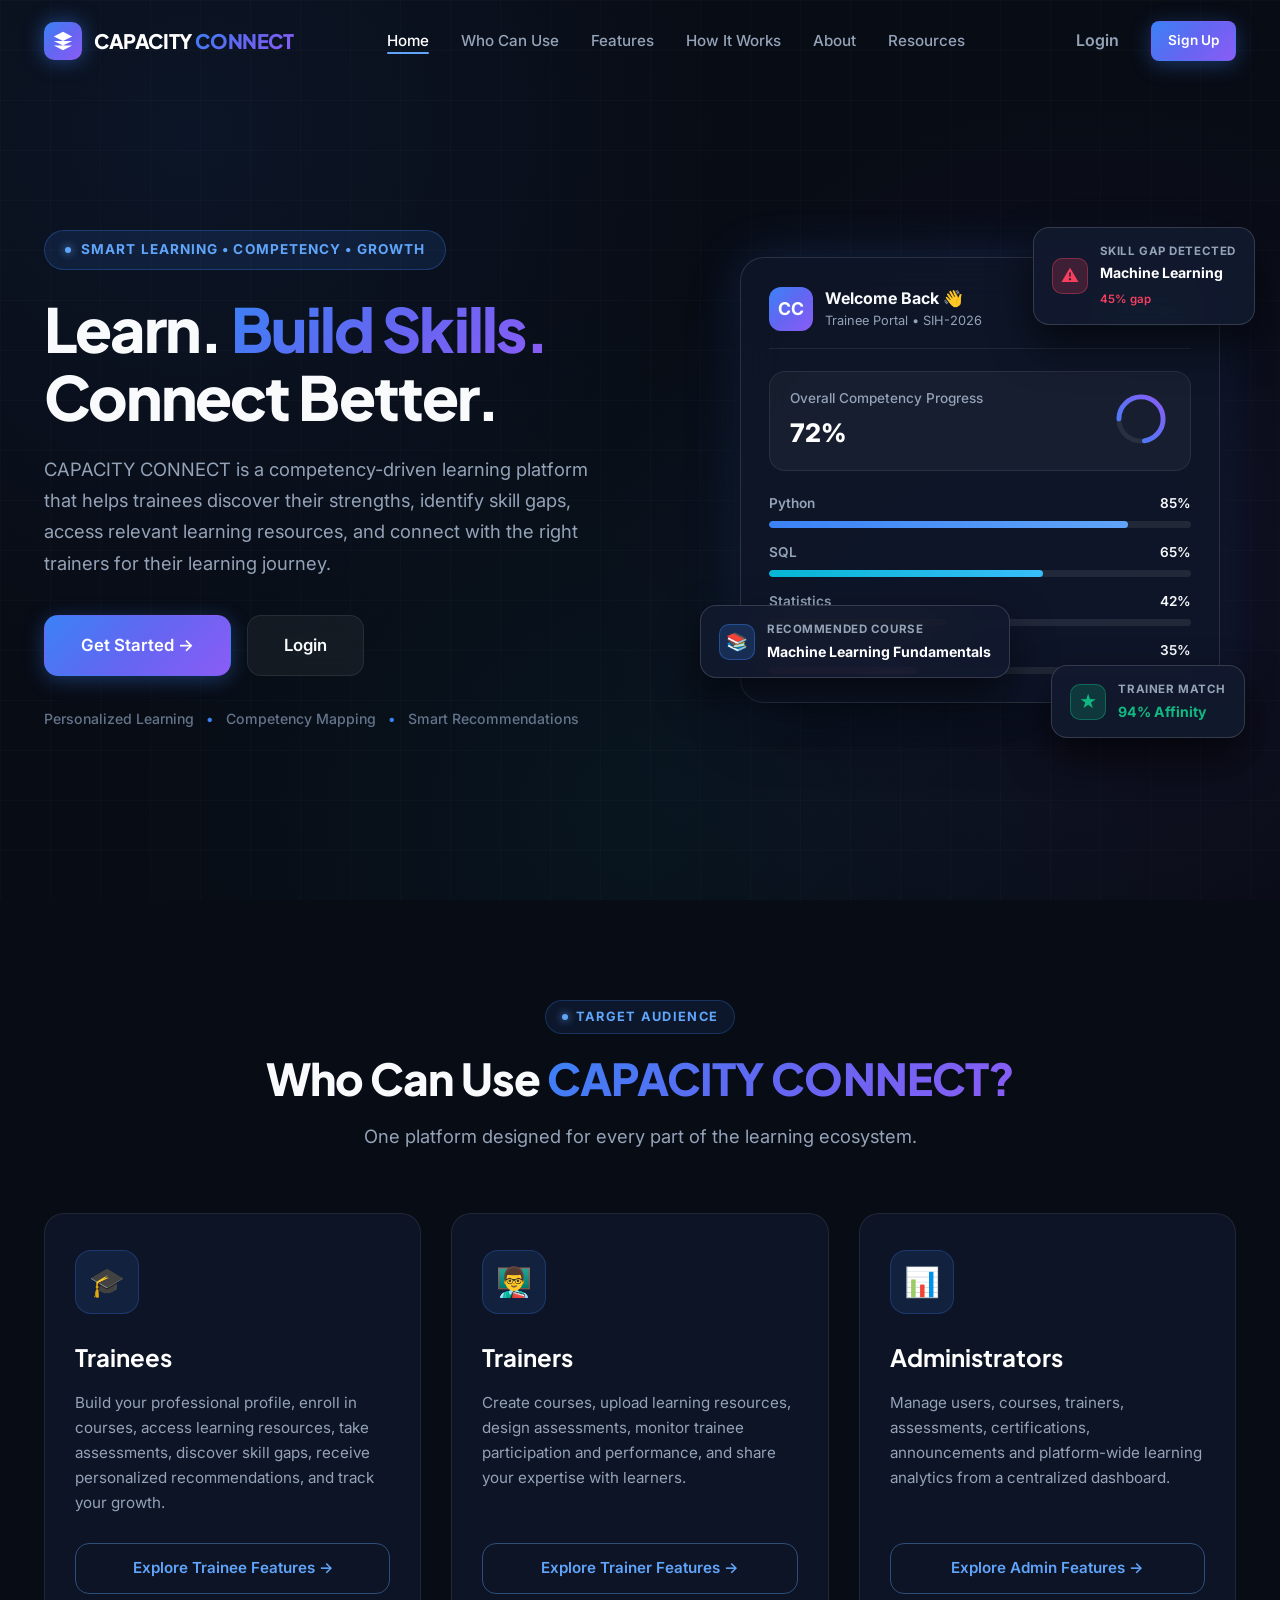
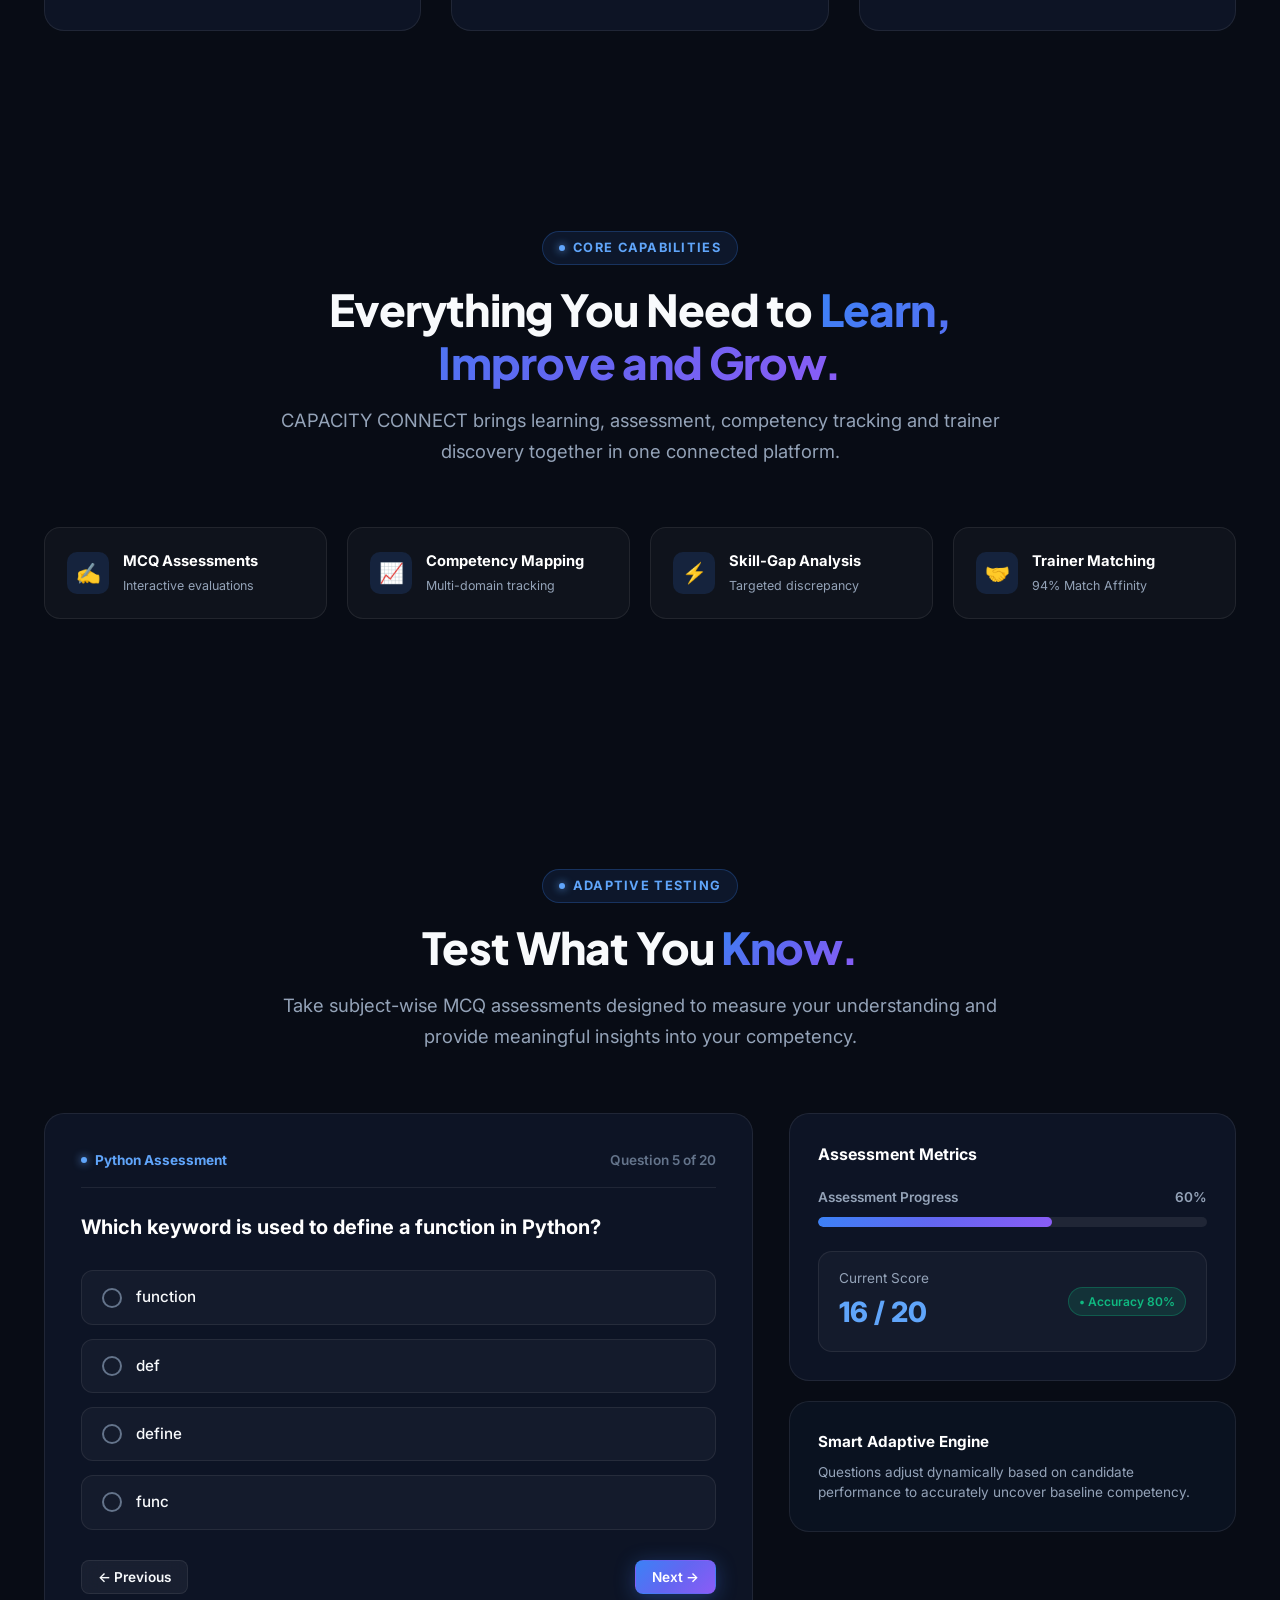
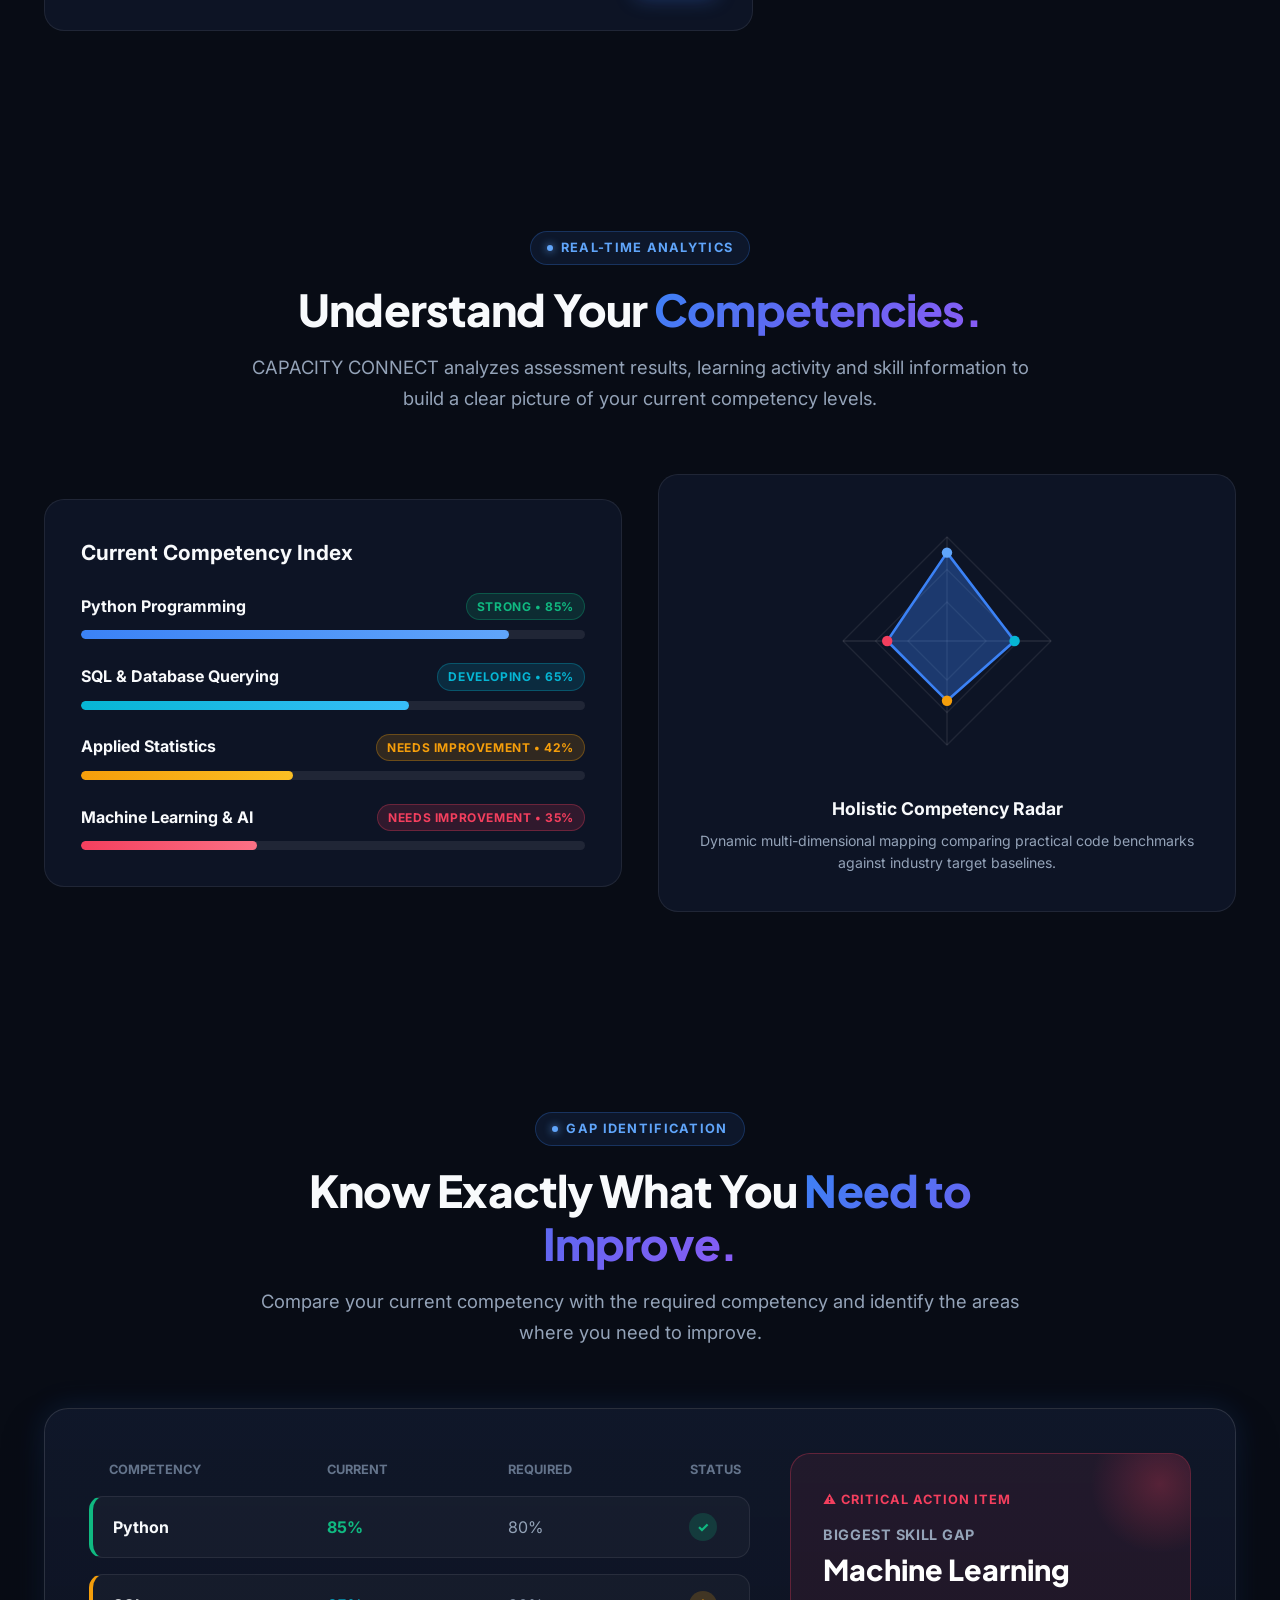
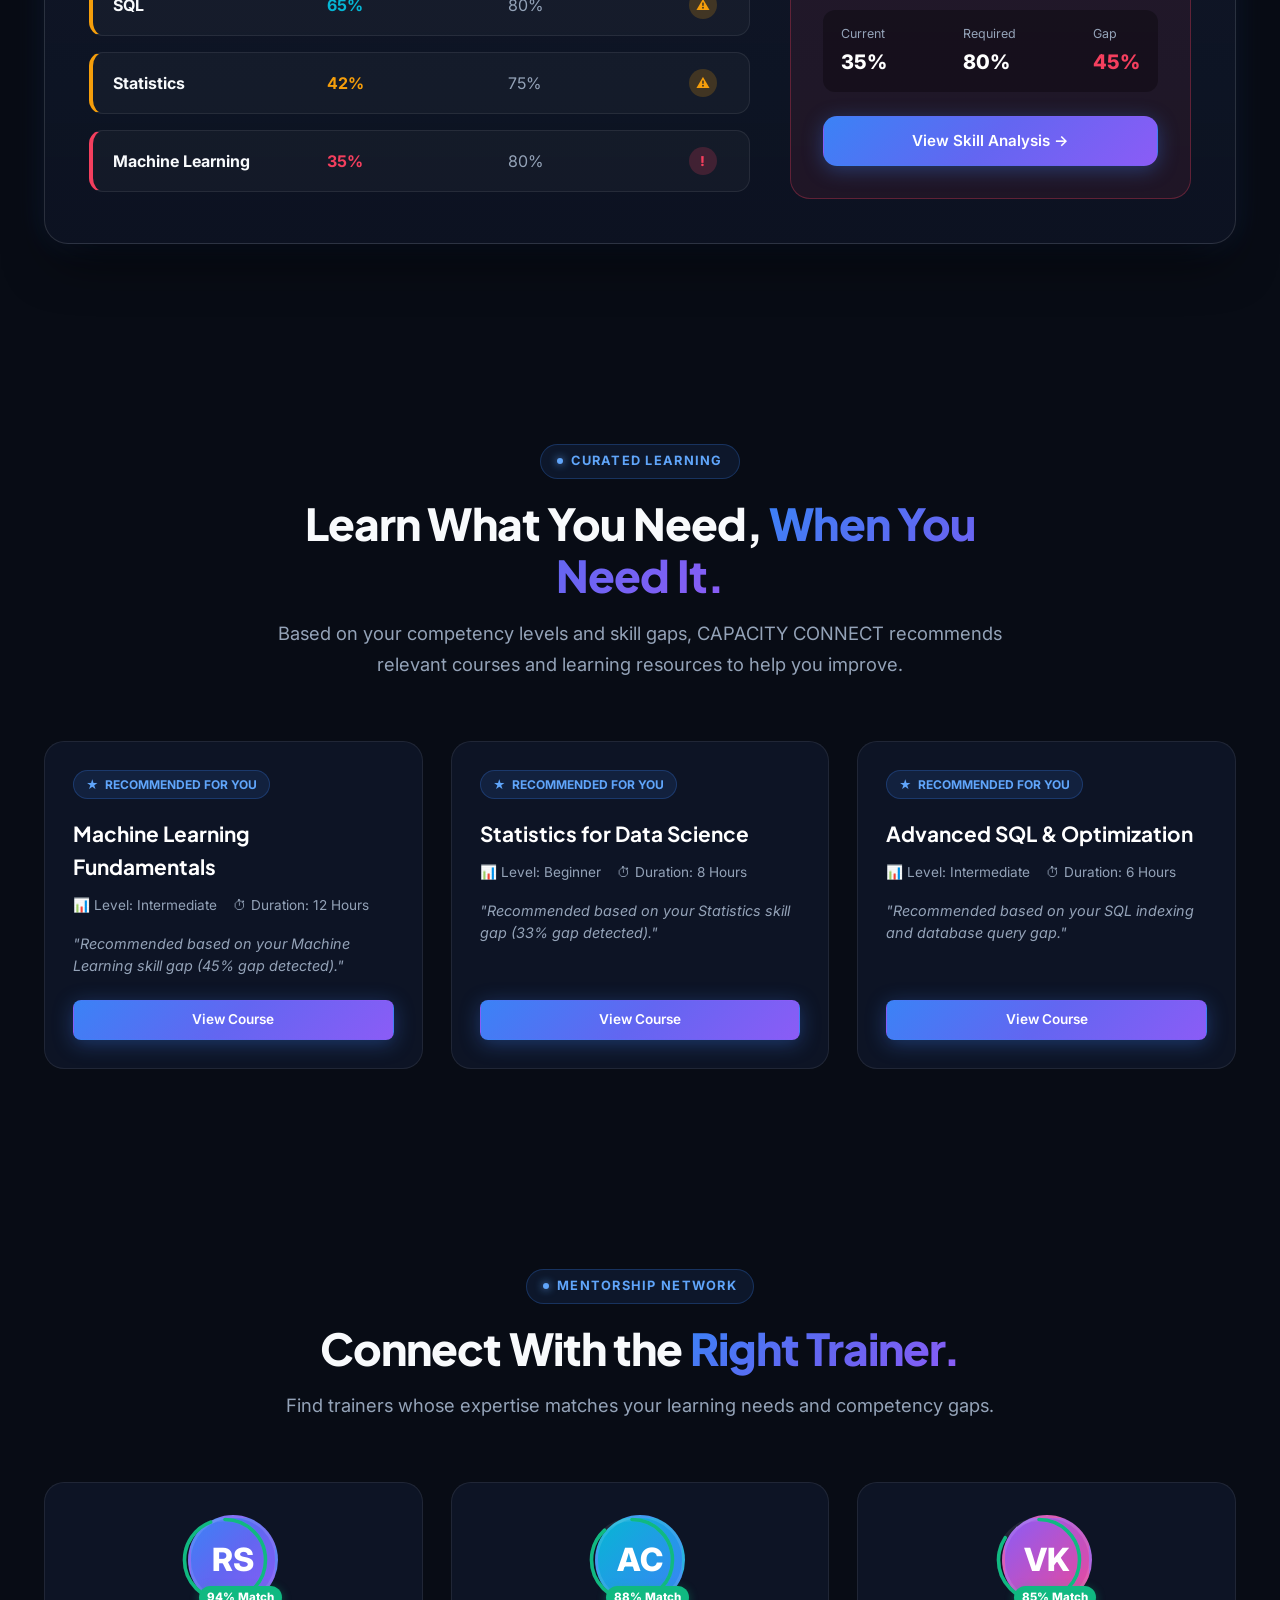
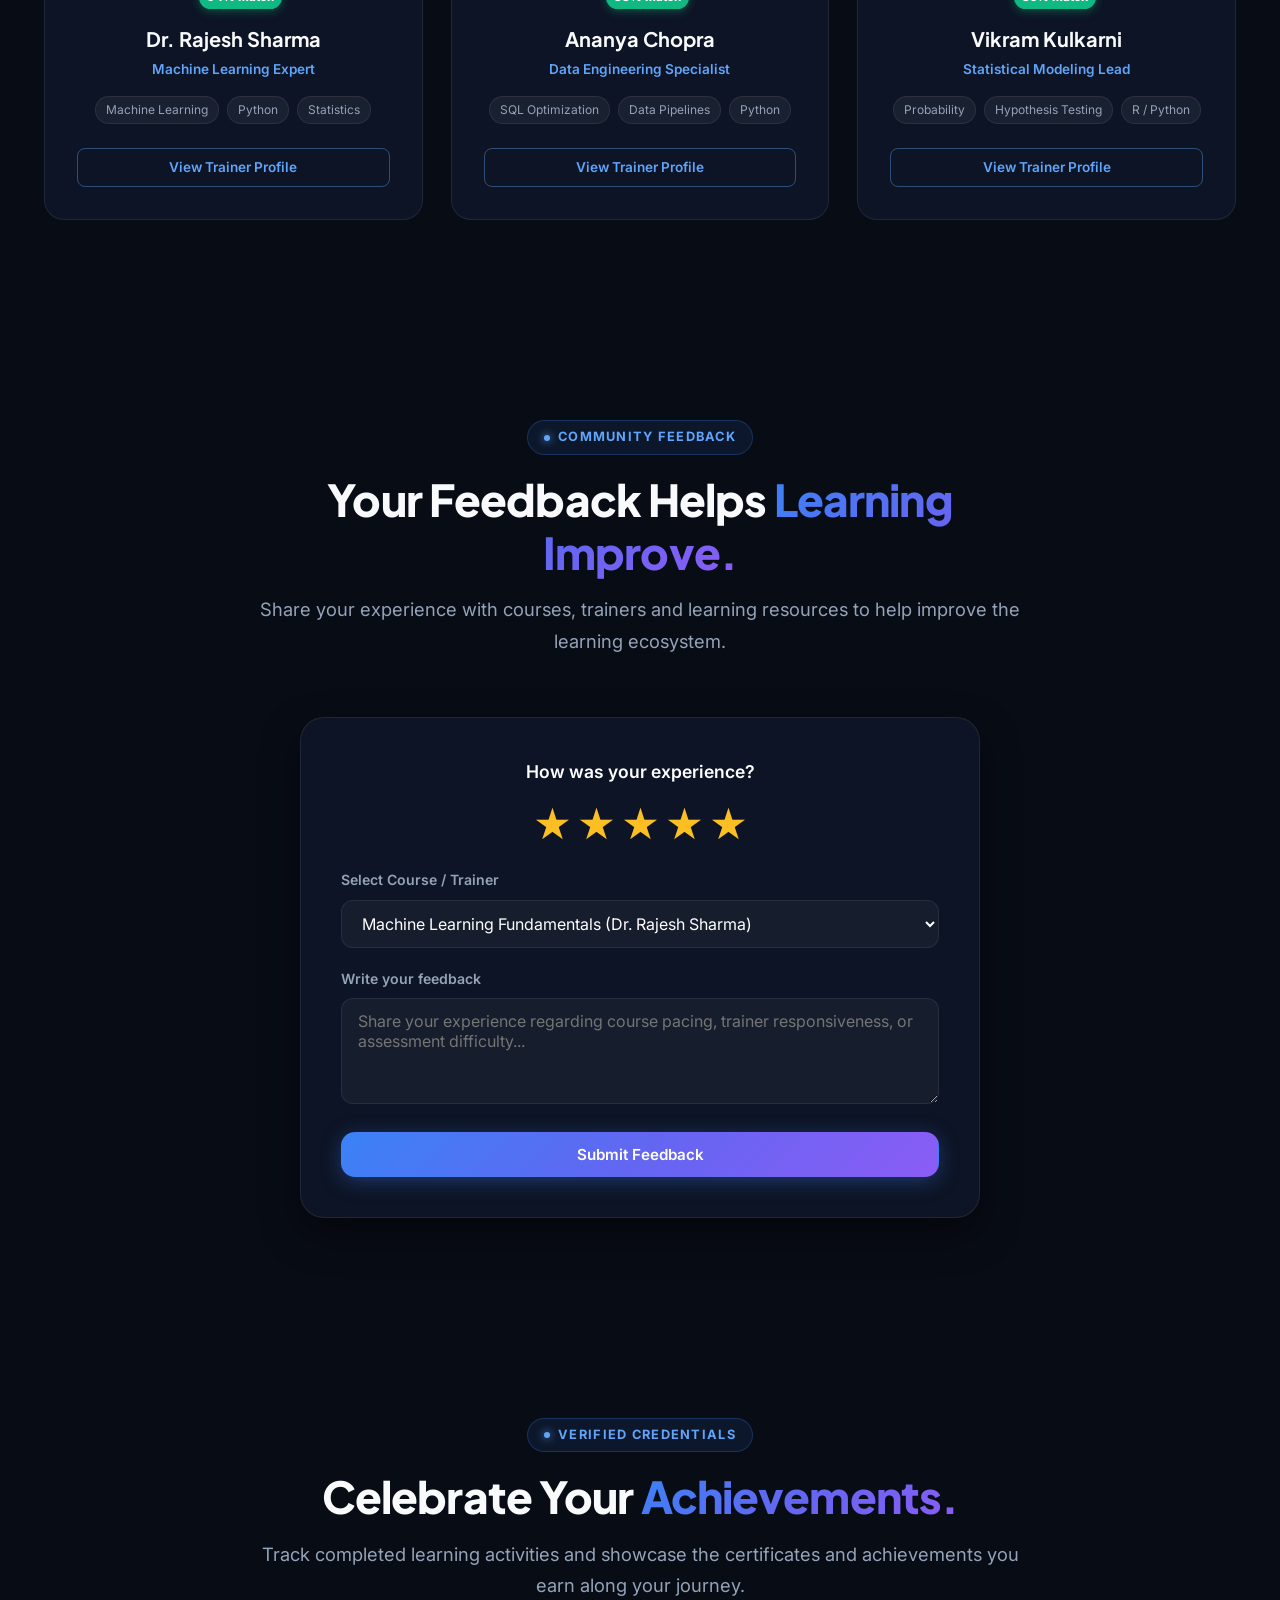
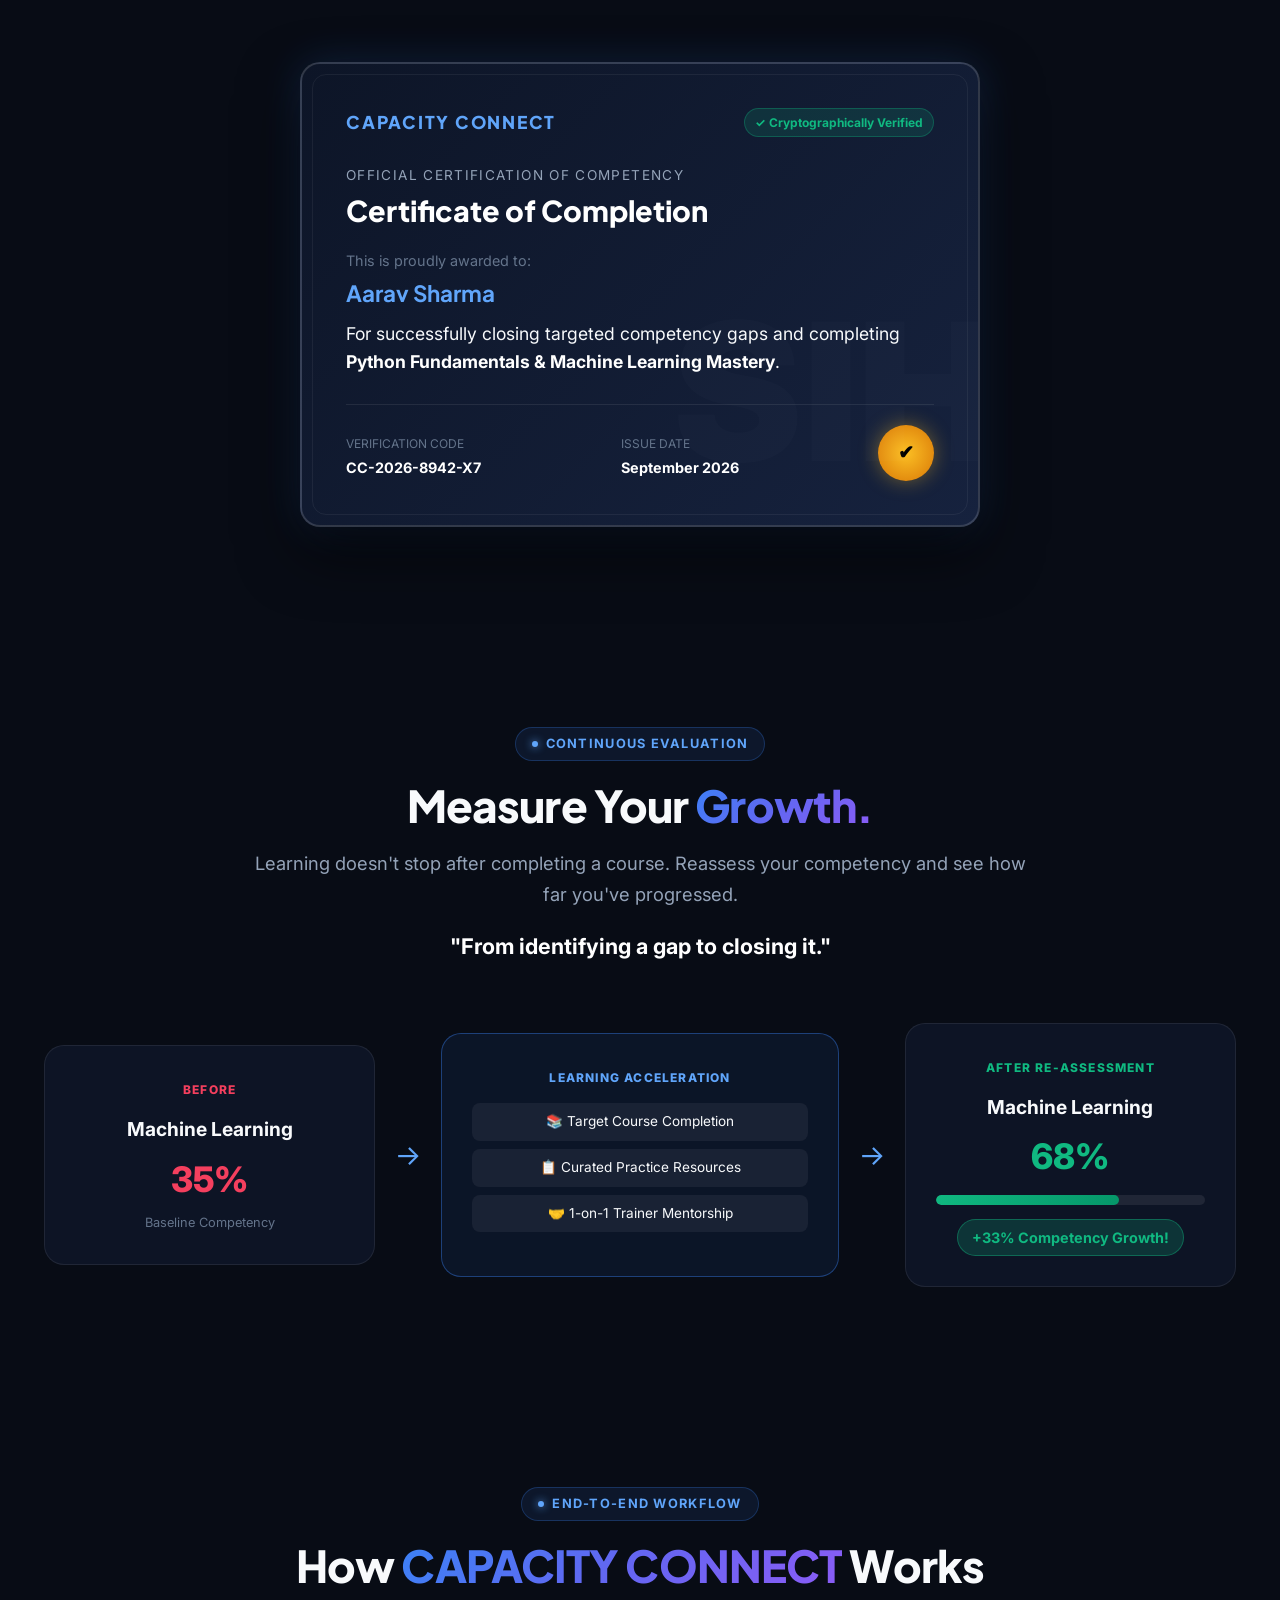
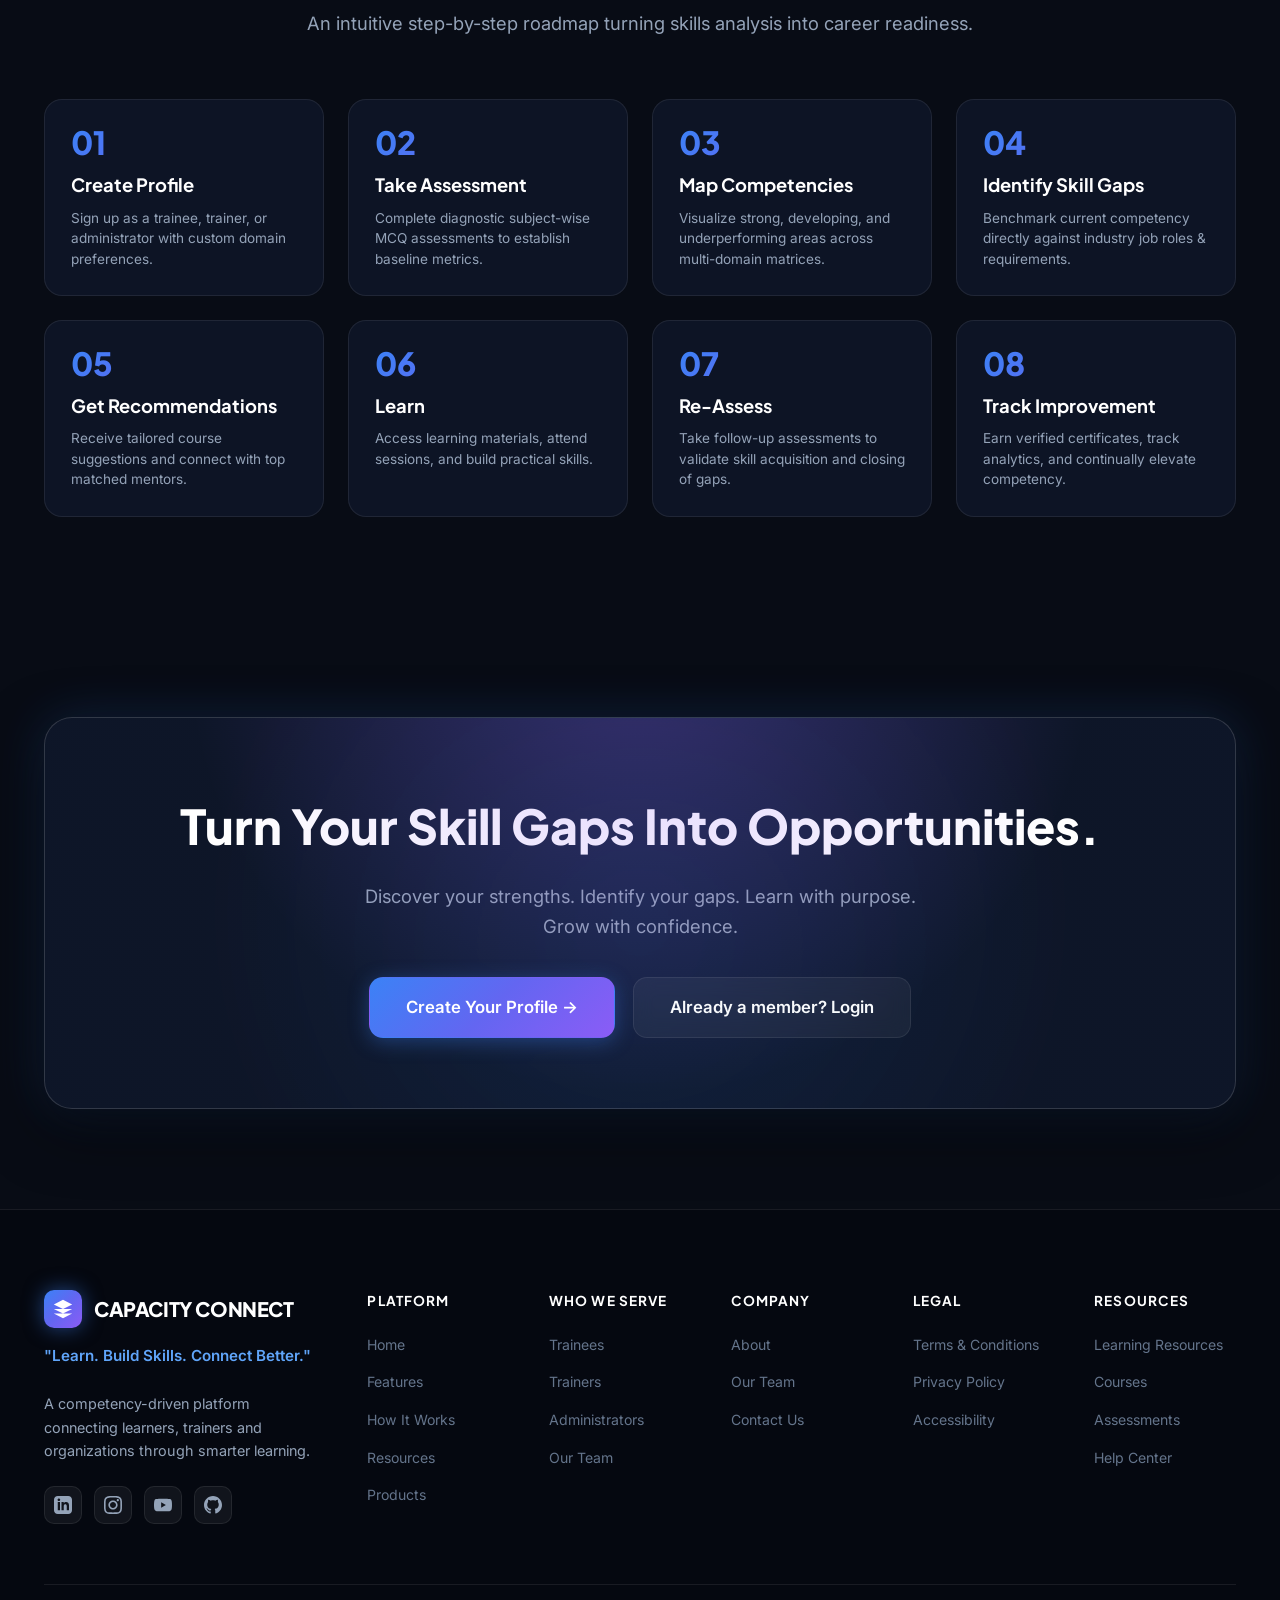
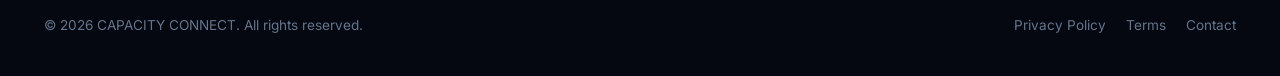
==== frontend/index.html @ c00d158f "feat: add landing page, login and signup UI" ====
<!DOCTYPE html>
<html lang="en">
<head>
  <meta charset="UTF-8">
  <meta name="viewport" content="width=device-width, initial-scale=1.0">
  <meta name="description" content="CAPACITY CONNECT - Competency-driven digital learning and training platform for Smart India Hackathon. Learn. Build Skills. Connect Better.">
  <title>CAPACITY CONNECT | Learn. Build Skills. Connect Better.</title>

  <!-- Google Fonts -->
  <link rel="preconnect" href="https://fonts.googleapis.com">
  <link rel="preconnect" href="https://fonts.gstatic.com" crossorigin>
  <link href="https://fonts.googleapis.com/css2?family=Inter:wght@400;500;600;700;800&family=Plus+Jakarta+Sans:wght@600;700;800;900&display=swap" rel="stylesheet">

  <!-- Core CSS -->
  <link rel="stylesheet" href="css/style.css">
</head>
<body>

  <!-- =========================================================================
       1. STICKY TOP NAVIGATION BAR
       ========================================================================= -->
  <header class="navbar" id="navbar">
    <div class="container nav-container">
      <!-- Logo -->
      <a href="#hero" class="logo" aria-label="CAPACITY CONNECT Homepage">
        <div class="logo-icon">
          <svg viewBox="0 0 24 24">
            <path d="M12 2L2 7l10 5 10-5-10-5zM2 17l10 5 10-5M2 12l10 5 10-5"/>
          </svg>
        </div>
        <span>CAPACITY <span class="text-gradient">CONNECT</span></span>
      </a>

      <!-- Center / Right Navigation Links -->
      <nav>
        <ul class="nav-menu" id="navMenu">
          <li><a href="#hero" class="nav-link active">Home</a></li>
          <li><a href="#who-can-use" class="nav-link">Who Can Use</a></li>
          <li><a href="#features" class="nav-link">Features</a></li>
          <li><a href="#how-it-works" class="nav-link">How It Works</a></li>
          <li><a href="#about" class="nav-link">About</a></li>
          <li><a href="#resources" class="nav-link">Resources</a></li>
        </ul>
      </nav>

      <!-- Action Buttons -->
      <div class="nav-actions">
        <a href="login.html" class="nav-login">Login</a>
        <a href="signup.html" class="btn btn-primary btn-sm">Sign Up</a>
        <button class="nav-toggle" id="navToggle" aria-label="Toggle navigation menu">
          <svg width="24" height="24" viewBox="0 0 24 24" fill="none" stroke="currentColor" stroke-width="2">
            <path d="M4 6h16M4 12h16M4 18h16"/>
          </svg>
        </button>
      </div>
    </div>
  </header>

  <!-- =========================================================================
       2. HERO / FIRST SCREEN (with Interactive 3D Student Dashboard)
       ========================================================================= -->
  <section class="hero-section" id="hero">
    <div class="container hero-grid">
      <!-- Left Hero Column -->
      <div class="hero-content reveal">
        <div class="hero-badge">
          <span class="section-tag-dot"></span>
          <span>SMART LEARNING • COMPETENCY • GROWTH</span>
        </div>
        
        <h1 class="hero-title">
          Learn. <span class="text-gradient">Build Skills.</span> Connect Better.
        </h1>
        
        <p class="hero-desc">
          CAPACITY CONNECT is a competency-driven learning platform that helps trainees discover their strengths, identify skill gaps, access relevant learning resources, and connect with the right trainers for their learning journey.
        </p>

        <div class="hero-actions">
          <a href="signup.html" class="btn btn-primary btn-lg">Get Started &rarr;</a>
          <a href="login.html" class="btn btn-secondary btn-lg">Login</a>
        </div>

        <div class="hero-features-subtext">
          <span>Personalized Learning</span>
          <span class="hero-subtext-dot">&bull;</span>
          <span>Competency Mapping</span>
          <span class="hero-subtext-dot">&bull;</span>
          <span>Smart Recommendations</span>
        </div>
      </div>

      <!-- Right Column: Interactive 3D Dashboard -->
      <div class="hero-visual" id="heroVisualContainer">
        <div class="dashboard-3d-wrapper" id="dashboard3DWrapper">
          
          <!-- Floating Micro Card 1: Skill Gap Detected -->
          <div class="floating-card floating-card-1">
            <div class="floating-card-content">
              <div class="floating-icon gap">&#9888;</div>
              <div class="floating-text">
                <h6>Skill Gap Detected</h6>
                <p>Machine Learning</p>
                <span class="badge-gap">45% gap</span>
              </div>
            </div>
          </div>

          <!-- Main Dashboard Mockup Card -->
          <div class="dashboard-main-card">
            <div class="dashboard-header">
              <div class="dashboard-user">
                <div class="user-avatar">CC</div>
                <div class="user-info">
                  <h4>Welcome Back &#128075;</h4>
                  <p>Trainee Portal &bull; SIH-2026</p>
                </div>
              </div>
              <span class="live-badge">&bull; Live Sync</span>
            </div>

            <!-- Overall Progress Bar Banner -->
            <div class="dashboard-progress-banner">
              <div class="progress-banner-text">
                <h5>Overall Competency Progress</h5>
                <div class="progress-val">72%</div>
              </div>
              <div class="progress-circle-mini">
                <svg viewBox="0 0 36 36" style="width: 50px; height: 50px; transform: rotate(-90deg);">
                  <path d="M18 2.0845 a 15.9155 15.9155 0 0 1 0 31.831 a 15.9155 15.9155 0 0 1 0 -31.831" fill="none" stroke="rgba(255,255,255,0.08)" stroke-width="3.5" />
                  <path d="M18 2.0845 a 15.9155 15.9155 0 0 1 0 31.831 a 15.9155 15.9155 0 0 1 0 -31.831" fill="none" stroke="url(#dashGrad)" stroke-width="3.5" stroke-dasharray="72, 100" stroke-linecap="round" />
                  <defs>
                    <linearGradient id="dashGrad" x1="0%" y1="0%" x2="100%" y2="100%">
                      <stop offset="0%" stop-color="#3b82f6" />
                      <stop offset="100%" stop-color="#8b5cf6" />
                    </linearGradient>
                  </defs>
                </svg>
              </div>
            </div>

            <!-- Dynamic Competencies -->
            <div class="dashboard-competencies">
              <div class="comp-item">
                <div class="comp-meta">
                  <span class="comp-name">Python</span>
                  <span>85%</span>
                </div>
                <div class="comp-bar-bg">
                  <div class="comp-bar-fill python"></div>
                </div>
              </div>

              <div class="comp-item">
                <div class="comp-meta">
                  <span class="comp-name">SQL</span>
                  <span>65%</span>
                </div>
                <div class="comp-bar-bg">
                  <div class="comp-bar-fill sql"></div>
                </div>
              </div>

              <div class="comp-item">
                <div class="comp-meta">
                  <span class="comp-name">Statistics</span>
                  <span>42%</span>
                </div>
                <div class="comp-bar-bg">
                  <div class="comp-bar-fill statistics"></div>
                </div>
              </div>

              <div class="comp-item">
                <div class="comp-meta">
                  <span class="comp-name">AI / ML</span>
                  <span>35%</span>
                </div>
                <div class="comp-bar-bg">
                  <div class="comp-bar-fill aiml"></div>
                </div>
              </div>
            </div>
          </div>

          <!-- Floating Micro Card 2: Recommended Course -->
          <div class="floating-card floating-card-2">
            <div class="floating-card-content">
              <div class="floating-icon course">&#128218;</div>
              <div class="floating-text">
                <h6>Recommended Course</h6>
                <p>Machine Learning Fundamentals</p>
              </div>
            </div>
          </div>

          <!-- Floating Micro Card 3: Trainer Match -->
          <div class="floating-card floating-card-3">
            <div class="floating-card-content">
              <div class="floating-icon trainer">&#9733;</div>
              <div class="floating-text">
                <h6>Trainer Match</h6>
                <p style="color: var(--accent-emerald);">94% Affinity</p>
              </div>
            </div>
          </div>

        </div>
      </div>
    </div>
  </section>

  <!-- =========================================================================
       3. WHO CAN USE CAPACITY CONNECT?
       ========================================================================= -->
  <section class="section" id="who-can-use">
    <div class="container">
      <div class="section-header reveal">
        <div class="section-tag">
          <span class="section-tag-dot"></span>
          <span>Target Audience</span>
        </div>
        <h2 class="section-title">Who Can Use <span class="text-gradient">CAPACITY CONNECT?</span></h2>
        <p class="section-desc">One platform designed for every part of the learning ecosystem.</p>
      </div>

      <div class="roles-grid">
        <!-- Card 1: Trainees -->
        <div class="role-card tilt-element reveal">
          <div class="role-icon-box">&#127891;</div>
          <h3 class="role-title">Trainees</h3>
          <p class="role-desc">
            Build your professional profile, enroll in courses, access learning resources, take assessments, discover skill gaps, receive personalized recommendations, and track your growth.
          </p>
          <a href="signup.html" class="btn btn-outline role-btn">Explore Trainee Features &rarr;</a>
        </div>

        <!-- Card 2: Trainers -->
        <div class="role-card tilt-element reveal">
          <div class="role-icon-box">&#128104;&#8205;&#127979;</div>
          <h3 class="role-title">Trainers</h3>
          <p class="role-desc">
            Create courses, upload learning resources, design assessments, monitor trainee participation and performance, and share your expertise with learners.
          </p>
          <a href="signup.html" class="btn btn-outline role-btn">Explore Trainer Features &rarr;</a>
        </div>

        <!-- Card 3: Administrators -->
        <div class="role-card tilt-element reveal">
          <div class="role-icon-box">&#128202;</div>
          <h3 class="role-title">Administrators</h3>
          <p class="role-desc">
            Manage users, courses, trainers, assessments, certifications, announcements and platform-wide learning analytics from a centralized dashboard.
          </p>
          <a href="signup.html" class="btn btn-outline role-btn">Explore Admin Features &rarr;</a>
        </div>
      </div>
    </div>
  </section>

  <!-- =========================================================================
       4. FEATURES INTRODUCTION
       ========================================================================= -->
  <section class="section" id="features">
    <div class="container">
      <div class="section-header reveal">
        <div class="section-tag">
          <span class="section-tag-dot"></span>
          <span>Core Capabilities</span>
        </div>
        <h2 class="section-title">Everything You Need to <span class="text-gradient">Learn, Improve and Grow.</span></h2>
        <p class="section-desc">
          CAPACITY CONNECT brings learning, assessment, competency tracking and trainer discovery together in one connected platform.
        </p>
      </div>

      <!-- Features Quick Navigation Grid -->
      <div class="features-nav-grid reveal">
        <a href="#mcq-assessments" class="feature-nav-card">
          <div class="feature-nav-icon">&#9997;</div>
          <div class="feature-nav-text">
            <h5>MCQ Assessments</h5>
            <p>Interactive evaluations</p>
          </div>
        </a>

        <a href="#competency-mapping" class="feature-nav-card">
          <div class="feature-nav-icon">&#128200;</div>
          <div class="feature-nav-text">
            <h5>Competency Mapping</h5>
            <p>Multi-domain tracking</p>
          </div>
        </a>

        <a href="#skill-gap" class="feature-nav-card">
          <div class="feature-nav-icon">&#9889;</div>
          <div class="feature-nav-text">
            <h5>Skill-Gap Analysis</h5>
            <p>Targeted discrepancy</p>
          </div>
        </a>

        <a href="#trainer-recommendation" class="feature-nav-card">
          <div class="feature-nav-icon">&#129309;</div>
          <div class="feature-nav-text">
            <h5>Trainer Matching</h5>
            <p>94% Match Affinity</p>
          </div>
        </a>
      </div>
    </div>
  </section>

  <!-- =========================================================================
       5. MCQ ASSESSMENTS (Dedicated Section)
       ========================================================================= -->
  <section class="section" id="mcq-assessments">
    <div class="container">
      <div class="section-header reveal">
        <div class="section-tag">
          <span class="section-tag-dot"></span>
          <span>Adaptive Testing</span>
        </div>
        <h2 class="section-title">Test What You <span class="text-gradient">Know.</span></h2>
        <p class="section-desc">
          Take subject-wise MCQ assessments designed to measure your understanding and provide meaningful insights into your competency.
        </p>
      </div>

      <div class="mcq-layout reveal" id="mcqWidgetContainer">
        <!-- Left: Interactive Assessment Card -->
        <div class="mcq-card">
          <div class="mcq-header">
            <span class="mcq-subject-tag">
              <span class="section-tag-dot"></span>
              Python Assessment
            </span>
            <span class="mcq-question-counter" id="mcqQuestionNumber">Question 5 of 20</span>
          </div>

          <h3 class="mcq-question-text" id="mcqQuestionText">
            Which keyword is used to define a function in Python?
          </h3>

          <div class="mcq-options-list" id="mcqOptionsList">
            <!-- Rendered dynamically by script.js with interactive feedback -->
          </div>

          <div class="mcq-controls">
            <button class="btn btn-secondary btn-sm" id="mcqPrevBtn">&larr; Previous</button>
            <button class="btn btn-primary btn-sm" id="mcqNextBtn">Next &rarr;</button>
          </div>
        </div>

        <!-- Right: Real-Time Assessment Progress Side Panel -->
        <div class="mcq-side-panel">
          <div class="mcq-stats-card">
            <h4 class="stats-card-title">Assessment Metrics</h4>
            
            <div class="mcq-meter-wrapper">
              <div class="meter-labels">
                <span>Assessment Progress</span>
                <span id="mcqProgressText">60%</span>
              </div>
              <div class="meter-bar">
                <div class="meter-fill" id="mcqProgressBar" style="width: 60%;"></div>
              </div>
            </div>

            <div class="score-display-box">
              <div>
                <p style="font-size: 0.85rem; color: var(--text-secondary);">Current Score</p>
                <h3 class="score-display-val" id="mcqScoreVal">16 / 20</h3>
              </div>
              <span class="live-badge">&bull; Accuracy 80%</span>
            </div>
          </div>

          <div class="mcq-stats-card" style="background: rgba(59, 130, 246, 0.05);">
            <h5 style="font-size: 0.95rem; margin-bottom: 8px; color: #fff;">Smart Adaptive Engine</h5>
            <p style="font-size: 0.85rem; color: var(--text-secondary); line-height: 1.5;">
              Questions adjust dynamically based on candidate performance to accurately uncover baseline competency.
            </p>
          </div>
        </div>
      </div>
    </div>
  </section>

  <!-- =========================================================================
       6. COMPETENCY MAPPING (Dedicated Section)
       ========================================================================= -->
  <section class="section" id="competency-mapping">
    <div class="container">
      <div class="section-header reveal">
        <div class="section-tag">
          <span class="section-tag-dot"></span>
          <span>Real-Time Analytics</span>
        </div>
        <h2 class="section-title">Understand Your <span class="text-gradient">Competencies.</span></h2>
        <p class="section-desc">
          CAPACITY CONNECT analyzes assessment results, learning activity and skill information to build a clear picture of your current competency levels.
        </p>
      </div>

      <div class="competency-grid reveal">
        <!-- Competency Breakdown Card -->
        <div class="competency-list-card">
          <h3 style="font-size: 1.3rem; margin-bottom: 24px;">Current Competency Index</h3>

          <div class="competency-item-detailed">
            <div class="comp-header-row">
              <strong>Python Programming</strong>
              <span class="comp-badge badge-strong">Strong &bull; 85%</span>
            </div>
            <div class="comp-bar-bg" style="height: 9px;">
              <div class="comp-bar-fill python" style="width: 85%;"></div>
            </div>
          </div>

          <div class="competency-item-detailed">
            <div class="comp-header-row">
              <strong>SQL & Database Querying</strong>
              <span class="comp-badge badge-developing">Developing &bull; 65%</span>
            </div>
            <div class="comp-bar-bg" style="height: 9px;">
              <div class="comp-bar-fill sql" style="width: 65%;"></div>
            </div>
          </div>

          <div class="competency-item-detailed">
            <div class="comp-header-row">
              <strong>Applied Statistics</strong>
              <span class="comp-badge badge-warning">Needs Improvement &bull; 42%</span>
            </div>
            <div class="comp-bar-bg" style="height: 9px;">
              <div class="comp-bar-fill statistics" style="width: 42%;"></div>
            </div>
          </div>

          <div class="competency-item-detailed">
            <div class="comp-header-row">
              <strong>Machine Learning & AI</strong>
              <span class="comp-badge badge-danger">Needs Improvement &bull; 35%</span>
            </div>
            <div class="comp-bar-bg" style="height: 9px;">
              <div class="comp-bar-fill aiml" style="width: 35%;"></div>
            </div>
          </div>
        </div>

        <!-- Visual Radar Mockup Card -->
        <div class="competency-visual-card">
          <div class="radar-chart-mock">
            <!-- SVG Spider/Radar Chart Representation -->
            <svg viewBox="0 0 200 200" style="width: 100%; max-width: 260px; margin: 0 auto;">
              <!-- Web Polygons -->
              <polygon points="100,20 180,100 100,180 20,100" fill="none" stroke="rgba(255,255,255,0.08)" stroke-width="1"/>
              <polygon points="100,45 155,100 100,155 45,100" fill="none" stroke="rgba(255,255,255,0.08)" stroke-width="1"/>
              <polygon points="100,70 130,100 100,130 70,100" fill="none" stroke="rgba(255,255,255,0.08)" stroke-width="1"/>
              <!-- Axis lines -->
              <line x1="100" y1="20" x2="100" y2="180" stroke="rgba(255,255,255,0.1)" stroke-width="1"/>
              <line x1="20" y1="100" x2="180" y2="100" stroke="rgba(255,255,255,0.1)" stroke-width="1"/>
              <!-- Active Shape -->
              <polygon points="100,32 152,100 100,146 54,100" fill="rgba(59, 130, 246, 0.35)" stroke="#3b82f6" stroke-width="2"/>
              <circle cx="100" cy="32" r="4" fill="#60a5fa" />
              <circle cx="152" cy="100" r="4" fill="#06b6d4" />
              <circle cx="100" cy="146" r="4" fill="#f59e0b" />
              <circle cx="54" cy="100" r="4" fill="#f43f5e" />
            </svg>
          </div>
          <h4 style="font-size: 1.1rem; margin-bottom: 6px;">Holistic Competency Radar</h4>
          <p style="font-size: 0.88rem; color: var(--text-secondary);">
            Dynamic multi-dimensional mapping comparing practical code benchmarks against industry target baselines.
          </p>
        </div>
      </div>
    </div>
  </section>

  <!-- =========================================================================
       7. SKILL-GAP ANALYSIS (Dedicated Flagship Section)
       ========================================================================= -->
  <section class="section" id="skill-gap">
    <div class="container">
      <div class="section-header reveal">
        <div class="section-tag">
          <span class="section-tag-dot"></span>
          <span>Gap Identification</span>
        </div>
        <h2 class="section-title">Know Exactly What You <span class="text-gradient">Need to Improve.</span></h2>
        <p class="section-desc">
          Compare your current competency with the required competency and identify the areas where you need to improve.
        </p>
      </div>

      <div class="skillgap-wrapper reveal">
        <div class="gap-matrix-grid">
          <!-- Comparison Table Matrix -->
          <div class="gap-comparison-table">
            <div style="display: grid; grid-template-columns: 1.2fr 1fr 1fr 40px; padding: 0 20px; font-size: 0.8rem; font-weight: 700; color: var(--text-muted); text-transform: uppercase;">
              <span>Competency</span>
              <span>Current</span>
              <span>Required</span>
              <span style="text-align: center;">Status</span>
            </div>

            <!-- Row 1: Python -->
            <div class="gap-row gap-row-success">
              <strong>Python</strong>
              <span style="color: var(--accent-emerald); font-weight: 700;">85%</span>
              <span style="color: var(--text-secondary);">80%</span>
              <div class="gap-status-icon status-ok">&#10003;</div>
            </div>

            <!-- Row 2: SQL -->
            <div class="gap-row gap-row-warning">
              <strong>SQL</strong>
              <span style="color: var(--accent-cyan); font-weight: 700;">65%</span>
              <span style="color: var(--text-secondary);">80%</span>
              <div class="gap-status-icon status-warn">&#9888;</div>
            </div>

            <!-- Row 3: Statistics -->
            <div class="gap-row gap-row-warning">
              <strong>Statistics</strong>
              <span style="color: var(--accent-amber); font-weight: 700;">42%</span>
              <span style="color: var(--text-secondary);">75%</span>
              <div class="gap-status-icon status-warn">&#9888;</div>
            </div>

            <!-- Row 4: Machine Learning (Critical Gap) -->
            <div class="gap-row gap-row-danger">
              <strong>Machine Learning</strong>
              <span style="color: var(--accent-rose); font-weight: 700;">35%</span>
              <span style="color: var(--text-secondary);">80%</span>
              <div class="gap-status-icon status-alert">&#33;</div>
            </div>
          </div>

          <!-- Highlight Card: Biggest Skill Gap -->
          <div class="biggest-gap-card">
            <div class="gap-pill-alert">
              <span>&#9888; Critical Action Item</span>
            </div>
            <h4 style="font-size: 0.9rem; color: var(--text-secondary); text-transform: uppercase; letter-spacing: 0.05em;">
              Biggest Skill Gap
            </h4>
            <h3 class="gap-target-skill">Machine Learning</h3>

            <div class="gap-metrics-box">
              <div class="gap-metric-item">
                <span>Current</span>
                <strong>35%</strong>
              </div>
              <div class="gap-metric-item">
                <span>Required</span>
                <strong>80%</strong>
              </div>
              <div class="gap-metric-item">
                <span>Gap</span>
                <strong class="highlight-gap">45%</strong>
              </div>
            </div>

            <a href="#course-recommendation" class="btn btn-primary" style="width: 100%;">
              View Skill Analysis &rarr;
            </a>
          </div>
        </div>
      </div>
    </div>
  </section>

  <!-- =========================================================================
       8. COURSE RECOMMENDATION (Dedicated Section)
       ========================================================================= -->
  <section class="section" id="course-recommendation">
    <div class="container">
      <div class="section-header reveal">
        <div class="section-tag">
          <span class="section-tag-dot"></span>
          <span>Curated Learning</span>
        </div>
        <h2 class="section-title">Learn What You Need, <span class="text-gradient">When You Need It.</span></h2>
        <p class="section-desc">
          Based on your competency levels and skill gaps, CAPACITY CONNECT recommends relevant courses and learning resources to help you improve.
        </p>
      </div>

      <div class="cards-grid-3 reveal">
        <!-- Course 1 -->
        <div class="course-card tilt-element">
          <div>
            <div class="course-recommendation-tag">
              <span>&#9733;</span> RECOMMENDED FOR YOU
            </div>
            <h3 class="course-title">Machine Learning Fundamentals</h3>
            <div class="course-meta">
              <span class="course-meta-item">&#128202; Level: Intermediate</span>
              <span class="course-meta-item">&#9201; Duration: 12 Hours</span>
            </div>
            <p class="course-reason">
              "Recommended based on your Machine Learning skill gap (45% gap detected)."
            </p>
          </div>
          <a href="signup.html" class="btn btn-primary btn-sm" style="width: 100%;">View Course</a>
        </div>

        <!-- Course 2 -->
        <div class="course-card tilt-element">
          <div>
            <div class="course-recommendation-tag">
              <span>&#9733;</span> RECOMMENDED FOR YOU
            </div>
            <h3 class="course-title">Statistics for Data Science</h3>
            <div class="course-meta">
              <span class="course-meta-item">&#128202; Level: Beginner</span>
              <span class="course-meta-item">&#9201; Duration: 8 Hours</span>
            </div>
            <p class="course-reason">
              "Recommended based on your Statistics skill gap (33% gap detected)."
            </p>
          </div>
          <a href="signup.html" class="btn btn-primary btn-sm" style="width: 100%;">View Course</a>
        </div>

        <!-- Course 3 -->
        <div class="course-card tilt-element">
          <div>
            <div class="course-recommendation-tag">
              <span>&#9733;</span> RECOMMENDED FOR YOU
            </div>
            <h3 class="course-title">Advanced SQL & Optimization</h3>
            <div class="course-meta">
              <span class="course-meta-item">&#128202; Level: Intermediate</span>
              <span class="course-meta-item">&#9201; Duration: 6 Hours</span>
            </div>
            <p class="course-reason">
              "Recommended based on your SQL indexing and database query gap."
            </p>
          </div>
          <a href="signup.html" class="btn btn-primary btn-sm" style="width: 100%;">View Course</a>
        </div>
      </div>
    </div>
  </section>

  <!-- =========================================================================
       9. TRAINER RECOMMENDATION (Dedicated Section)
       ========================================================================= -->
  <section class="section" id="trainer-recommendation">
    <div class="container">
      <div class="section-header reveal">
        <div class="section-tag">
          <span class="section-tag-dot"></span>
          <span>Mentorship Network</span>
        </div>
        <h2 class="section-title">Connect With the <span class="text-gradient">Right Trainer.</span></h2>
        <p class="section-desc">
          Find trainers whose expertise matches your learning needs and competency gaps.
        </p>
      </div>

      <div class="cards-grid-3 reveal">
        <!-- Trainer 1 -->
        <div class="trainer-card tilt-element">
          <div class="trainer-avatar-wrap">
            <div class="trainer-avatar">RS</div>
            <!-- Circular SVG Match Indicator -->
            <svg class="match-ring-svg" viewBox="0 0 100 100">
              <circle class="match-ring-circle-bg" cx="50" cy="50" r="45" />
              <circle class="match-ring-circle-val" cx="50" cy="50" r="45" />
            </svg>
            <div class="match-score-badge">94% Match</div>
          </div>

          <h3 class="trainer-name">Dr. Rajesh Sharma</h3>
          <p class="trainer-role">Machine Learning Expert</p>

          <div class="trainer-skills-tags">
            <span class="skill-pill">Machine Learning</span>
            <span class="skill-pill">Python</span>
            <span class="skill-pill">Statistics</span>
          </div>

          <a href="signup.html" class="btn btn-outline btn-sm" style="width: 100%;">View Trainer Profile</a>
        </div>

        <!-- Trainer 2 -->
        <div class="trainer-card tilt-element">
          <div class="trainer-avatar-wrap">
            <div class="trainer-avatar" style="background: linear-gradient(135deg, #06b6d4, #3b82f6);">AC</div>
            <svg class="match-ring-svg" viewBox="0 0 100 100">
              <circle class="match-ring-circle-bg" cx="50" cy="50" r="45" />
              <circle class="match-ring-circle-val" cx="50" cy="50" r="45" style="stroke-dashoffset: 34;" />
            </svg>
            <div class="match-score-badge">88% Match</div>
          </div>

          <h3 class="trainer-name">Ananya Chopra</h3>
          <p class="trainer-role">Data Engineering Specialist</p>

          <div class="trainer-skills-tags">
            <span class="skill-pill">SQL Optimization</span>
            <span class="skill-pill">Data Pipelines</span>
            <span class="skill-pill">Python</span>
          </div>

          <a href="signup.html" class="btn btn-outline btn-sm" style="width: 100%;">View Trainer Profile</a>
        </div>

        <!-- Trainer 3 -->
        <div class="trainer-card tilt-element">
          <div class="trainer-avatar-wrap">
            <div class="trainer-avatar" style="background: linear-gradient(135deg, #8b5cf6, #ec4899);">VK</div>
            <svg class="match-ring-svg" viewBox="0 0 100 100">
              <circle class="match-ring-circle-bg" cx="50" cy="50" r="45" />
              <circle class="match-ring-circle-val" cx="50" cy="50" r="45" style="stroke-dashoffset: 45;" />
            </svg>
            <div class="match-score-badge">85% Match</div>
          </div>

          <h3 class="trainer-name">Vikram Kulkarni</h3>
          <p class="trainer-role">Statistical Modeling Lead</p>

          <div class="trainer-skills-tags">
            <span class="skill-pill">Probability</span>
            <span class="skill-pill">Hypothesis Testing</span>
            <span class="skill-pill">R / Python</span>
          </div>

          <a href="signup.html" class="btn btn-outline btn-sm" style="width: 100%;">View Trainer Profile</a>
        </div>
      </div>
    </div>
  </section>

  <!-- =========================================================================
       10. FEEDBACK (Dedicated Section)
       ========================================================================= -->
  <section class="section" id="feedback">
    <div class="container">
      <div class="section-header reveal">
        <div class="section-tag">
          <span class="section-tag-dot"></span>
          <span>Community Feedback</span>
        </div>
        <h2 class="section-title">Your Feedback Helps <span class="text-gradient">Learning Improve.</span></h2>
        <p class="section-desc">
          Share your experience with courses, trainers and learning resources to help improve the learning ecosystem.
        </p>
      </div>

      <div class="feedback-container reveal">
        <form id="feedbackForm">
          <div style="text-align: center;">
            <p style="font-weight: 600; font-size: 1.1rem; color: #fff;">How was your experience?</p>
            <div class="feedback-stars">
              <button type="button" class="star-btn active" data-rating="1" aria-label="1 Star">&#9733;</button>
              <button type="button" class="star-btn active" data-rating="2" aria-label="2 Stars">&#9733;</button>
              <button type="button" class="star-btn active" data-rating="3" aria-label="3 Stars">&#9733;</button>
              <button type="button" class="star-btn active" data-rating="4" aria-label="4 Stars">&#9733;</button>
              <button type="button" class="star-btn active" data-rating="5" aria-label="5 Stars">&#9733;</button>
            </div>
          </div>

          <div class="form-group">
            <label class="form-label" for="feedbackCourse">Select Course / Trainer</label>
            <select class="form-select" id="feedbackCourse">
              <option value="Machine Learning Fundamentals">Machine Learning Fundamentals (Dr. Rajesh Sharma)</option>
              <option value="Statistics for Data Science">Statistics for Data Science (Vikram Kulkarni)</option>
              <option value="Advanced SQL & Optimization">Advanced SQL & Optimization (Ananya Chopra)</option>
            </select>
          </div>

          <div class="form-group">
            <label class="form-label" for="feedbackText">Write your feedback</label>
            <textarea class="form-textarea" id="feedbackText" rows="4" placeholder="Share your experience regarding course pacing, trainer responsiveness, or assessment difficulty..."></textarea>
          </div>

          <button type="submit" class="btn btn-primary" style="width: 100%;">Submit Feedback</button>
        </form>
      </div>
    </div>
  </section>

  <!-- =========================================================================
       11. CERTIFICATES (Dedicated Section with 3D Mockup)
       ========================================================================= -->
  <section class="section" id="certificates">
    <div class="container">
      <div class="section-header reveal">
        <div class="section-tag">
          <span class="section-tag-dot"></span>
          <span>Verified Credentials</span>
        </div>
        <h2 class="section-title">Celebrate Your <span class="text-gradient">Achievements.</span></h2>
        <p class="section-desc">
          Track completed learning activities and showcase the certificates and achievements you earn along your journey.
        </p>
      </div>

      <div class="certificate-preview-wrap reveal">
        <!-- 3D Digital Certificate Card -->
        <div class="certificate-card-3d">
          <div class="cert-watermark">SIH</div>
          
          <div class="cert-header">
            <div class="cert-brand">CAPACITY CONNECT</div>
            <span class="cert-verified-tag">&#10003; Cryptographically Verified</span>
          </div>

          <p style="font-size: 0.85rem; color: var(--text-secondary); text-transform: uppercase; letter-spacing: 0.1em;">
            Official Certification of Competency
          </p>
          <h3 class="cert-title">Certificate of Completion</h3>

          <p style="font-size: 0.9rem; color: var(--text-muted); margin-bottom: 4px;">This is proudly awarded to:</p>
          <h4 class="cert-recipient">Aarav Sharma</h4>
          
          <p class="cert-course">
            For successfully closing targeted competency gaps and completing <strong style="color:#fff;">Python Fundamentals &amp; Machine Learning Mastery</strong>.
          </p>

          <div class="cert-footer">
            <div class="cert-meta-item">
              <p>Verification Code</p>
              <strong>CC-2026-8942-X7</strong>
            </div>

            <div class="cert-meta-item">
              <p>Issue Date</p>
              <strong>September 2026</strong>
            </div>

            <div class="cert-seal" title="Verified Gold Seal">
              &#10004;
            </div>
          </div>
        </div>
      </div>
    </div>
  </section>

  <!-- =========================================================================
       12. RE-ASSESSMENT (Dedicated Section)
       ========================================================================= -->
  <section class="section" id="reassessment">
    <div class="container">
      <div class="section-header reveal">
        <div class="section-tag">
          <span class="section-tag-dot"></span>
          <span>Continuous Evaluation</span>
        </div>
        <h2 class="section-title">Measure Your <span class="text-gradient">Growth.</span></h2>
        <p class="section-desc">
          Learning doesn't stop after completing a course. Reassess your competency and see how far you've progressed.
        </p>
        <h3 style="font-size: 1.35rem; color: #fff; margin-top: 18px; font-weight: 700;">
          "From identifying a gap to closing it."
        </h3>
      </div>

      <div class="reassess-pipeline reveal">
        <!-- Stage 1: Before -->
        <div class="reassess-step-card tilt-element">
          <span style="font-size: 0.75rem; font-weight: 800; color: var(--accent-rose); letter-spacing: 0.1em; text-transform: uppercase;">
            BEFORE
          </span>
          <h4 style="font-size: 1.2rem; margin: 12px 0 6px;">Machine Learning</h4>
          <div style="font-size: 2.2rem; font-weight: 800; color: var(--accent-rose);">35%</div>
          <p style="font-size: 0.8rem; color: var(--text-muted); margin-top: 6px;">Baseline Competency</p>
        </div>

        <div class="reassess-arrow">&rarr;</div>

        <!-- Stage 2: Learning Intervention -->
        <div class="reassess-step-card tilt-element" style="border-color: rgba(59, 130, 246, 0.4); background: rgba(59, 130, 246, 0.08);">
          <span style="font-size: 0.75rem; font-weight: 800; color: var(--primary-light); letter-spacing: 0.1em; text-transform: uppercase;">
            LEARNING ACCELERATION
          </span>
          <div style="margin: 14px 0; display: flex; flex-direction: column; gap: 8px;">
            <div style="background: rgba(255,255,255,0.06); padding: 8px; border-radius: 8px; font-size: 0.85rem;">&#128218; Target Course Completion</div>
            <div style="background: rgba(255,255,255,0.06); padding: 8px; border-radius: 8px; font-size: 0.85rem;">&#128203; Curated Practice Resources</div>
            <div style="background: rgba(255,255,255,0.06); padding: 8px; border-radius: 8px; font-size: 0.85rem;">&#129309; 1-on-1 Trainer Mentorship</div>
          </div>
        </div>

        <div class="reassess-arrow">&rarr;</div>

        <!-- Stage 3: After -->
        <div class="reassess-step-card tilt-element">
          <span style="font-size: 0.75rem; font-weight: 800; color: var(--accent-emerald); letter-spacing: 0.1em; text-transform: uppercase;">
            AFTER RE-ASSESSMENT
          </span>
          <h4 style="font-size: 1.2rem; margin: 12px 0 6px;">Machine Learning</h4>
          <div style="font-size: 2.2rem; font-weight: 800; color: var(--accent-emerald);" id="reassessAfterText">68%</div>
          <div class="meter-bar" style="margin-top: 10px;">
            <div class="meter-fill" id="reassessAfterFill" style="width: 35%; background: var(--grad-emerald);"></div>
          </div>
          <div class="growth-badge-large">+33% Competency Growth!</div>
        </div>
      </div>
    </div>
  </section>

  <!-- =========================================================================
       13. HOW CAPACITY CONNECT WORKS (8-Step Visual Process)
       ========================================================================= -->
  <section class="section" id="how-it-works">
    <div class="container">
      <div class="section-header reveal">
        <div class="section-tag">
          <span class="section-tag-dot"></span>
          <span>End-to-End Workflow</span>
        </div>
        <h2 class="section-title">How <span class="text-gradient">CAPACITY CONNECT</span> Works</h2>
        <p class="section-desc">
          An intuitive step-by-step roadmap turning skills analysis into career readiness.
        </p>
      </div>

      <div class="workflow-grid reveal">
        <!-- Step 1 -->
        <div class="workflow-card">
          <div class="workflow-number">01</div>
          <h4 class="workflow-title">Create Profile</h4>
          <p class="workflow-desc">Sign up as a trainee, trainer, or administrator with custom domain preferences.</p>
        </div>

        <!-- Step 2 -->
        <div class="workflow-card">
          <div class="workflow-number">02</div>
          <h4 class="workflow-title">Take Assessment</h4>
          <p class="workflow-desc">Complete diagnostic subject-wise MCQ assessments to establish baseline metrics.</p>
        </div>

        <!-- Step 3 -->
        <div class="workflow-card">
          <div class="workflow-number">03</div>
          <h4 class="workflow-title">Map Competencies</h4>
          <p class="workflow-desc">Visualize strong, developing, and underperforming areas across multi-domain matrices.</p>
        </div>

        <!-- Step 4 -->
        <div class="workflow-card">
          <div class="workflow-number">04</div>
          <h4 class="workflow-title">Identify Skill Gaps</h4>
          <p class="workflow-desc">Benchmark current competency directly against industry job roles & requirements.</p>
        </div>

        <!-- Step 5 -->
        <div class="workflow-card">
          <div class="workflow-number">05</div>
          <h4 class="workflow-title">Get Recommendations</h4>
          <p class="workflow-desc">Receive tailored course suggestions and connect with top matched mentors.</p>
        </div>

        <!-- Step 6 -->
        <div class="workflow-card">
          <div class="workflow-number">06</div>
          <h4 class="workflow-title">Learn</h4>
          <p class="workflow-desc">Access learning materials, attend sessions, and build practical skills.</p>
        </div>

        <!-- Step 7 -->
        <div class="workflow-card">
          <div class="workflow-number">07</div>
          <h4 class="workflow-title">Re-Assess</h4>
          <p class="workflow-desc">Take follow-up assessments to validate skill acquisition and closing of gaps.</p>
        </div>

        <!-- Step 8 -->
        <div class="workflow-card">
          <div class="workflow-number">08</div>
          <h4 class="workflow-title">Track Improvement</h4>
          <p class="workflow-desc">Earn verified certificates, track analytics, and continually elevate competency.</p>
        </div>
      </div>
    </div>
  </section>

  <!-- =========================================================================
       14. FINAL CALL TO ACTION (CTA)
       ========================================================================= -->
  <section class="section" id="cta">
    <div class="container">
      <div class="cta-banner reveal">
        <h2 class="cta-title">Turn Your Skill Gaps Into Opportunities.</h2>
        <p class="cta-desc">
          Discover your strengths. Identify your gaps. Learn with purpose. Grow with confidence.
        </p>

        <div class="cta-buttons">
          <a href="signup.html" class="btn btn-primary btn-lg">Create Your Profile &rarr;</a>
          <a href="login.html" class="btn btn-secondary btn-lg">Already a member? Login</a>
        </div>
      </div>
    </div>
  </section>

  <!-- =========================================================================
       15. PROFESSIONAL MULTI-COLUMN FOOTER
       ========================================================================= -->
  <footer class="footer" id="about">
    <div class="container">
      <div class="footer-top">
        <!-- Col 1: Brand & Bio -->
        <div class="footer-brand">
          <a href="#hero" class="logo" style="margin-bottom: 12px;">
            <div class="logo-icon">
              <svg viewBox="0 0 24 24">
                <path d="M12 2L2 7l10 5 10-5-10-5zM2 17l10 5 10-5M2 12l10 5 10-5"/>
              </svg>
            </div>
            <span>CAPACITY CONNECT</span>
          </a>
          <p style="font-weight: 600; color: var(--primary-light); font-size: 0.95rem;">
            "Learn. Build Skills. Connect Better."
          </p>
          <p>
            A competency-driven platform connecting learners, trainers and organizations through smarter learning.
          </p>
          <div class="footer-socials">
            <a href="#" class="social-link" aria-label="LinkedIn">
              <svg width="18" height="18" fill="currentColor" viewBox="0 0 24 24"><path d="M19 0h-14c-2.761 0-5 2.239-5 5v14c0 2.761 2.239 5 5 5h14c2.762 0 5-2.239 5-5v-14c0-2.761-2.238-5-5-5zm-11 19h-3v-11h3v11zm-1.5-12.268c-.966 0-1.75-.79-1.75-1.764s.784-1.764 1.75-1.764 1.75.79 1.75 1.764-.783 1.764-1.75 1.764zm13.5 12.268h-3v-5.604c0-3.368-4-3.113-4 0v5.604h-3v-11h3v1.765c1.396-2.586 7-2.777 7 2.476v6.759z"/></svg>
            </a>
            <a href="#" class="social-link" aria-label="Instagram">
              <svg width="18" height="18" fill="currentColor" viewBox="0 0 24 24"><path d="M12 2.163c3.204 0 3.584.012 4.85.07 3.252.148 4.771 1.691 4.919 4.919.058 1.265.069 1.645.069 4.849 0 3.205-.012 3.584-.069 4.849-.149 3.225-1.664 4.771-4.919 4.919-1.266.058-1.644.07-4.85.07-3.204 0-3.584-.012-4.849-.07-3.26-.149-4.771-1.699-4.919-4.92-.058-1.265-.07-1.644-.07-4.849 0-3.204.013-3.583.07-4.849.149-3.227 1.664-4.771 4.919-4.919 1.266-.057 1.645-.069 4.849-.069zm0-2.163c-3.259 0-3.667.014-4.947.072-4.358.2-6.78 2.618-6.98 6.98-.059 1.281-.073 1.689-.073 4.948 0 3.259.014 3.668.072 4.948.2 4.358 2.618 6.78 6.98 6.98 1.281.058 1.689.072 4.948.072 3.259 0 3.668-.014 4.948-.072 4.354-.2 6.782-2.618 6.979-6.98.059-1.28.073-1.689.073-4.948 0-3.259-.014-3.667-.072-4.947-.196-4.354-2.617-6.78-6.979-6.98-1.281-.059-1.69-.073-4.949-.073zm0 5.838c-3.403 0-6.162 2.759-6.162 6.162s2.759 6.163 6.162 6.163 6.162-2.759 6.162-6.163c0-3.403-2.759-6.162-6.162-6.162zm0 10.162c-2.209 0-4-1.79-4-4 0-2.209 1.791-4 4-4s4 1.791 4 4c0 2.21-1.791 4-4 4zm6.406-11.845c-.796 0-1.441.645-1.441 1.44s.645 1.44 1.441 1.44c.795 0 1.439-.645 1.439-1.44s-.644-1.44-1.439-1.44z"/></svg>
            </a>
            <a href="#" class="social-link" aria-label="YouTube">
              <svg width="18" height="18" fill="currentColor" viewBox="0 0 24 24"><path d="M23.498 6.186a3.016 3.016 0 0 0-2.122-2.136C19.505 3.545 12 3.545 12 3.545s-7.505 0-9.377.505A3.017 3.017 0 0 0 .502 6.186C0 8.07 0 12 0 12s0 3.93.502 5.814a3.016 3.016 0 0 0 2.122 2.136c1.871.505 9.376.505 9.376.505s7.505 0 9.377-.505a3.015 3.015 0 0 0 2.122-2.136C24 15.93 24 12 24 12s0-3.93-.502-5.814zM9.545 15.568V8.432L15.818 12l-6.273 3.568z"/></svg>
            </a>
            <a href="#" class="social-link" aria-label="GitHub">
              <svg width="18" height="18" fill="currentColor" viewBox="0 0 24 24"><path d="M12 0c-6.626 0-12 5.373-12 12 0 5.302 3.438 9.8 8.207 11.387.599.111.793-.261.793-.577v-2.234c-3.338.726-4.033-1.416-4.033-1.416-.546-1.387-1.333-1.756-1.333-1.756-1.089-.745.083-.729.083-.729 1.205.084 1.839 1.237 1.839 1.237 1.07 1.834 2.807 1.304 3.492.997.107-.775.418-1.305.762-1.604-2.665-.305-5.467-1.334-5.467-5.931 0-1.311.469-2.381 1.236-3.221-.124-.303-.535-1.524.117-3.176 0 0 1.008-.322 3.301 1.23.957-.266 1.983-.399 3.003-.404 1.02.005 2.047.138 3.006.404 2.291-1.552 3.297-1.23 3.297-1.23.653 1.653.242 2.874.118 3.176.77.84 1.235 1.911 1.235 3.221 0 4.609-2.807 5.624-5.479 5.921.43.372.823 1.102.823 2.222v3.293c0 .319.192.694.801.576 4.765-1.589 8.199-6.086 8.199-11.386 0-6.627-5.373-12-12-12z"/></svg>
            </a>
          </div>
        </div>

        <!-- Col 2: Platform -->
        <div class="footer-col">
          <h5>Platform</h5>
          <ul class="footer-links">
            <li><a href="#hero">Home</a></li>
            <li><a href="#features">Features</a></li>
            <li><a href="#how-it-works">How It Works</a></li>
            <li><a href="#resources">Resources</a></li>
            <li><a href="#features">Products</a></li>
          </ul>
        </div>

        <!-- Col 3: Who We Serve -->
        <div class="footer-col">
          <h5>Who We Serve</h5>
          <ul class="footer-links">
            <li><a href="#who-can-use">Trainees</a></li>
            <li><a href="#who-can-use">Trainers</a></li>
            <li><a href="#who-can-use">Administrators</a></li>
            <li><a href="#about">Our Team</a></li>
          </ul>
        </div>

        <!-- Col 4: Company -->
        <div class="footer-col">
          <h5>Company</h5>
          <ul class="footer-links">
            <li><a href="#about">About</a></li>
            <li><a href="#about">Our Team</a></li>
            <li><a href="mailto:contact@capacityconnect.in">Contact Us</a></li>
          </ul>
        </div>

        <!-- Col 5: Legal -->
        <div class="footer-col">
          <h5>Legal</h5>
          <ul class="footer-links">
            <li><a href="#">Terms &amp; Conditions</a></li>
            <li><a href="#">Privacy Policy</a></li>
            <li><a href="#">Accessibility</a></li>
          </ul>
        </div>

        <!-- Col 6: Resources -->
        <div class="footer-col" id="resources">
          <h5>Resources</h5>
          <ul class="footer-links">
            <li><a href="#course-recommendation">Learning Resources</a></li>
            <li><a href="#course-recommendation">Courses</a></li>
            <li><a href="#mcq-assessments">Assessments</a></li>
            <li><a href="#">Help Center</a></li>
          </ul>
        </div>
      </div>

      <!-- Bottom Footer -->
      <div class="footer-bottom">
        <div>
          &copy; 2026 CAPACITY CONNECT. All rights reserved.
        </div>
        <div class="footer-legal-links">
          <a href="#">Privacy Policy</a>
          <a href="#">Terms</a>
          <a href="#">Contact</a>
        </div>
      </div>
    </div>
  </footer>

  <!-- Scripts -->
  <script src="js/script.js"></script>
</body>
</html>
---- frontend/css/style.css ----
/* ==========================================================================
   CAPACITY CONNECT - Modern SaaS Design System & Stylesheet
   Smart India Hackathon Project
   Theme: Competency-Driven Learning & Training Platform
   ========================================================================== */

/* --------------------------------------------------------------------------
   1. CSS Variables & Design Tokens
   -------------------------------------------------------------------------- */
:root {
  /* Color Palette */
  --bg-primary: #080c15;
  --bg-secondary: #0e1424;
  --bg-tertiary: #141c30;
  --bg-card: rgba(18, 26, 46, 0.65);
  --bg-card-hover: rgba(26, 36, 62, 0.85);
  --bg-glass: rgba(255, 255, 255, 0.03);
  --bg-glass-strong: rgba(255, 255, 255, 0.07);

  /* Primary & Accent Gradients */
  --primary: #3b82f6;
  --primary-light: #60a5fa;
  --primary-dark: #1d4ed8;
  --accent-purple: #8b5cf6;
  --accent-cyan: #06b6d4;
  --accent-emerald: #10b981;
  --accent-amber: #f59e0b;
  --accent-rose: #f43f5e;

  --grad-primary: linear-gradient(135deg, #3b82f6 0%, #6366f1 50%, #8b5cf6 100%);
  --grad-accent: linear-gradient(135deg, #06b6d4 0%, #3b82f6 100%);
  --grad-emerald: linear-gradient(135deg, #10b981 0%, #059669 100%);
  --grad-warning: linear-gradient(135deg, #f59e0b 0%, #d97706 100%);
  --grad-danger: linear-gradient(135deg, #f43f5e 0%, #e11d48 100%);
  --grad-card: linear-gradient(145deg, rgba(255, 255, 255, 0.06) 0%, rgba(255, 255, 255, 0.01) 100%);

  /* Text Colors */
  --text-primary: #f8fafc;
  --text-secondary: #94a3b8;
  --text-muted: #64748b;
  --text-inverse: #0f172a;

  /* Borders & Glows */
  --border-subtle: rgba(255, 255, 255, 0.08);
  --border-light: rgba(255, 255, 255, 0.15);
  --border-focus: rgba(96, 165, 250, 0.5);
  --glow-primary: 0 0 35px rgba(59, 130, 246, 0.25);
  --glow-purple: 0 0 35px rgba(139, 92, 246, 0.25);
  --glow-cyan: 0 0 30px rgba(6, 182, 212, 0.2);

  /* Shadows */
  --shadow-sm: 0 2px 8px rgba(0, 0, 0, 0.25);
  --shadow-md: 0 8px 24px rgba(0, 0, 0, 0.35);
  --shadow-lg: 0 16px 40px rgba(0, 0, 0, 0.45);
  --shadow-3d: 0 25px 50px -12px rgba(0, 0, 0, 0.6), 0 0 30px rgba(59, 130, 246, 0.15);

  /* Typography & Layout */
  --font-sans: 'Inter', -apple-system, BlinkMacSystemFont, 'Segoe UI', Roboto, Helvetica, Arial, sans-serif;
  --font-heading: 'Plus Jakarta Sans', var(--font-sans);
  --radius-sm: 8px;
  --radius-md: 14px;
  --radius-lg: 20px;
  --radius-full: 9999px;

  /* Transitions */
  --transition-fast: 0.2s cubic-bezier(0.16, 1, 0.3, 1);
  --transition-normal: 0.35s cubic-bezier(0.16, 1, 0.3, 1);
  --transition-slow: 0.6s cubic-bezier(0.16, 1, 0.3, 1);
}

/* --------------------------------------------------------------------------
   2. Reset & Global Styles
   -------------------------------------------------------------------------- */
*, *::before, *::after {
  box-sizing: border-box;
  margin: 0;
  padding: 0;
}

html {
  scroll-behavior: smooth;
  font-size: 16px;
  color-scheme: dark;
}

body {
  font-family: var(--font-sans);
  background-color: var(--bg-primary);
  color: var(--text-primary);
  line-height: 1.6;
  overflow-x: hidden;
  position: relative;
  min-height: 100vh;
  -webkit-font-smoothing: antialiased;
  -moz-osx-font-smoothing: grayscale;
  background-image: 
    radial-gradient(circle at 15% 15%, rgba(59, 130, 246, 0.08) 0%, transparent 40%),
    radial-gradient(circle at 85% 65%, rgba(139, 92, 246, 0.07) 0%, transparent 40%),
    radial-gradient(circle at 50% 90%, rgba(6, 182, 212, 0.05) 0%, transparent 50%);
  background-attachment: fixed;
}

/* Ambient Background Grid */
body::before {
  content: '';
  position: fixed;
  top: 0;
  left: 0;
  width: 100%;
  height: 100%;
  background-size: 50px 50px;
  background-image: 
    linear-gradient(to right, rgba(255, 255, 255, 0.02) 1px, transparent 1px),
    linear-gradient(to bottom, rgba(255, 255, 255, 0.02) 1px, transparent 1px);
  pointer-events: none;
  z-index: 0;
}

a {
  color: inherit;
  text-decoration: none;
  transition: color var(--transition-fast);
}

img, svg {
  display: block;
  max-width: 100%;
}

button, input, select, textarea {
  font-family: inherit;
  font-size: inherit;
}

/* --------------------------------------------------------------------------
   3. Container & Layout Utilities
   -------------------------------------------------------------------------- */
.container {
  width: 100%;
  max-width: 1240px;
  margin: 0 auto;
  padding: 0 24px;
  position: relative;
  z-index: 1;
}

.section {
  padding: 100px 0;
  position: relative;
  z-index: 1;
}

.section-header {
  text-align: center;
  max-width: 780px;
  margin: 0 auto 60px;
}

.section-tag {
  display: inline-flex;
  align-items: center;
  gap: 8px;
  padding: 6px 16px;
  font-size: 0.8rem;
  font-weight: 700;
  letter-spacing: 0.1em;
  text-transform: uppercase;
  color: var(--primary-light);
  background: rgba(59, 130, 246, 0.1);
  border: 1px solid rgba(59, 130, 246, 0.25);
  border-radius: var(--radius-full);
  margin-bottom: 18px;
}

.section-tag-dot {
  width: 6px;
  height: 6px;
  background: var(--primary-light);
  border-radius: 50%;
  box-shadow: 0 0 8px var(--primary-light);
  animation: pulse-dot 2s infinite ease-in-out;
}

.section-title {
  font-family: var(--font-heading);
  font-size: clamp(2rem, 4vw, 2.75rem);
  font-weight: 800;
  line-height: 1.2;
  margin-bottom: 16px;
  letter-spacing: -0.02em;
}

.section-desc {
  font-size: clamp(1rem, 1.8vw, 1.15rem);
  color: var(--text-secondary);
  line-height: 1.7;
}

.text-gradient {
  background: var(--grad-primary);
  -webkit-background-clip: text;
  -webkit-text-fill-color: transparent;
}

.text-gradient-cyan {
  background: var(--grad-accent);
  -webkit-background-clip: text;
  -webkit-text-fill-color: transparent;
}

/* --------------------------------------------------------------------------
   4. Buttons & Interactive Controls
   -------------------------------------------------------------------------- */
.btn {
  display: inline-flex;
  align-items: center;
  justify-content: center;
  gap: 10px;
  padding: 12px 26px;
  font-weight: 600;
  font-size: 0.95rem;
  border-radius: var(--radius-md);
  border: 1px solid transparent;
  cursor: pointer;
  transition: all var(--transition-normal);
  text-align: center;
  position: relative;
  overflow: hidden;
}

.btn-primary {
  background: var(--grad-primary);
  color: #ffffff;
  box-shadow: 0 4px 20px rgba(59, 130, 246, 0.35);
}

.btn-primary:hover {
  transform: translateY(-2px);
  box-shadow: 0 8px 30px rgba(59, 130, 246, 0.5);
}

.btn-primary:active {
  transform: translateY(0);
}

.btn-secondary {
  background: rgba(255, 255, 255, 0.05);
  color: var(--text-primary);
  border-color: var(--border-subtle);
  backdrop-filter: blur(10px);
}

.btn-secondary:hover {
  background: rgba(255, 255, 255, 0.1);
  border-color: var(--border-light);
  transform: translateY(-2px);
}

.btn-outline {
  background: transparent;
  color: var(--primary-light);
  border-color: rgba(96, 165, 250, 0.4);
}

.btn-outline:hover {
  background: rgba(59, 130, 246, 0.12);
  border-color: var(--primary-light);
  transform: translateY(-2px);
}

.btn-sm {
  padding: 8px 16px;
  font-size: 0.85rem;
  border-radius: var(--radius-sm);
}

.btn-lg {
  padding: 16px 36px;
  font-size: 1.05rem;
  border-radius: var(--radius-md);
}

/* --------------------------------------------------------------------------
   5. Glassmorphism Card System
   -------------------------------------------------------------------------- */
.glass-card {
  background: var(--bg-card);
  backdrop-filter: blur(16px);
  -webkit-backdrop-filter: blur(16px);
  border: 1px solid var(--border-subtle);
  border-radius: var(--radius-lg);
  padding: 32px;
  box-shadow: var(--shadow-md);
  transition: transform var(--transition-normal), border-color var(--transition-normal), box-shadow var(--transition-normal);
  position: relative;
  overflow: hidden;
}

.glass-card::before {
  content: '';
  position: absolute;
  top: 0;
  left: 0;
  right: 0;
  height: 1px;
  background: linear-gradient(90deg, transparent, rgba(255, 255, 255, 0.2), transparent);
}

.glass-card:hover {
  border-color: var(--border-light);
  box-shadow: var(--shadow-3d);
}

.glass-card-interactive {
  transform-style: preserve-3d;
  will-change: transform;
}

/* --------------------------------------------------------------------------
   6. Navigation Bar
   -------------------------------------------------------------------------- */
.navbar {
  position: fixed;
  top: 0;
  left: 0;
  width: 100%;
  z-index: 1000;
  padding: 20px 0;
  transition: all var(--transition-normal);
}

.navbar.scrolled {
  padding: 12px 0;
  background: rgba(8, 12, 21, 0.85);
  backdrop-filter: blur(20px);
  -webkit-backdrop-filter: blur(20px);
  border-bottom: 1px solid var(--border-subtle);
  box-shadow: 0 4px 30px rgba(0, 0, 0, 0.5);
}

.nav-container {
  display: flex;
  align-items: center;
  justify-content: space-between;
  gap: 20px;
}

.logo {
  display: flex;
  align-items: center;
  gap: 12px;
  font-family: var(--font-heading);
  font-weight: 800;
  font-size: 1.25rem;
  letter-spacing: -0.02em;
  color: #ffffff;
}

.logo-icon {
  width: 38px;
  height: 38px;
  border-radius: 10px;
  background: var(--grad-primary);
  display: flex;
  align-items: center;
  justify-content: center;
  box-shadow: 0 0 20px rgba(59, 130, 246, 0.5);
}

.logo-icon svg {
  width: 22px;
  height: 22px;
  fill: #ffffff;
}

.nav-menu {
  display: flex;
  align-items: center;
  gap: 32px;
  list-style: none;
}

.nav-link {
  color: var(--text-secondary);
  font-weight: 500;
  font-size: 0.95rem;
  transition: color var(--transition-fast);
  position: relative;
  padding: 4px 0;
}

.nav-link::after {
  content: '';
  position: absolute;
  bottom: 0;
  left: 0;
  width: 0;
  height: 2px;
  background: var(--primary-light);
  transition: width var(--transition-normal);
  border-radius: var(--radius-full);
}

.nav-link:hover, .nav-link.active {
  color: #ffffff;
}

.nav-link:hover::after, .nav-link.active::after {
  width: 100%;
}

.nav-actions {
  display: flex;
  align-items: center;
  gap: 14px;
}

.nav-login {
  color: var(--text-secondary);
  font-weight: 600;
  padding: 8px 18px;
  border-radius: var(--radius-sm);
  transition: all var(--transition-fast);
}

.nav-login:hover {
  color: #ffffff;
  background: rgba(255, 255, 255, 0.05);
}

.nav-toggle {
  display: none;
  background: transparent;
  border: none;
  cursor: pointer;
  padding: 8px;
  color: var(--text-primary);
}

/* --------------------------------------------------------------------------
   7. Hero Section with 3D Dashboard
   -------------------------------------------------------------------------- */
.hero-section {
  padding: 160px 0 100px;
  min-height: 100vh;
  display: flex;
  align-items: center;
  position: relative;
  overflow: hidden;
}

.hero-grid {
  display: grid;
  grid-template-columns: 1.15fr 0.95fr;
  gap: 60px;
  align-items: center;
}

.hero-content {
  position: relative;
  z-index: 2;
}

.hero-badge {
  display: inline-flex;
  align-items: center;
  gap: 10px;
  padding: 8px 20px;
  background: rgba(59, 130, 246, 0.12);
  border: 1px solid rgba(59, 130, 246, 0.3);
  border-radius: var(--radius-full);
  font-size: 0.85rem;
  font-weight: 700;
  letter-spacing: 0.08em;
  text-transform: uppercase;
  color: var(--primary-light);
  margin-bottom: 24px;
}

.hero-title {
  font-family: var(--font-heading);
  font-size: clamp(2.5rem, 5vw, 3.8rem);
  font-weight: 800;
  line-height: 1.12;
  margin-bottom: 24px;
  letter-spacing: -0.03em;
}

.hero-desc {
  font-size: 1.15rem;
  color: var(--text-secondary);
  line-height: 1.7;
  margin-bottom: 36px;
  max-width: 580px;
}

.hero-actions {
  display: flex;
  flex-wrap: wrap;
  align-items: center;
  gap: 16px;
  margin-bottom: 32px;
}

.hero-features-subtext {
  display: flex;
  align-items: center;
  gap: 12px;
  color: var(--text-muted);
  font-size: 0.88rem;
  font-weight: 500;
  flex-wrap: wrap;
}

.hero-subtext-dot {
  color: var(--primary);
}

/* 3D Dashboard Visualization Container */
.hero-visual {
  position: relative;
  perspective: 1400px;
  display: flex;
  justify-content: center;
  align-items: center;
}

.dashboard-3d-wrapper {
  position: relative;
  width: 100%;
  max-width: 480px;
  transform-style: preserve-3d;
  transition: transform 0.15s ease-out;
}

.dashboard-main-card {
  background: rgba(15, 23, 42, 0.85);
  backdrop-filter: blur(24px);
  -webkit-backdrop-filter: blur(24px);
  border: 1px solid rgba(255, 255, 255, 0.12);
  border-radius: 24px;
  padding: 28px;
  box-shadow: 0 30px 60px -15px rgba(0, 0, 0, 0.7), 0 0 50px rgba(59, 130, 246, 0.2);
  position: relative;
}

.dashboard-header {
  display: flex;
  align-items: center;
  justify-content: space-between;
  margin-bottom: 22px;
  padding-bottom: 16px;
  border-bottom: 1px solid var(--border-subtle);
}

.dashboard-user {
  display: flex;
  align-items: center;
  gap: 12px;
}

.user-avatar {
  width: 44px;
  height: 44px;
  border-radius: 12px;
  background: var(--grad-primary);
  display: flex;
  align-items: center;
  justify-content: center;
  font-weight: 700;
  color: #fff;
  font-size: 1.1rem;
}

.user-info h4 {
  font-size: 1rem;
  font-weight: 700;
}

.user-info p {
  font-size: 0.8rem;
  color: var(--text-secondary);
}

.live-badge {
  display: inline-flex;
  align-items: center;
  gap: 6px;
  padding: 4px 10px;
  border-radius: var(--radius-full);
  background: rgba(16, 185, 129, 0.15);
  border: 1px solid rgba(16, 185, 129, 0.3);
  color: var(--accent-emerald);
  font-size: 0.75rem;
  font-weight: 600;
}

/* Overall Progress Cardlet */
.dashboard-progress-banner {
  display: flex;
  align-items: center;
  justify-content: space-between;
  background: rgba(255, 255, 255, 0.04);
  border: 1px solid var(--border-subtle);
  border-radius: 16px;
  padding: 16px 20px;
  margin-bottom: 22px;
}

.progress-banner-text h5 {
  font-size: 0.85rem;
  color: var(--text-secondary);
  font-weight: 500;
  margin-bottom: 4px;
}

.progress-banner-text .progress-val {
  font-size: 1.6rem;
  font-weight: 800;
  color: #ffffff;
}

.progress-circle-mini {
  width: 54px;
  height: 54px;
  position: relative;
}

/* Competency Mini Bars in Dashboard */
.dashboard-competencies {
  display: flex;
  flex-direction: column;
  gap: 14px;
}

.comp-item {
  display: flex;
  flex-direction: column;
  gap: 6px;
}

.comp-meta {
  display: flex;
  justify-content: space-between;
  font-size: 0.85rem;
  font-weight: 600;
}

.comp-meta .comp-name {
  color: var(--text-secondary);
}

.comp-bar-bg {
  width: 100%;
  height: 7px;
  background: rgba(255, 255, 255, 0.08);
  border-radius: var(--radius-full);
  overflow: hidden;
}

.comp-bar-fill {
  height: 100%;
  border-radius: var(--radius-full);
  transition: width 1.2s cubic-bezier(0.16, 1, 0.3, 1);
}

.comp-bar-fill.python {
  background: linear-gradient(90deg, #3b82f6, #60a5fa);
  width: 85%;
}

.comp-bar-fill.sql {
  background: linear-gradient(90deg, #06b6d4, #38bdf8);
  width: 65%;
}

.comp-bar-fill.statistics {
  background: linear-gradient(90deg, #f59e0b, #fbbf24);
  width: 42%;
}

.comp-bar-fill.aiml {
  background: linear-gradient(90deg, #f43f5e, #fb7185);
  width: 35%;
}

/* Floating 3D Micro Cards */
.floating-card {
  position: absolute;
  background: rgba(18, 26, 46, 0.92);
  backdrop-filter: blur(20px);
  -webkit-backdrop-filter: blur(20px);
  border: 1px solid rgba(255, 255, 255, 0.15);
  border-radius: 16px;
  padding: 14px 18px;
  box-shadow: 0 20px 40px rgba(0, 0, 0, 0.6);
  z-index: 5;
  pointer-events: auto;
  transition: transform 0.3s ease;
}

.floating-card:hover {
  transform: scale(1.05) translateZ(30px);
}

.floating-card-1 {
  top: -30px;
  right: -35px;
  animation: float-slow 4.5s ease-in-out infinite alternate;
}

.floating-card-2 {
  bottom: 25px;
  left: -40px;
  animation: float-medium 5.2s ease-in-out infinite alternate;
}

.floating-card-3 {
  bottom: -35px;
  right: -25px;
  animation: float-slow 4.8s ease-in-out infinite 0.5s alternate;
}

.floating-card-content {
  display: flex;
  align-items: center;
  gap: 12px;
}

.floating-icon {
  width: 36px;
  height: 36px;
  border-radius: 10px;
  display: flex;
  align-items: center;
  justify-content: center;
  font-size: 1.1rem;
}

.floating-icon.gap {
  background: rgba(244, 63, 94, 0.2);
  color: var(--accent-rose);
  border: 1px solid rgba(244, 63, 94, 0.4);
}

.floating-icon.course {
  background: rgba(59, 130, 246, 0.2);
  color: var(--primary-light);
  border: 1px solid rgba(59, 130, 246, 0.4);
}

.floating-icon.trainer {
  background: rgba(16, 185, 129, 0.2);
  color: var(--accent-emerald);
  border: 1px solid rgba(16, 185, 129, 0.4);
}

.floating-text h6 {
  font-size: 0.72rem;
  color: var(--text-secondary);
  text-transform: uppercase;
  letter-spacing: 0.05em;
  margin-bottom: 2px;
}

.floating-text p {
  font-size: 0.88rem;
  font-weight: 700;
  color: #ffffff;
}

.floating-text .badge-gap {
  display: inline-block;
  font-size: 0.72rem;
  color: var(--accent-rose);
  font-weight: 600;
}

/* --------------------------------------------------------------------------
   8. Who Can Use Section
   -------------------------------------------------------------------------- */
.roles-grid {
  display: grid;
  grid-template-columns: repeat(3, 1fr);
  gap: 30px;
}

.role-card {
  display: flex;
  flex-direction: column;
  justify-content: space-between;
  padding: 36px 30px;
  border-radius: 20px;
  background: var(--bg-card);
  border: 1px solid var(--border-subtle);
  transition: all 0.4s cubic-bezier(0.16, 1, 0.3, 1);
  position: relative;
  overflow: hidden;
}

.role-card:hover {
  transform: translateY(-8px);
  border-color: rgba(96, 165, 250, 0.3);
  box-shadow: var(--shadow-3d);
}

.role-card::after {
  content: '';
  position: absolute;
  top: 0;
  left: 0;
  width: 100%;
  height: 4px;
  background: var(--grad-primary);
  opacity: 0;
  transition: opacity var(--transition-fast);
}

.role-card:hover::after {
  opacity: 1;
}

.role-icon-box {
  width: 64px;
  height: 64px;
  border-radius: 16px;
  background: rgba(59, 130, 246, 0.12);
  border: 1px solid rgba(59, 130, 246, 0.25);
  display: flex;
  align-items: center;
  justify-content: center;
  margin-bottom: 24px;
  font-size: 1.8rem;
}

.role-title {
  font-family: var(--font-heading);
  font-size: 1.5rem;
  font-weight: 700;
  margin-bottom: 14px;
  color: #ffffff;
}

.role-desc {
  color: var(--text-secondary);
  font-size: 0.95rem;
  line-height: 1.65;
  margin-bottom: 28px;
  flex-grow: 1;
}

.role-btn {
  width: 100%;
}

/* --------------------------------------------------------------------------
   9. Features Introduction & Showcase Grid
   -------------------------------------------------------------------------- */
.features-nav-grid {
  display: grid;
  grid-template-columns: repeat(4, 1fr);
  gap: 20px;
  margin-bottom: 50px;
}

.feature-nav-card {
  background: rgba(255, 255, 255, 0.03);
  border: 1px solid var(--border-subtle);
  border-radius: 16px;
  padding: 22px;
  display: flex;
  align-items: center;
  gap: 14px;
  transition: all var(--transition-fast);
  cursor: pointer;
}

.feature-nav-card:hover {
  background: rgba(59, 130, 246, 0.1);
  border-color: rgba(59, 130, 246, 0.3);
  transform: translateY(-3px);
}

.feature-nav-icon {
  width: 42px;
  height: 42px;
  border-radius: 10px;
  background: rgba(59, 130, 246, 0.15);
  display: flex;
  align-items: center;
  justify-content: center;
  font-size: 1.25rem;
  flex-shrink: 0;
}

.feature-nav-text h5 {
  font-size: 0.92rem;
  font-weight: 700;
  color: #fff;
  margin-bottom: 2px;
}

.feature-nav-text p {
  font-size: 0.78rem;
  color: var(--text-secondary);
}

/* --------------------------------------------------------------------------
   10. MCQ Assessment Showcase Section
   -------------------------------------------------------------------------- */
.mcq-layout {
  display: grid;
  grid-template-columns: 1.35fr 0.85fr;
  gap: 36px;
  align-items: stretch;
}

.mcq-card {
  background: var(--bg-card);
  border: 1px solid var(--border-subtle);
  border-radius: 20px;
  padding: 36px;
  position: relative;
}

.mcq-header {
  display: flex;
  justify-content: space-between;
  align-items: center;
  margin-bottom: 24px;
  padding-bottom: 16px;
  border-bottom: 1px solid var(--border-subtle);
}

.mcq-subject-tag {
  font-size: 0.85rem;
  font-weight: 700;
  color: var(--primary-light);
  display: flex;
  align-items: center;
  gap: 8px;
}

.mcq-question-counter {
  font-size: 0.85rem;
  color: var(--text-muted);
  font-weight: 600;
}

.mcq-question-text {
  font-size: 1.25rem;
  font-weight: 700;
  color: #ffffff;
  margin-bottom: 28px;
  line-height: 1.5;
}

.mcq-options-list {
  display: flex;
  flex-direction: column;
  gap: 14px;
  margin-bottom: 30px;
}

.mcq-option {
  display: flex;
  align-items: center;
  gap: 14px;
  padding: 14px 20px;
  border-radius: 12px;
  background: rgba(255, 255, 255, 0.03);
  border: 1px solid var(--border-subtle);
  cursor: pointer;
  transition: all var(--transition-fast);
  font-size: 0.95rem;
  font-weight: 500;
}

.mcq-option:hover {
  background: rgba(59, 130, 246, 0.08);
  border-color: rgba(59, 130, 246, 0.3);
}

.mcq-option.selected {
  background: rgba(59, 130, 246, 0.18);
  border-color: var(--primary-light);
  color: #ffffff;
}

.mcq-option.correct {
  background: rgba(16, 185, 129, 0.18);
  border-color: var(--accent-emerald);
  color: #ffffff;
}

.mcq-radio-dot {
  width: 20px;
  height: 20px;
  border-radius: 50%;
  border: 2px solid var(--text-muted);
  display: flex;
  align-items: center;
  justify-content: center;
  flex-shrink: 0;
}

.mcq-option.selected .mcq-radio-dot {
  border-color: var(--primary-light);
}

.mcq-option.selected .mcq-radio-dot::after {
  content: '';
  width: 10px;
  height: 10px;
  background: var(--primary-light);
  border-radius: 50%;
}

.mcq-option.correct .mcq-radio-dot {
  border-color: var(--accent-emerald);
}

.mcq-option.correct .mcq-radio-dot::after {
  content: '';
  width: 10px;
  height: 10px;
  background: var(--accent-emerald);
  border-radius: 50%;
}

.mcq-controls {
  display: flex;
  justify-content: space-between;
  align-items: center;
}

/* MCQ Side Panel */
.mcq-side-panel {
  display: flex;
  flex-direction: column;
  gap: 20px;
}

.mcq-stats-card {
  background: var(--bg-card);
  border: 1px solid var(--border-subtle);
  border-radius: 20px;
  padding: 28px;
}

.stats-card-title {
  font-size: 1rem;
  font-weight: 700;
  margin-bottom: 20px;
  color: #ffffff;
}

.mcq-meter-wrapper {
  margin-bottom: 24px;
}

.meter-labels {
  display: flex;
  justify-content: space-between;
  font-size: 0.85rem;
  color: var(--text-secondary);
  font-weight: 600;
  margin-bottom: 8px;
}

.meter-bar {
  width: 100%;
  height: 10px;
  background: rgba(255, 255, 255, 0.08);
  border-radius: var(--radius-full);
  overflow: hidden;
}

.meter-fill {
  height: 100%;
  background: var(--grad-primary);
  border-radius: var(--radius-full);
  transition: width 1s ease-in-out;
}

.score-display-box {
  display: flex;
  align-items: center;
  justify-content: space-between;
  background: rgba(255, 255, 255, 0.03);
  border: 1px solid var(--border-subtle);
  border-radius: 14px;
  padding: 16px 20px;
}

.score-display-val {
  font-size: 1.75rem;
  font-weight: 800;
  color: var(--primary-light);
}

/* --------------------------------------------------------------------------
   11. Competency Mapping Section
   -------------------------------------------------------------------------- */
.competency-grid {
  display: grid;
  grid-template-columns: 1fr 1fr;
  gap: 36px;
  align-items: center;
}

.competency-list-card {
  background: var(--bg-card);
  border: 1px solid var(--border-subtle);
  border-radius: 20px;
  padding: 36px;
}

.competency-item-detailed {
  margin-bottom: 24px;
}

.competency-item-detailed:last-child {
  margin-bottom: 0;
}

.comp-header-row {
  display: flex;
  justify-content: space-between;
  align-items: center;
  margin-bottom: 10px;
}

.comp-badge {
  font-size: 0.75rem;
  font-weight: 700;
  padding: 3px 10px;
  border-radius: var(--radius-full);
  text-transform: uppercase;
  letter-spacing: 0.05em;
}

.badge-strong {
  background: rgba(16, 185, 129, 0.15);
  color: var(--accent-emerald);
  border: 1px solid rgba(16, 185, 129, 0.3);
}

.badge-developing {
  background: rgba(6, 182, 212, 0.15);
  color: var(--accent-cyan);
  border: 1px solid rgba(6, 182, 212, 0.3);
}

.badge-warning {
  background: rgba(245, 158, 11, 0.15);
  color: var(--accent-amber);
  border: 1px solid rgba(245, 158, 11, 0.3);
}

.badge-danger {
  background: rgba(244, 63, 94, 0.15);
  color: var(--accent-rose);
  border: 1px solid rgba(244, 63, 94, 0.3);
}

.competency-visual-card {
  background: var(--bg-card);
  border: 1px solid var(--border-subtle);
  border-radius: 20px;
  padding: 36px;
  text-align: center;
}

.radar-chart-mock {
  position: relative;
  width: 100%;
  max-width: 320px;
  margin: 0 auto 24px;
}

/* --------------------------------------------------------------------------
   12. Skill-Gap Analysis Section (Flagship Visual)
   -------------------------------------------------------------------------- */
.skillgap-wrapper {
  background: linear-gradient(180deg, rgba(18, 26, 46, 0.8) 0%, rgba(13, 19, 34, 0.95) 100%);
  border: 1px solid rgba(255, 255, 255, 0.12);
  border-radius: 24px;
  padding: 44px;
  box-shadow: var(--shadow-3d);
}

.gap-matrix-grid {
  display: grid;
  grid-template-columns: 1.4fr 0.85fr;
  gap: 40px;
  align-items: center;
}

.gap-comparison-table {
  display: flex;
  flex-direction: column;
  gap: 16px;
}

.gap-row {
  background: rgba(255, 255, 255, 0.03);
  border: 1px solid var(--border-subtle);
  border-radius: 14px;
  padding: 16px 20px;
  display: grid;
  grid-template-columns: 1.2fr 1fr 1fr 40px;
  align-items: center;
  gap: 16px;
  transition: all var(--transition-fast);
}

.gap-row:hover {
  background: rgba(255, 255, 255, 0.06);
  border-color: var(--border-light);
}

.gap-row-danger {
  border-left: 4px solid var(--accent-rose);
}

.gap-row-warning {
  border-left: 4px solid var(--accent-amber);
}

.gap-row-success {
  border-left: 4px solid var(--accent-emerald);
}

.gap-status-icon {
  width: 28px;
  height: 28px;
  border-radius: 50%;
  display: flex;
  align-items: center;
  justify-content: center;
  font-weight: 800;
  font-size: 0.85rem;
}

.status-ok {
  background: rgba(16, 185, 129, 0.2);
  color: var(--accent-emerald);
}

.status-warn {
  background: rgba(245, 158, 11, 0.2);
  color: var(--accent-amber);
}

.status-alert {
  background: rgba(244, 63, 94, 0.2);
  color: var(--accent-rose);
}

.biggest-gap-card {
  background: rgba(244, 63, 94, 0.08);
  border: 1px solid rgba(244, 63, 94, 0.3);
  border-radius: 20px;
  padding: 32px;
  position: relative;
  overflow: hidden;
}

.biggest-gap-card::before {
  content: '';
  position: absolute;
  top: -40px;
  right: -40px;
  width: 140px;
  height: 140px;
  background: radial-gradient(circle, rgba(244, 63, 94, 0.25) 0%, transparent 70%);
  pointer-events: none;
}

.gap-pill-alert {
  display: inline-flex;
  align-items: center;
  gap: 8px;
  font-size: 0.8rem;
  font-weight: 700;
  color: var(--accent-rose);
  text-transform: uppercase;
  letter-spacing: 0.08em;
  margin-bottom: 12px;
}

.gap-target-skill {
  font-family: var(--font-heading);
  font-size: 1.8rem;
  font-weight: 800;
  margin-bottom: 18px;
  color: #ffffff;
}

.gap-metrics-box {
  display: flex;
  justify-content: space-between;
  background: rgba(0, 0, 0, 0.3);
  border-radius: 12px;
  padding: 14px 18px;
  margin-bottom: 24px;
}

.gap-metric-item span {
  font-size: 0.78rem;
  color: var(--text-secondary);
  display: block;
  margin-bottom: 2px;
}

.gap-metric-item strong {
  font-size: 1.25rem;
  font-weight: 800;
  color: #ffffff;
}

.gap-metric-item strong.highlight-gap {
  color: var(--accent-rose);
}

/* --------------------------------------------------------------------------
   13. Course & Trainer Recommendation Sections
   -------------------------------------------------------------------------- */
.cards-grid-3 {
  display: grid;
  grid-template-columns: repeat(3, 1fr);
  gap: 28px;
}

.course-card {
  background: var(--bg-card);
  border: 1px solid var(--border-subtle);
  border-radius: 20px;
  padding: 28px;
  display: flex;
  flex-direction: column;
  justify-content: space-between;
  transition: all 0.35s cubic-bezier(0.16, 1, 0.3, 1);
}

.course-card:hover {
  transform: translateY(-6px);
  border-color: rgba(96, 165, 250, 0.4);
  box-shadow: var(--shadow-3d);
}

.course-recommendation-tag {
  display: inline-flex;
  align-items: center;
  gap: 6px;
  font-size: 0.75rem;
  font-weight: 700;
  color: var(--primary-light);
  background: rgba(59, 130, 246, 0.12);
  padding: 4px 12px;
  border-radius: var(--radius-full);
  margin-bottom: 18px;
  border: 1px solid rgba(59, 130, 246, 0.25);
}

.course-title {
  font-family: var(--font-heading);
  font-size: 1.3rem;
  font-weight: 700;
  margin-bottom: 12px;
  color: #ffffff;
}

.course-meta {
  display: flex;
  gap: 16px;
  font-size: 0.85rem;
  color: var(--text-secondary);
  margin-bottom: 16px;
}

.course-meta-item {
  display: flex;
  align-items: center;
  gap: 6px;
}

.course-reason {
  font-size: 0.9rem;
  color: var(--text-secondary);
  margin-bottom: 24px;
  font-style: italic;
  line-height: 1.5;
}

/* Trainer Cards */
.trainer-card {
  background: var(--bg-card);
  border: 1px solid var(--border-subtle);
  border-radius: 20px;
  padding: 32px;
  text-align: center;
  position: relative;
  transition: all 0.35s cubic-bezier(0.16, 1, 0.3, 1);
}

.trainer-card:hover {
  transform: translateY(-6px);
  border-color: rgba(16, 185, 129, 0.4);
  box-shadow: var(--shadow-3d);
}

.trainer-avatar-wrap {
  position: relative;
  width: 90px;
  height: 90px;
  margin: 0 auto 18px;
}

.trainer-avatar {
  width: 90px;
  height: 90px;
  border-radius: 50%;
  object-fit: cover;
  background: var(--grad-primary);
  display: flex;
  align-items: center;
  justify-content: center;
  font-size: 2rem;
  font-weight: 800;
  color: #fff;
  border: 3px solid rgba(255, 255, 255, 0.1);
}

.match-ring-svg {
  position: absolute;
  top: -8px;
  left: -8px;
  width: 106px;
  height: 106px;
  transform: rotate(-90deg);
}

.match-ring-circle-bg {
  fill: none;
  stroke: rgba(255, 255, 255, 0.08);
  stroke-width: 4;
}

.match-ring-circle-val {
  fill: none;
  stroke: var(--accent-emerald);
  stroke-width: 4;
  stroke-linecap: round;
  stroke-dasharray: 283;
  stroke-dashoffset: 17; /* 94% match */
  transition: stroke-dashoffset 1.5s ease;
}

.match-score-badge {
  position: absolute;
  bottom: -4px;
  right: -4px;
  background: var(--accent-emerald);
  color: #fff;
  font-size: 0.72rem;
  font-weight: 800;
  padding: 2px 8px;
  border-radius: var(--radius-full);
  box-shadow: 0 2px 10px rgba(16, 185, 129, 0.4);
}

.trainer-name {
  font-family: var(--font-heading);
  font-size: 1.25rem;
  font-weight: 700;
  margin-bottom: 4px;
}

.trainer-role {
  font-size: 0.85rem;
  color: var(--primary-light);
  font-weight: 600;
  margin-bottom: 16px;
}

.trainer-skills-tags {
  display: flex;
  flex-wrap: wrap;
  justify-content: center;
  gap: 8px;
  margin-bottom: 24px;
}

.skill-pill {
  font-size: 0.75rem;
  background: rgba(255, 255, 255, 0.05);
  border: 1px solid var(--border-subtle);
  padding: 3px 10px;
  border-radius: var(--radius-full);
  color: var(--text-secondary);
}

/* --------------------------------------------------------------------------
   14. Feedback Section
   -------------------------------------------------------------------------- */
.feedback-container {
  max-width: 680px;
  margin: 0 auto;
  background: var(--bg-card);
  border: 1px solid var(--border-subtle);
  border-radius: 24px;
  padding: 40px;
  box-shadow: var(--shadow-lg);
}

.feedback-stars {
  display: flex;
  justify-content: center;
  gap: 12px;
  margin: 20px 0 24px;
}

.star-btn {
  background: transparent;
  border: none;
  font-size: 2rem;
  color: rgba(255, 255, 255, 0.2);
  cursor: pointer;
  transition: all var(--transition-fast);
}

.star-btn:hover, .star-btn.active {
  color: #fbbf24;
  transform: scale(1.2);
}

.form-group {
  margin-bottom: 20px;
}

.form-label {
  display: block;
  font-size: 0.88rem;
  font-weight: 600;
  color: var(--text-secondary);
  margin-bottom: 8px;
}

.form-input, .form-select, .form-textarea {
  width: 100%;
  background: rgba(255, 255, 255, 0.04);
  border: 1px solid var(--border-subtle);
  border-radius: 12px;
  padding: 12px 16px;
  color: #ffffff;
  outline: none;
  transition: border-color var(--transition-fast), box-shadow var(--transition-fast);
}

.form-input:focus, .form-select:focus, .form-textarea:focus {
  border-color: var(--primary-light);
  box-shadow: 0 0 0 3px rgba(59, 130, 246, 0.2);
}

.form-select option {
  background: var(--bg-secondary);
  color: #fff;
}

/* --------------------------------------------------------------------------
   15. Certificate Showcase (3D Card)
   -------------------------------------------------------------------------- */
.certificate-preview-wrap {
  display: flex;
  justify-content: center;
  perspective: 1200px;
}

.certificate-card-3d {
  width: 100%;
  max-width: 680px;
  background: linear-gradient(135deg, #0d1527 0%, #16223e 100%);
  border: 2px solid rgba(255, 255, 255, 0.15);
  border-radius: 20px;
  padding: 44px;
  position: relative;
  box-shadow: 0 25px 60px rgba(0, 0, 0, 0.6), 0 0 40px rgba(59, 130, 246, 0.2);
  transform-style: preserve-3d;
  transition: transform 0.25s ease-out;
  overflow: hidden;
}

.certificate-card-3d::before {
  content: '';
  position: absolute;
  top: 10px;
  left: 10px;
  right: 10px;
  bottom: 10px;
  border: 1px solid rgba(255, 255, 255, 0.06);
  border-radius: 14px;
  pointer-events: none;
}

.cert-watermark {
  position: absolute;
  right: -20px;
  bottom: -20px;
  font-size: 12rem;
  color: rgba(255, 255, 255, 0.015);
  font-weight: 900;
  pointer-events: none;
}

.cert-header {
  display: flex;
  justify-content: space-between;
  align-items: center;
  margin-bottom: 28px;
}

.cert-brand {
  font-family: var(--font-heading);
  font-weight: 800;
  letter-spacing: 0.1em;
  font-size: 1.1rem;
  color: var(--primary-light);
}

.cert-verified-tag {
  display: inline-flex;
  align-items: center;
  gap: 6px;
  font-size: 0.75rem;
  font-weight: 700;
  background: rgba(16, 185, 129, 0.15);
  color: var(--accent-emerald);
  padding: 4px 10px;
  border-radius: var(--radius-full);
  border: 1px solid rgba(16, 185, 129, 0.3);
}

.cert-title {
  font-family: var(--font-heading);
  font-size: 1.8rem;
  font-weight: 800;
  margin-bottom: 16px;
  color: #ffffff;
}

.cert-recipient {
  font-size: 1.4rem;
  font-weight: 700;
  color: var(--primary-light);
  font-family: var(--font-heading);
  margin-bottom: 8px;
}

.cert-course {
  font-size: 1.1rem;
  color: var(--text-primary);
  margin-bottom: 28px;
}

.cert-footer {
  display: flex;
  justify-content: space-between;
  align-items: flex-end;
  border-top: 1px solid var(--border-subtle);
  padding-top: 20px;
}

.cert-meta-item p {
  font-size: 0.75rem;
  color: var(--text-muted);
  text-transform: uppercase;
  margin-bottom: 2px;
}

.cert-meta-item strong {
  font-size: 0.9rem;
  color: #fff;
}

.cert-seal {
  width: 56px;
  height: 56px;
  border-radius: 50%;
  background: radial-gradient(circle, #fbbf24 0%, #d97706 100%);
  display: flex;
  align-items: center;
  justify-content: center;
  color: #000;
  font-weight: 900;
  font-size: 1.2rem;
  box-shadow: 0 0 20px rgba(251, 191, 36, 0.4);
}

/* --------------------------------------------------------------------------
   16. Re-Assessment Transformation Section
   -------------------------------------------------------------------------- */
.reassess-pipeline {
  display: grid;
  grid-template-columns: 1fr auto 1.2fr auto 1fr;
  gap: 20px;
  align-items: center;
  margin-top: 40px;
}

.reassess-step-card {
  background: var(--bg-card);
  border: 1px solid var(--border-subtle);
  border-radius: 20px;
  padding: 30px;
  text-align: center;
}

.reassess-arrow {
  color: var(--primary-light);
  font-size: 1.75rem;
  display: flex;
  align-items: center;
  justify-content: center;
}

.growth-badge-large {
  display: inline-flex;
  align-items: center;
  gap: 6px;
  background: rgba(16, 185, 129, 0.2);
  color: var(--accent-emerald);
  border: 1px solid rgba(16, 185, 129, 0.4);
  padding: 6px 14px;
  border-radius: var(--radius-full);
  font-weight: 700;
  font-size: 0.9rem;
  margin-top: 14px;
}

/* --------------------------------------------------------------------------
   17. How It Works (8-Step Visual Process)
   -------------------------------------------------------------------------- */
.workflow-grid {
  display: grid;
  grid-template-columns: repeat(4, 1fr);
  gap: 24px;
  position: relative;
}

.workflow-card {
  background: var(--bg-card);
  border: 1px solid var(--border-subtle);
  border-radius: 18px;
  padding: 26px;
  position: relative;
  transition: all var(--transition-normal);
}

.workflow-card:hover {
  transform: translateY(-5px);
  border-color: rgba(96, 165, 250, 0.4);
  box-shadow: var(--shadow-3d);
}

.workflow-number {
  font-family: var(--font-heading);
  font-size: 2rem;
  font-weight: 900;
  background: var(--grad-primary);
  -webkit-background-clip: text;
  -webkit-text-fill-color: transparent;
  margin-bottom: 12px;
  line-height: 1;
}

.workflow-title {
  font-family: var(--font-heading);
  font-size: 1.15rem;
  font-weight: 700;
  margin-bottom: 8px;
  color: #ffffff;
}

.workflow-desc {
  font-size: 0.85rem;
  color: var(--text-secondary);
  line-height: 1.5;
}

/* --------------------------------------------------------------------------
   18. Call to Action (CTA) Section
   -------------------------------------------------------------------------- */
.cta-banner {
  background: radial-gradient(circle at center, rgba(59, 130, 246, 0.2) 0%, rgba(15, 23, 42, 0.9) 70%);
  border: 1px solid rgba(255, 255, 255, 0.15);
  border-radius: 28px;
  padding: 70px 40px;
  text-align: center;
  position: relative;
  overflow: hidden;
  box-shadow: 0 20px 60px rgba(0, 0, 0, 0.5), 0 0 50px rgba(59, 130, 246, 0.2);
}

.cta-banner::before {
  content: '';
  position: absolute;
  top: 0;
  left: 0;
  width: 100%;
  height: 100%;
  background: radial-gradient(circle at 50% -20%, rgba(139, 92, 246, 0.3) 0%, transparent 60%);
  pointer-events: none;
}

.cta-title {
  font-family: var(--font-heading);
  font-size: clamp(2.2rem, 4vw, 3rem);
  font-weight: 800;
  margin-bottom: 18px;
  color: #ffffff;
}

.cta-desc {
  font-size: 1.15rem;
  color: var(--text-secondary);
  max-width: 600px;
  margin: 0 auto 36px;
  line-height: 1.6;
}

.cta-buttons {
  display: flex;
  justify-content: center;
  gap: 18px;
  flex-wrap: wrap;
}

/* --------------------------------------------------------------------------
   19. Footer
   -------------------------------------------------------------------------- */
.footer {
  background: #050810;
  border-top: 1px solid var(--border-subtle);
  padding: 80px 0 40px;
  position: relative;
  z-index: 10;
}

.footer-top {
  display: grid;
  grid-template-columns: 2fr 1fr 1fr 1fr 1fr 1fr;
  gap: 40px;
  margin-bottom: 60px;
}

.footer-brand p {
  color: var(--text-secondary);
  font-size: 0.9rem;
  margin: 16px 0 24px;
  line-height: 1.6;
  max-width: 320px;
}

.footer-socials {
  display: flex;
  gap: 12px;
}

.social-link {
  width: 38px;
  height: 38px;
  border-radius: 10px;
  background: rgba(255, 255, 255, 0.05);
  border: 1px solid var(--border-subtle);
  display: flex;
  align-items: center;
  justify-content: center;
  color: var(--text-secondary);
  transition: all var(--transition-fast);
}

.social-link:hover {
  background: rgba(59, 130, 246, 0.2);
  border-color: var(--primary-light);
  color: #fff;
  transform: translateY(-2px);
}

.footer-col h5 {
  font-family: var(--font-heading);
  font-size: 0.85rem;
  font-weight: 700;
  letter-spacing: 0.08em;
  text-transform: uppercase;
  color: #ffffff;
  margin-bottom: 20px;
}

.footer-links {
  list-style: none;
  display: flex;
  flex-direction: column;
  gap: 12px;
}

.footer-links a {
  color: var(--text-muted);
  font-size: 0.88rem;
  transition: color var(--transition-fast);
}

.footer-links a:hover {
  color: #ffffff;
}

.footer-bottom {
  border-top: 1px solid var(--border-subtle);
  padding-top: 30px;
  display: flex;
  justify-content: space-between;
  align-items: center;
  color: var(--text-muted);
  font-size: 0.85rem;
}

.footer-legal-links {
  display: flex;
  gap: 20px;
}

.footer-legal-links a:hover {
  color: var(--text-primary);
}

/* --------------------------------------------------------------------------
   20. Auth Pages (Login & Signup Layouts)
   -------------------------------------------------------------------------- */
.auth-page {
  min-height: 100vh;
  display: flex;
  align-items: center;
  justify-content: center;
  padding: 60px 20px;
  position: relative;
}

.auth-card {
  width: 100%;
  max-width: 480px;
  background: rgba(18, 26, 46, 0.88);
  backdrop-filter: blur(24px);
  -webkit-backdrop-filter: blur(24px);
  border: 1px solid rgba(255, 255, 255, 0.12);
  border-radius: 24px;
  padding: 40px;
  box-shadow: 0 30px 60px rgba(0, 0, 0, 0.7), 0 0 50px rgba(59, 130, 246, 0.15);
  position: relative;
  z-index: 2;
}

.auth-header {
  text-align: center;
  margin-bottom: 28px;
}

.auth-header h2 {
  font-family: var(--font-heading);
  font-size: 1.75rem;
  font-weight: 800;
  margin: 14px 0 6px;
}

.auth-header p {
  color: var(--text-secondary);
  font-size: 0.9rem;
}

.auth-role-tabs {
  display: grid;
  grid-template-columns: repeat(3, 1fr);
  background: rgba(255, 255, 255, 0.04);
  padding: 4px;
  border-radius: 12px;
  border: 1px solid var(--border-subtle);
  margin-bottom: 24px;
}

.role-tab-btn {
  background: transparent;
  border: none;
  padding: 8px 12px;
  font-size: 0.85rem;
  font-weight: 600;
  color: var(--text-secondary);
  border-radius: 8px;
  cursor: pointer;
  transition: all var(--transition-fast);
}

.role-tab-btn.active {
  background: var(--grad-primary);
  color: #fff;
  box-shadow: 0 2px 8px rgba(59, 130, 246, 0.4);
}

.demo-login-box {
  background: rgba(59, 130, 246, 0.08);
  border: 1px dashed rgba(59, 130, 246, 0.3);
  border-radius: 12px;
  padding: 12px 16px;
  margin-bottom: 20px;
  display: flex;
  align-items: center;
  justify-content: space-between;
}

.demo-login-text {
  font-size: 0.8rem;
  color: var(--text-secondary);
}

.demo-login-text strong {
  color: var(--primary-light);
}

/* --------------------------------------------------------------------------
   21. Keyframe Animations & Utilities
   -------------------------------------------------------------------------- */
@keyframes float-slow {
  0% { transform: translateY(0px) rotate(0deg); }
  100% { transform: translateY(-12px) rotate(1.5deg); }
}

@keyframes float-medium {
  0% { transform: translateY(0px) rotate(0deg); }
  100% { transform: translateY(-16px) rotate(-2deg); }
}

@keyframes pulse-dot {
  0%, 100% { transform: scale(1); opacity: 1; }
  50% { transform: scale(1.4); opacity: 0.5; }
}

.reveal {
  opacity: 0;
  transform: translateY(30px);
  transition: opacity 0.8s cubic-bezier(0.16, 1, 0.3, 1), transform 0.8s cubic-bezier(0.16, 1, 0.3, 1);
}

.reveal.active {
  opacity: 1;
  transform: translateY(0);
}

/* Toast Notifications */
.toast-container {
  position: fixed;
  bottom: 24px;
  right: 24px;
  z-index: 9999;
  display: flex;
  flex-direction: column;
  gap: 10px;
}

.toast {
  background: var(--bg-secondary);
  border: 1px solid var(--border-light);
  color: #fff;
  padding: 14px 20px;
  border-radius: 12px;
  box-shadow: var(--shadow-lg);
  display: flex;
  align-items: center;
  gap: 12px;
  animation: slide-toast 0.3s cubic-bezier(0.16, 1, 0.3, 1);
}

@keyframes slide-toast {
  from { transform: translateX(100%); opacity: 0; }
  to { transform: translateX(0); opacity: 1; }
}

/* --------------------------------------------------------------------------
   22. Responsive Media Queries
   -------------------------------------------------------------------------- */
@media (max-width: 1024px) {
  .hero-grid {
    grid-template-columns: 1fr;
    gap: 50px;
    text-align: center;
  }
  
  .hero-content {
    display: flex;
    flex-direction: column;
    align-items: center;
  }

  .hero-desc {
    margin-left: auto;
    margin-right: auto;
  }

  .hero-actions {
    justify-content: center;
  }

  .roles-grid, .cards-grid-3, .workflow-grid {
    grid-template-columns: repeat(2, 1fr);
  }

  .footer-top {
    grid-template-columns: repeat(3, 1fr);
  }

  .gap-matrix-grid, .mcq-layout, .competency-grid {
    grid-template-columns: 1fr;
  }

  .reassess-pipeline {
    grid-template-columns: 1fr;
    gap: 16px;
  }

  .reassess-arrow {
    transform: rotate(90deg);
  }
}

@media (max-width: 768px) {
  .nav-menu {
    position: fixed;
    top: 74px;
    left: 0;
    width: 100%;
    background: rgba(8, 12, 21, 0.98);
    backdrop-filter: blur(20px);
    flex-direction: column;
    padding: 30px;
    border-bottom: 1px solid var(--border-subtle);
    clip-path: circle(0% at top right);
    transition: clip-path 0.4s ease-in-out;
  }

  .nav-menu.open {
    clip-path: circle(150% at top right);
  }

  .nav-toggle {
    display: block;
  }

  .roles-grid, .cards-grid-3, .workflow-grid, .features-nav-grid {
    grid-template-columns: 1fr;
  }

  .footer-top {
    grid-template-columns: 1fr;
  }

  .footer-bottom {
    flex-direction: column;
    gap: 16px;
    text-align: center;
  }

  .floating-card-1 {
    right: 0;
    top: -20px;
  }

  .floating-card-2 {
    left: 0;
    bottom: -15px;
  }

  .floating-card-3 {
    display: none;
  }
}
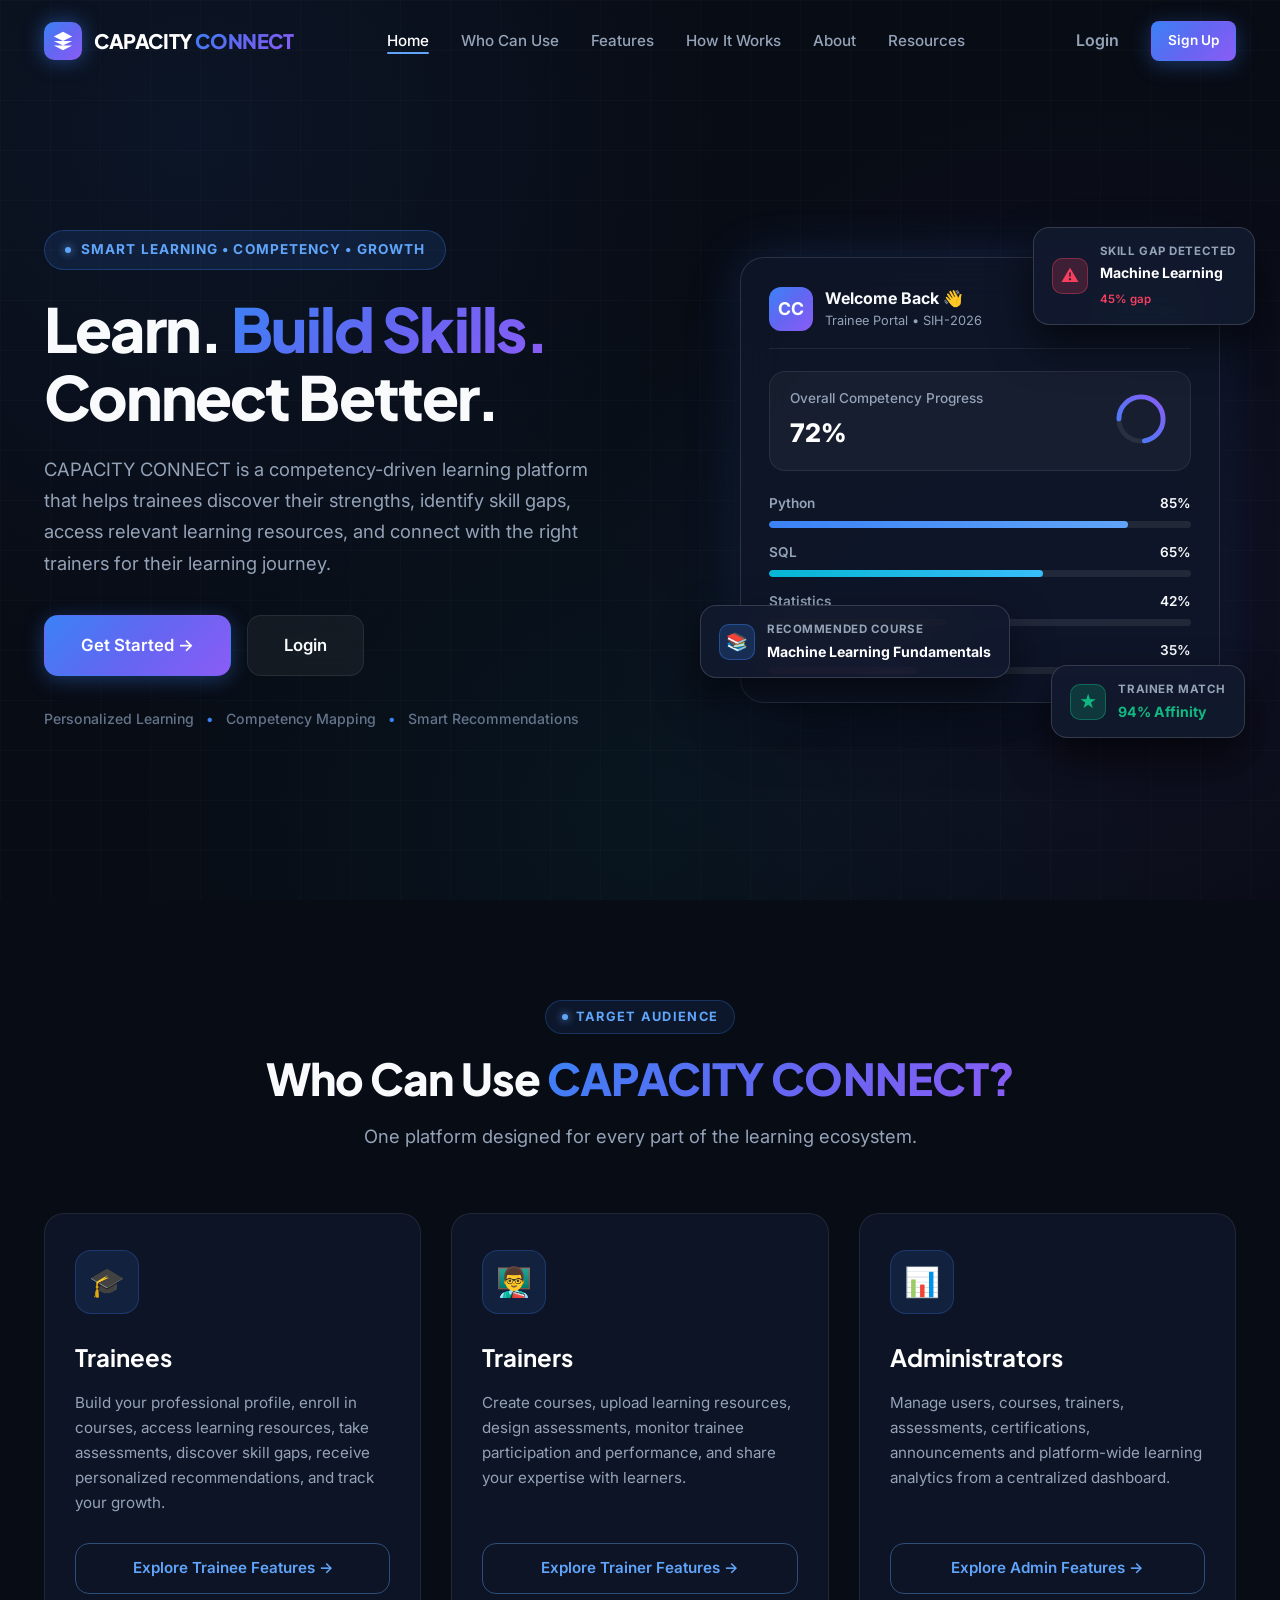
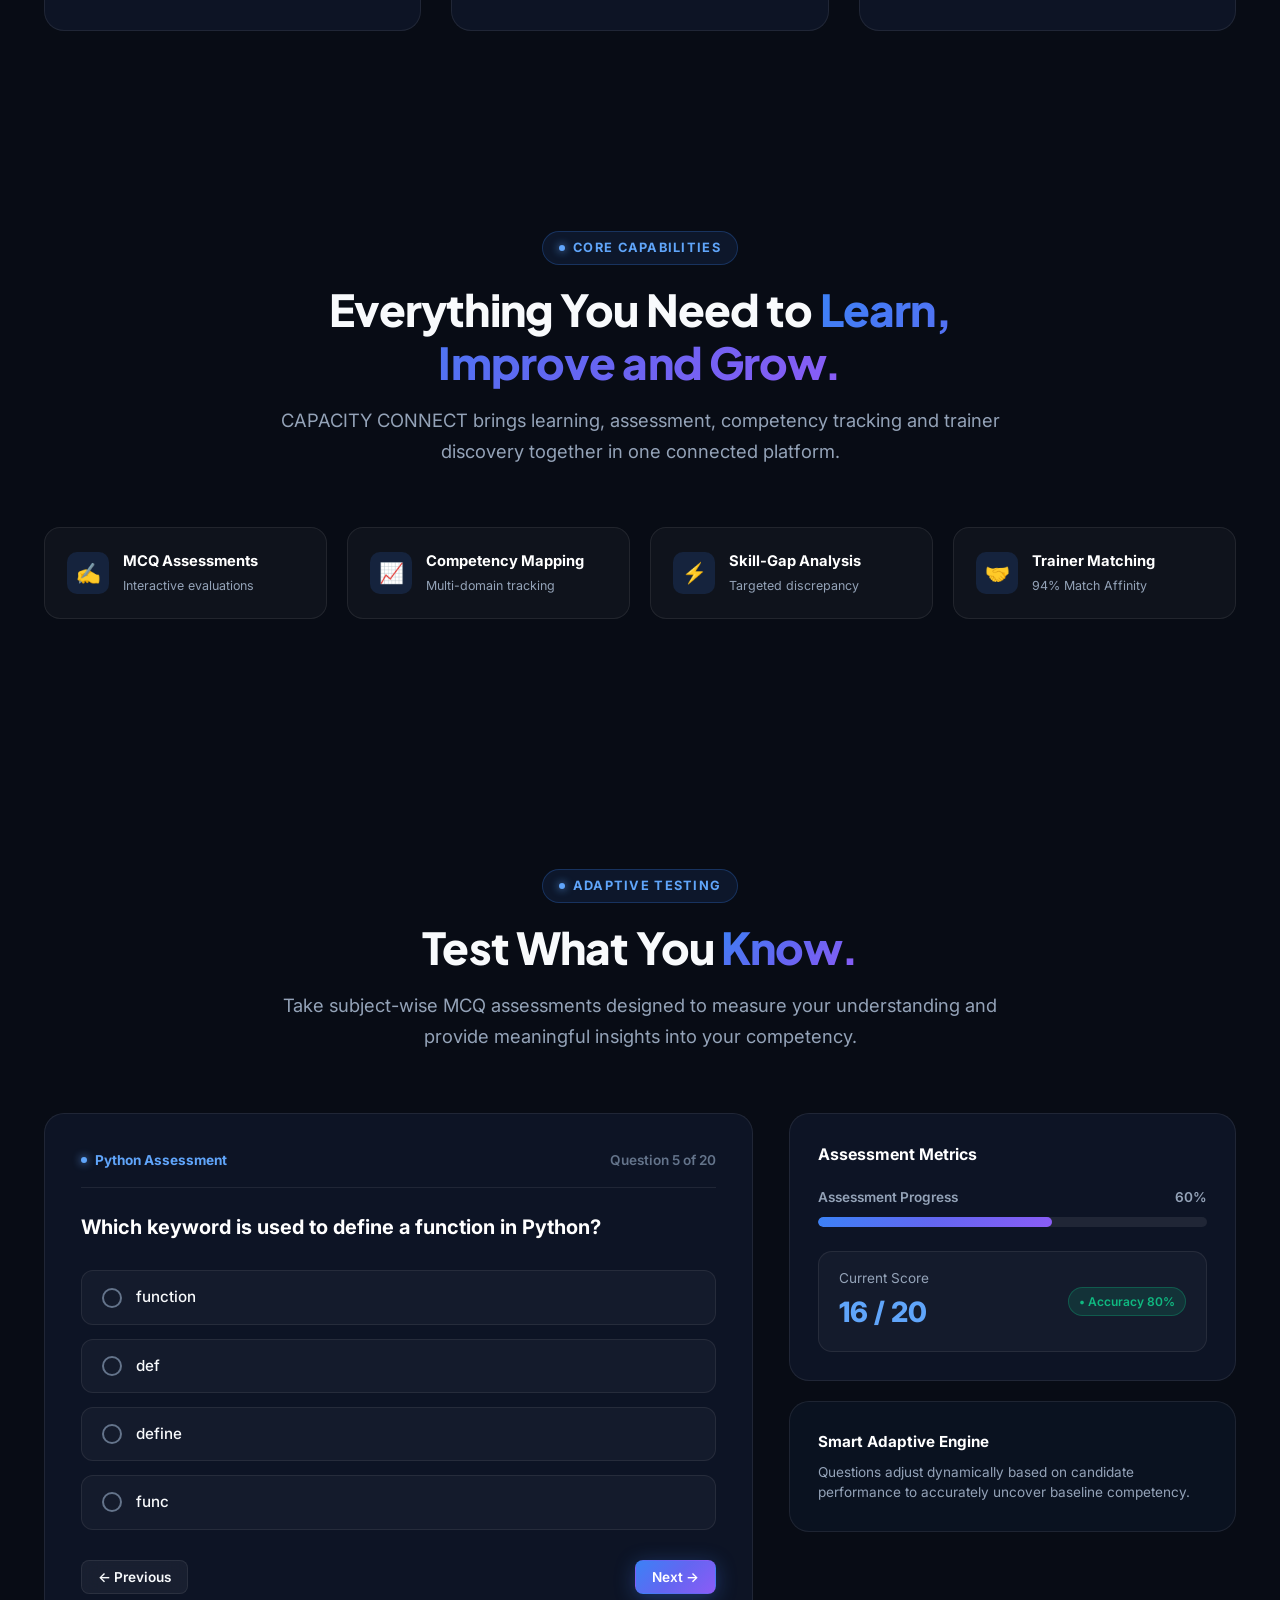
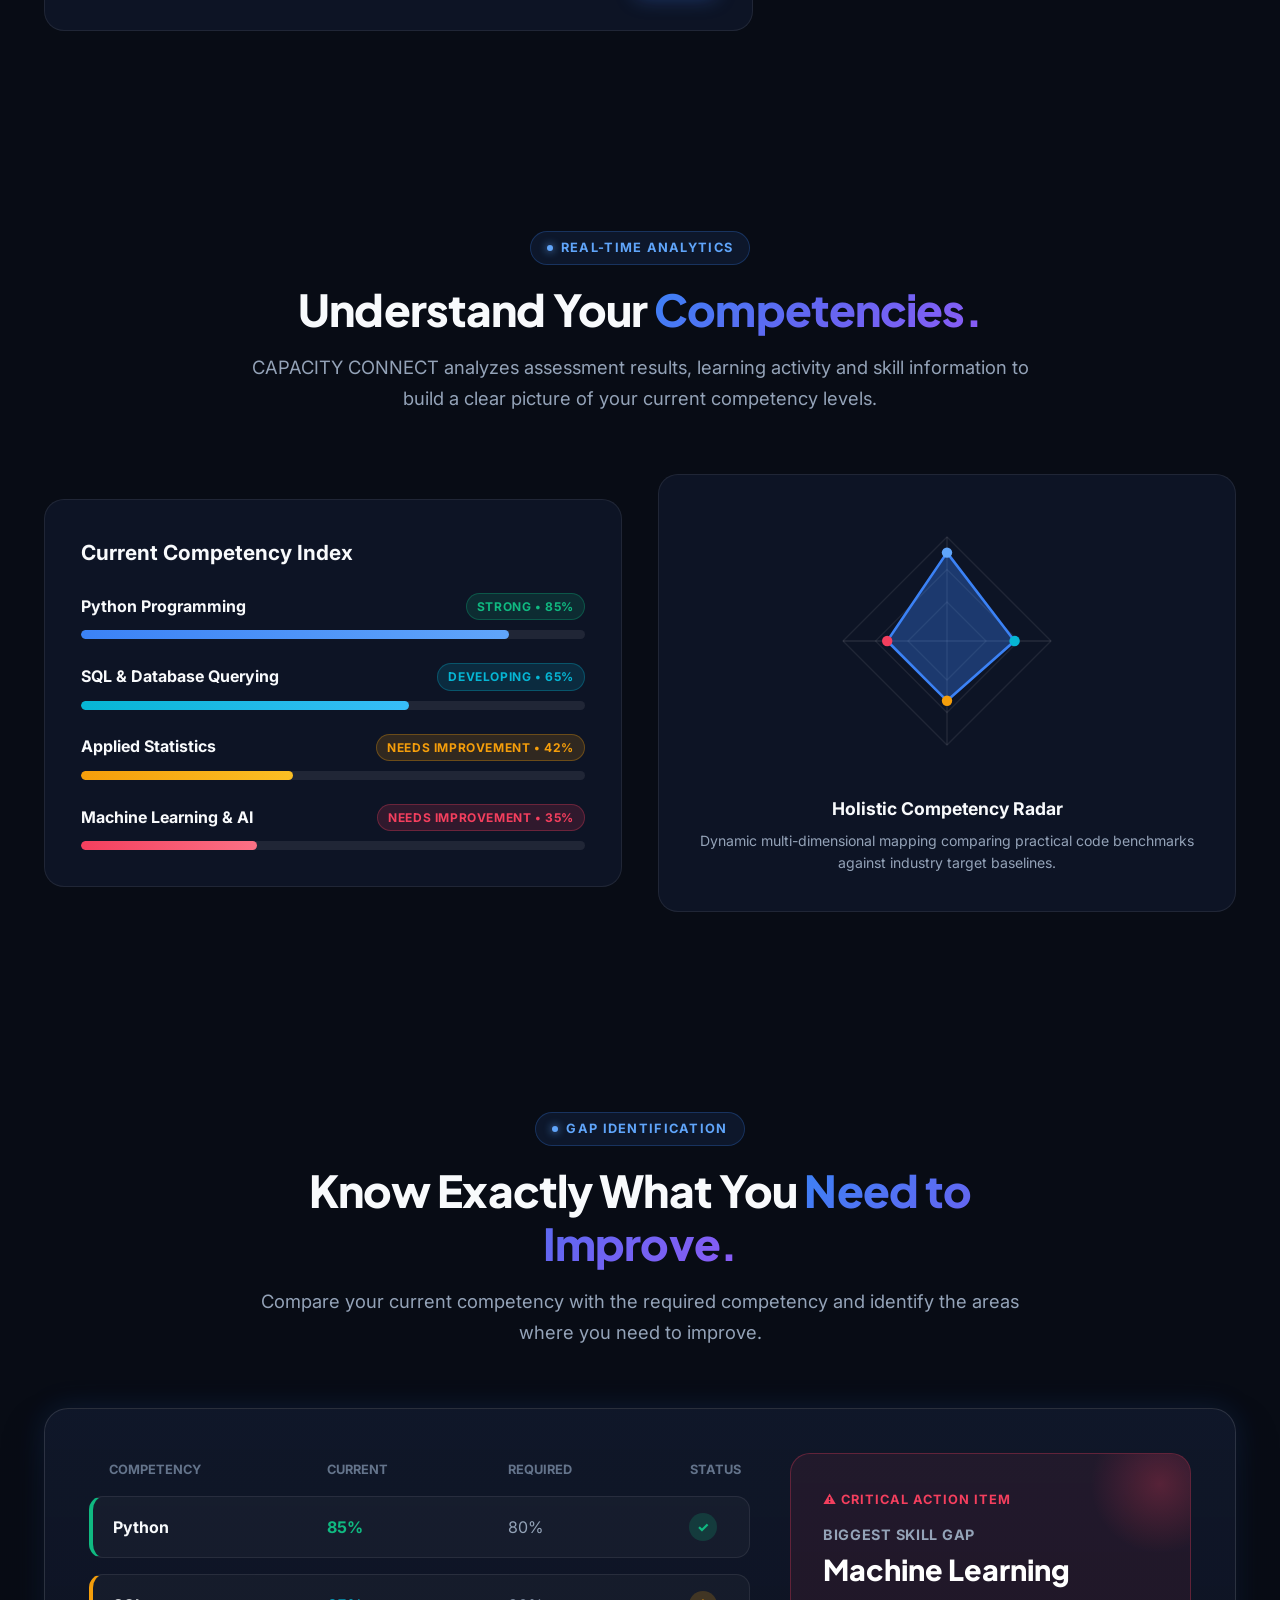
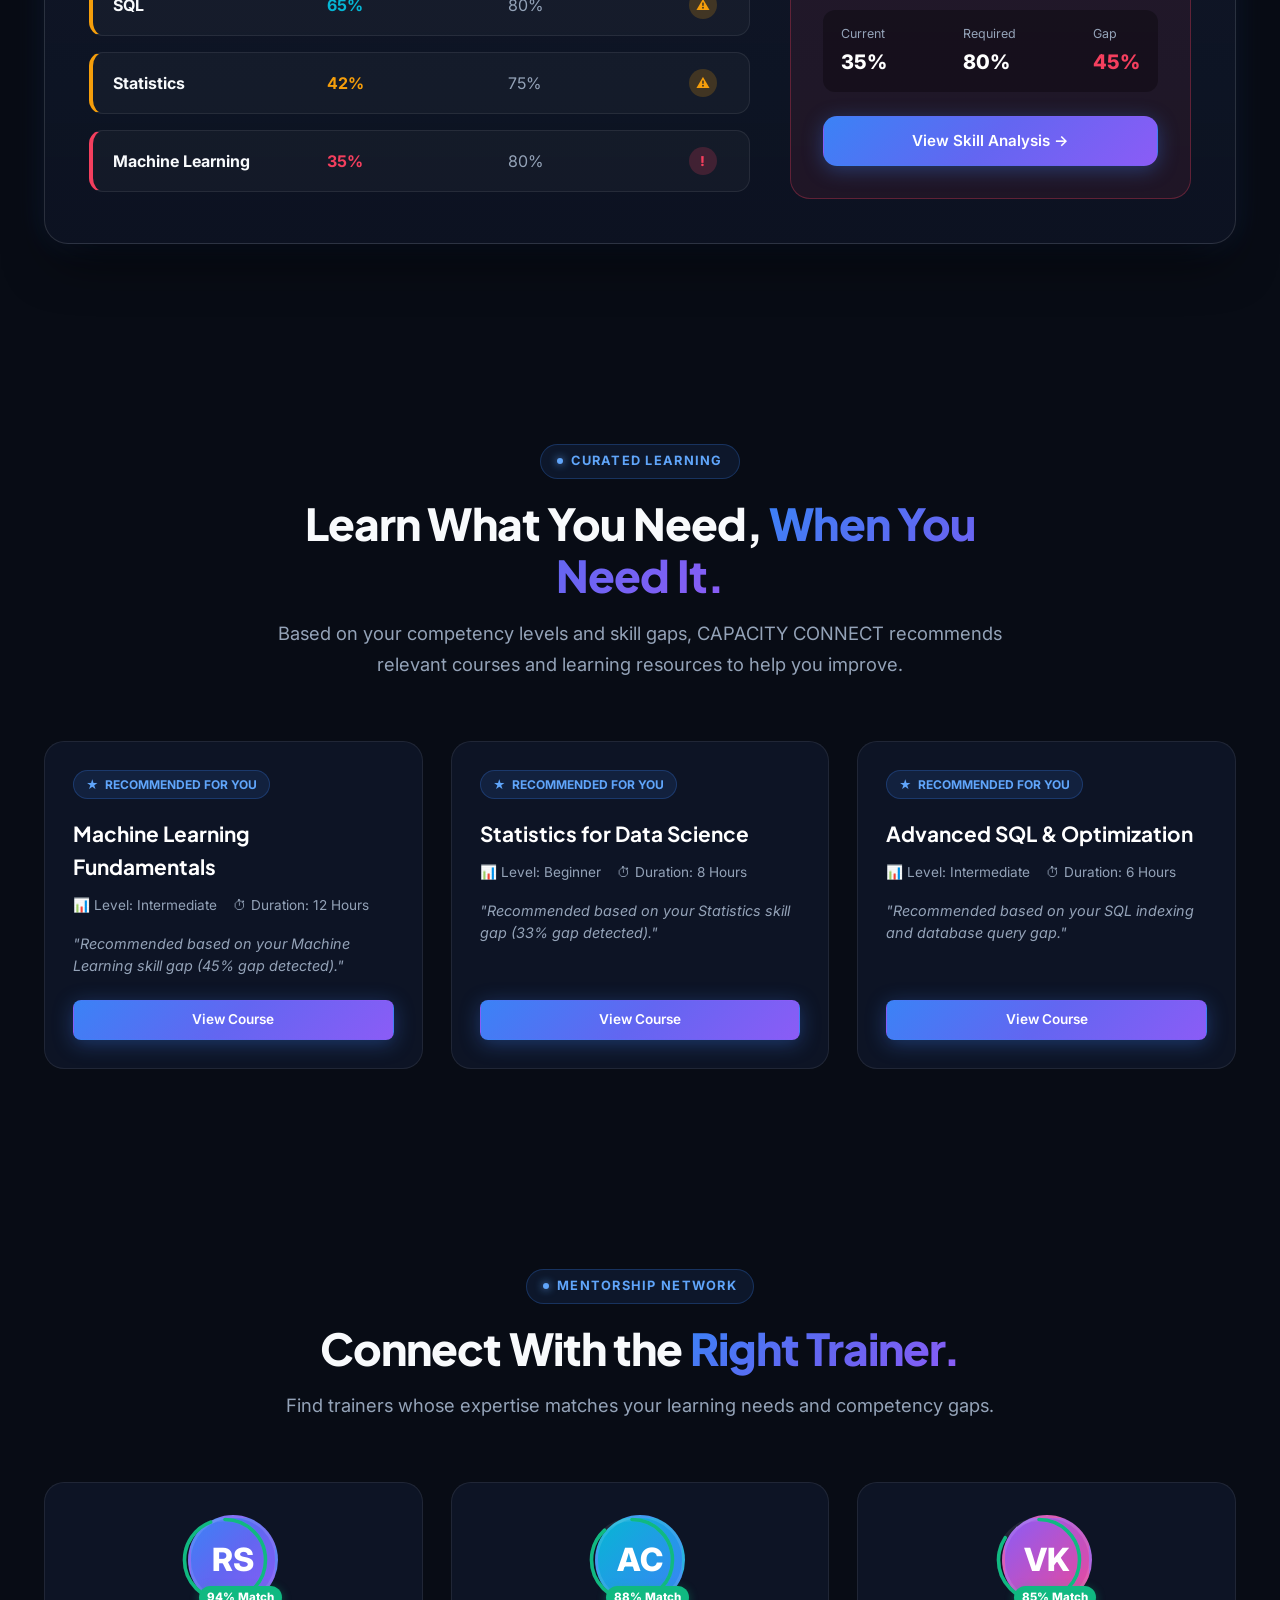
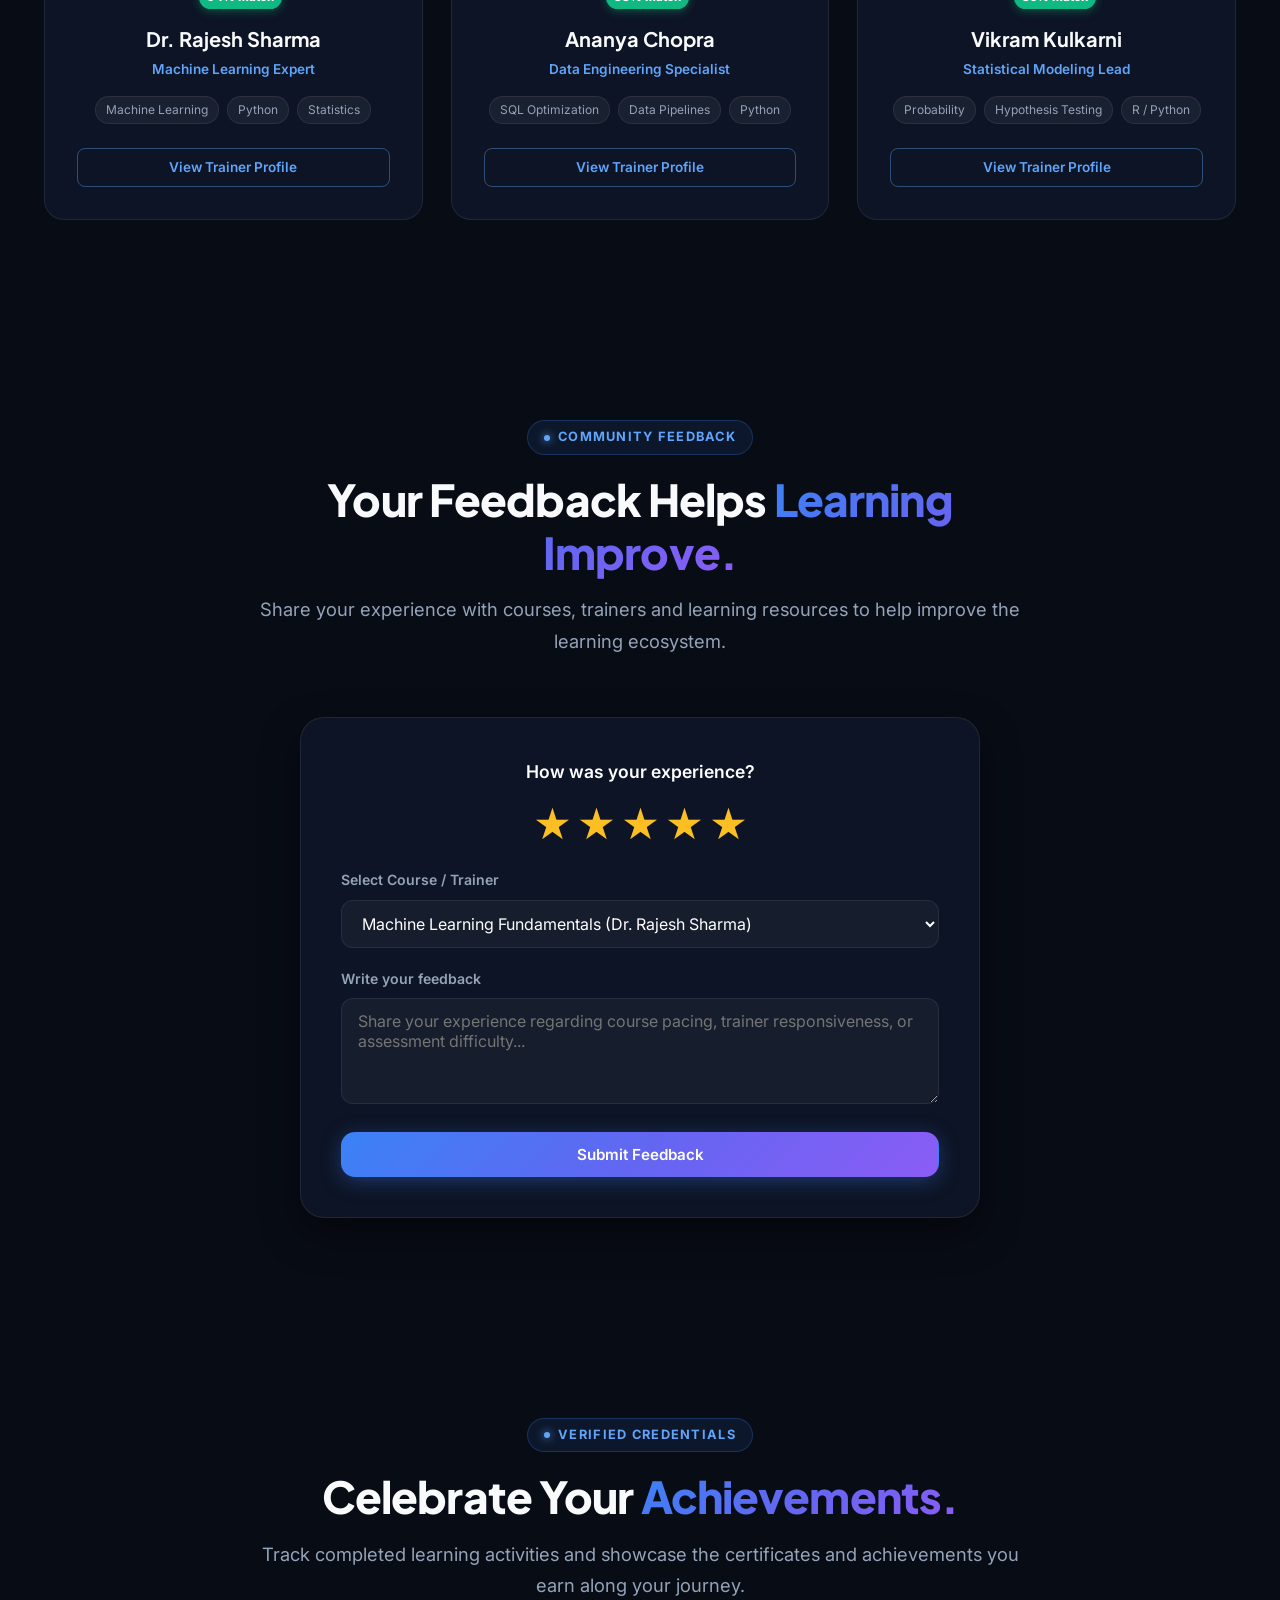
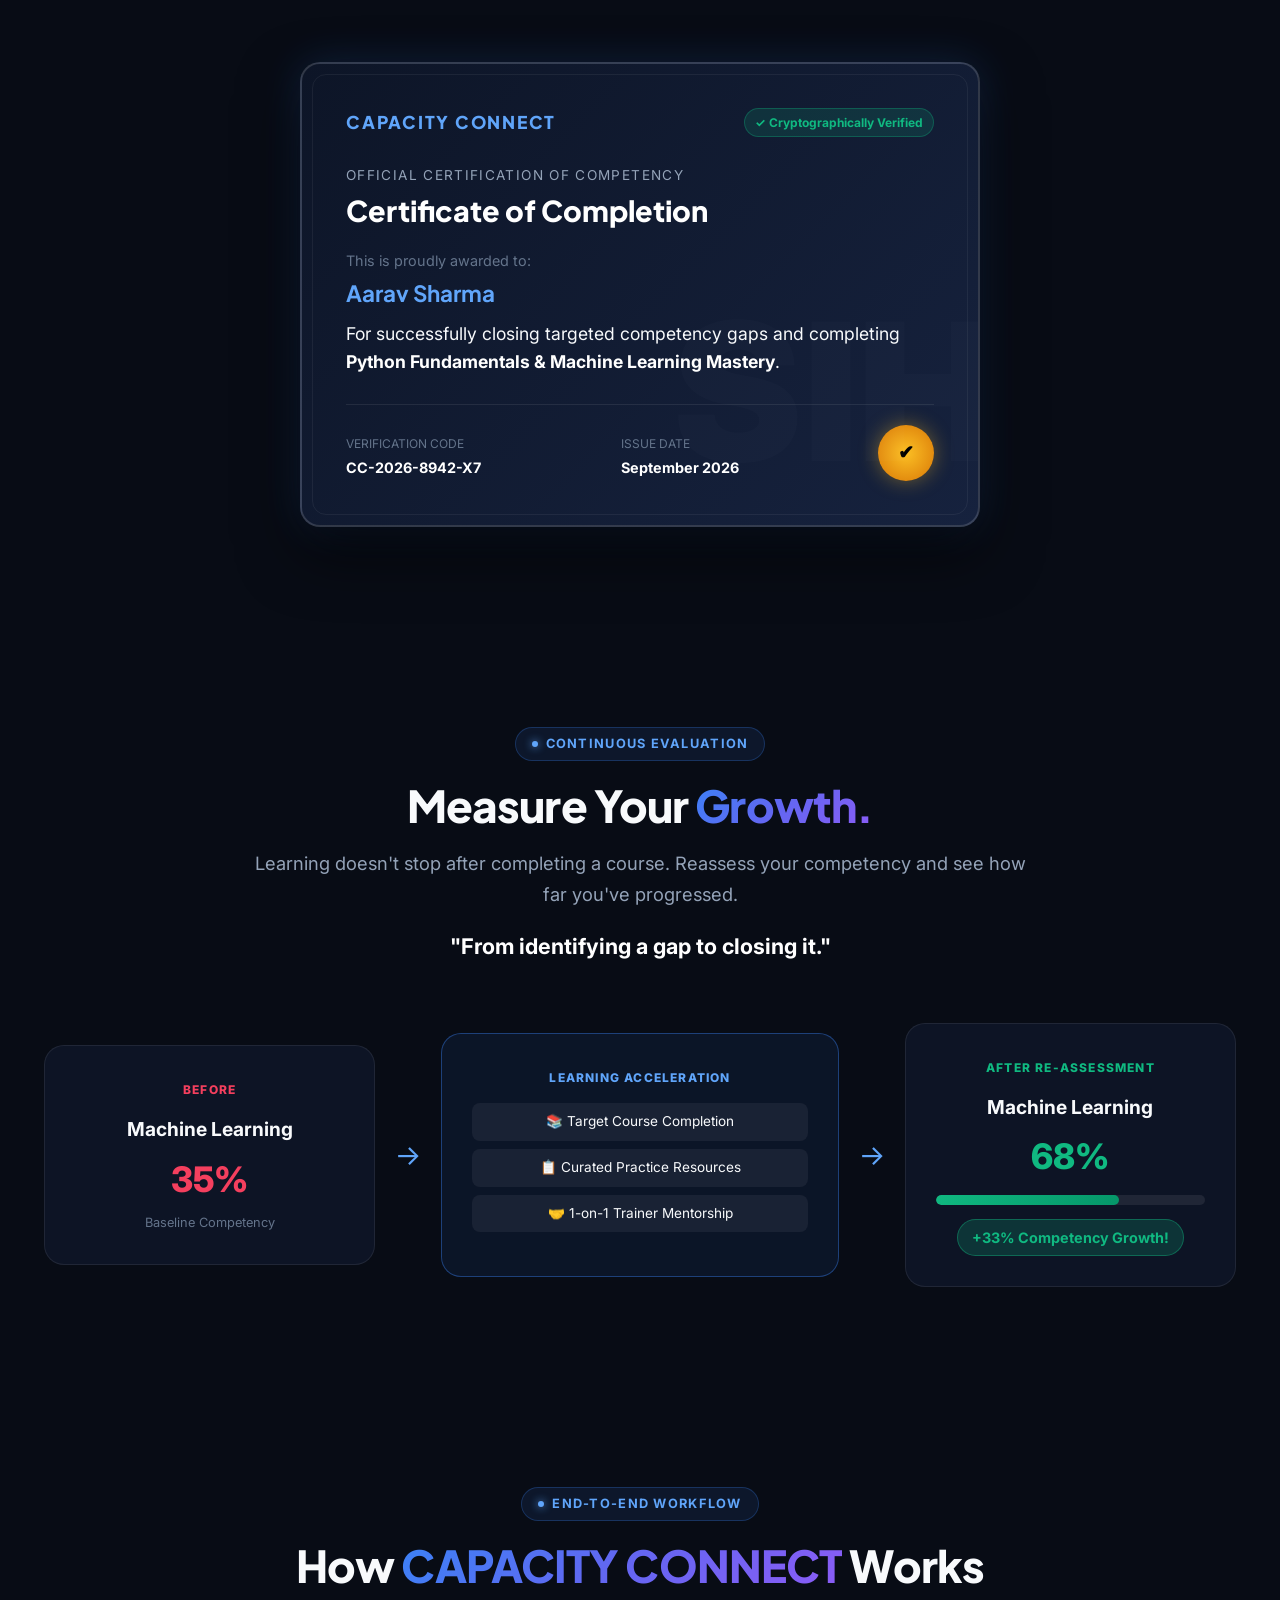
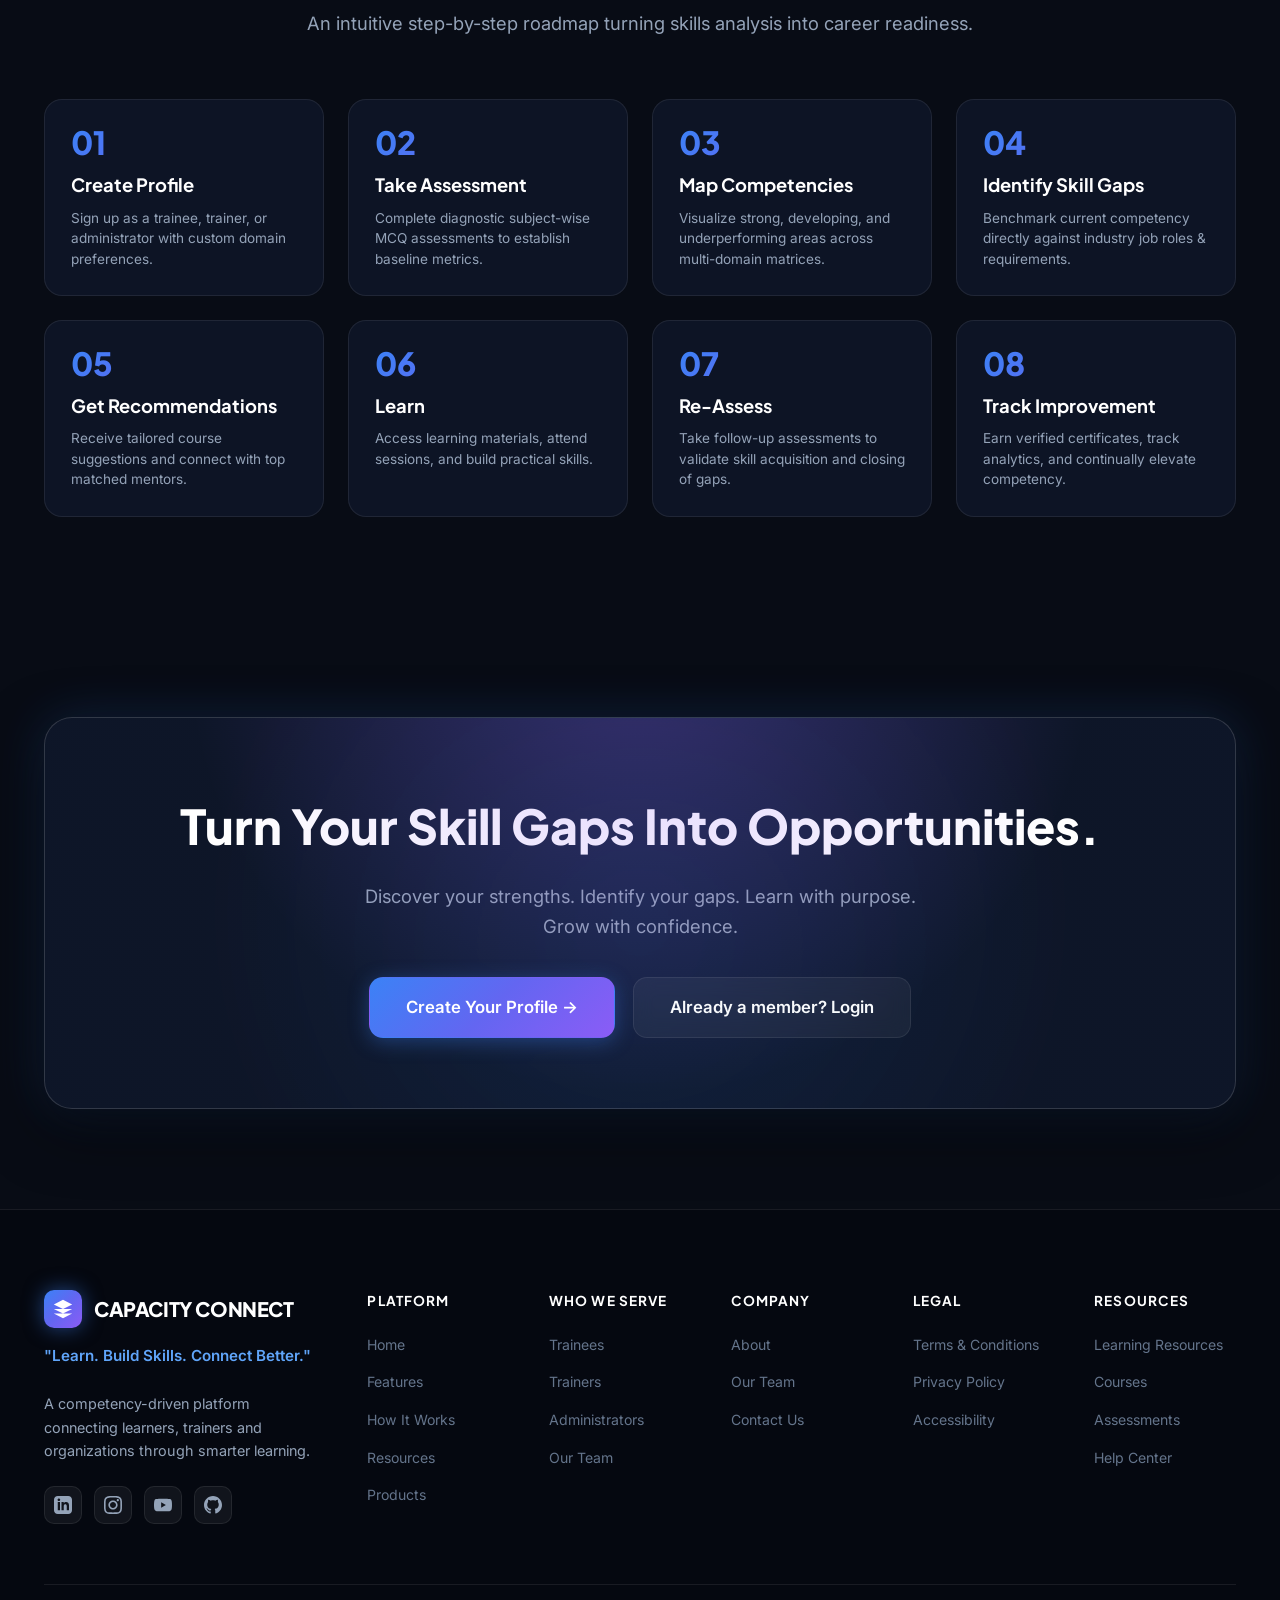
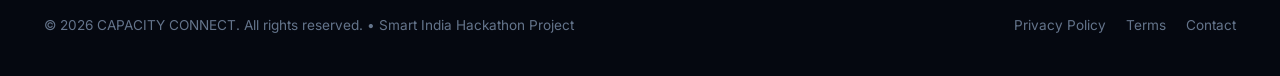
==== commit 711fced2: "trainee dashboard addon" ====
--- a/frontend/index.html
+++ b/frontend/index.html
@@ -1096,7 +1096,7 @@
       <!-- Bottom Footer -->
       <div class="footer-bottom">
         <div>
-          &copy; 2026 CAPACITY CONNECT. All rights reserved.
+          &copy; 2026 CAPACITY CONNECT. All rights reserved. &bull; Smart India Hackathon Project
         </div>
         <div class="footer-legal-links">
           <a href="#">Privacy Policy</a>
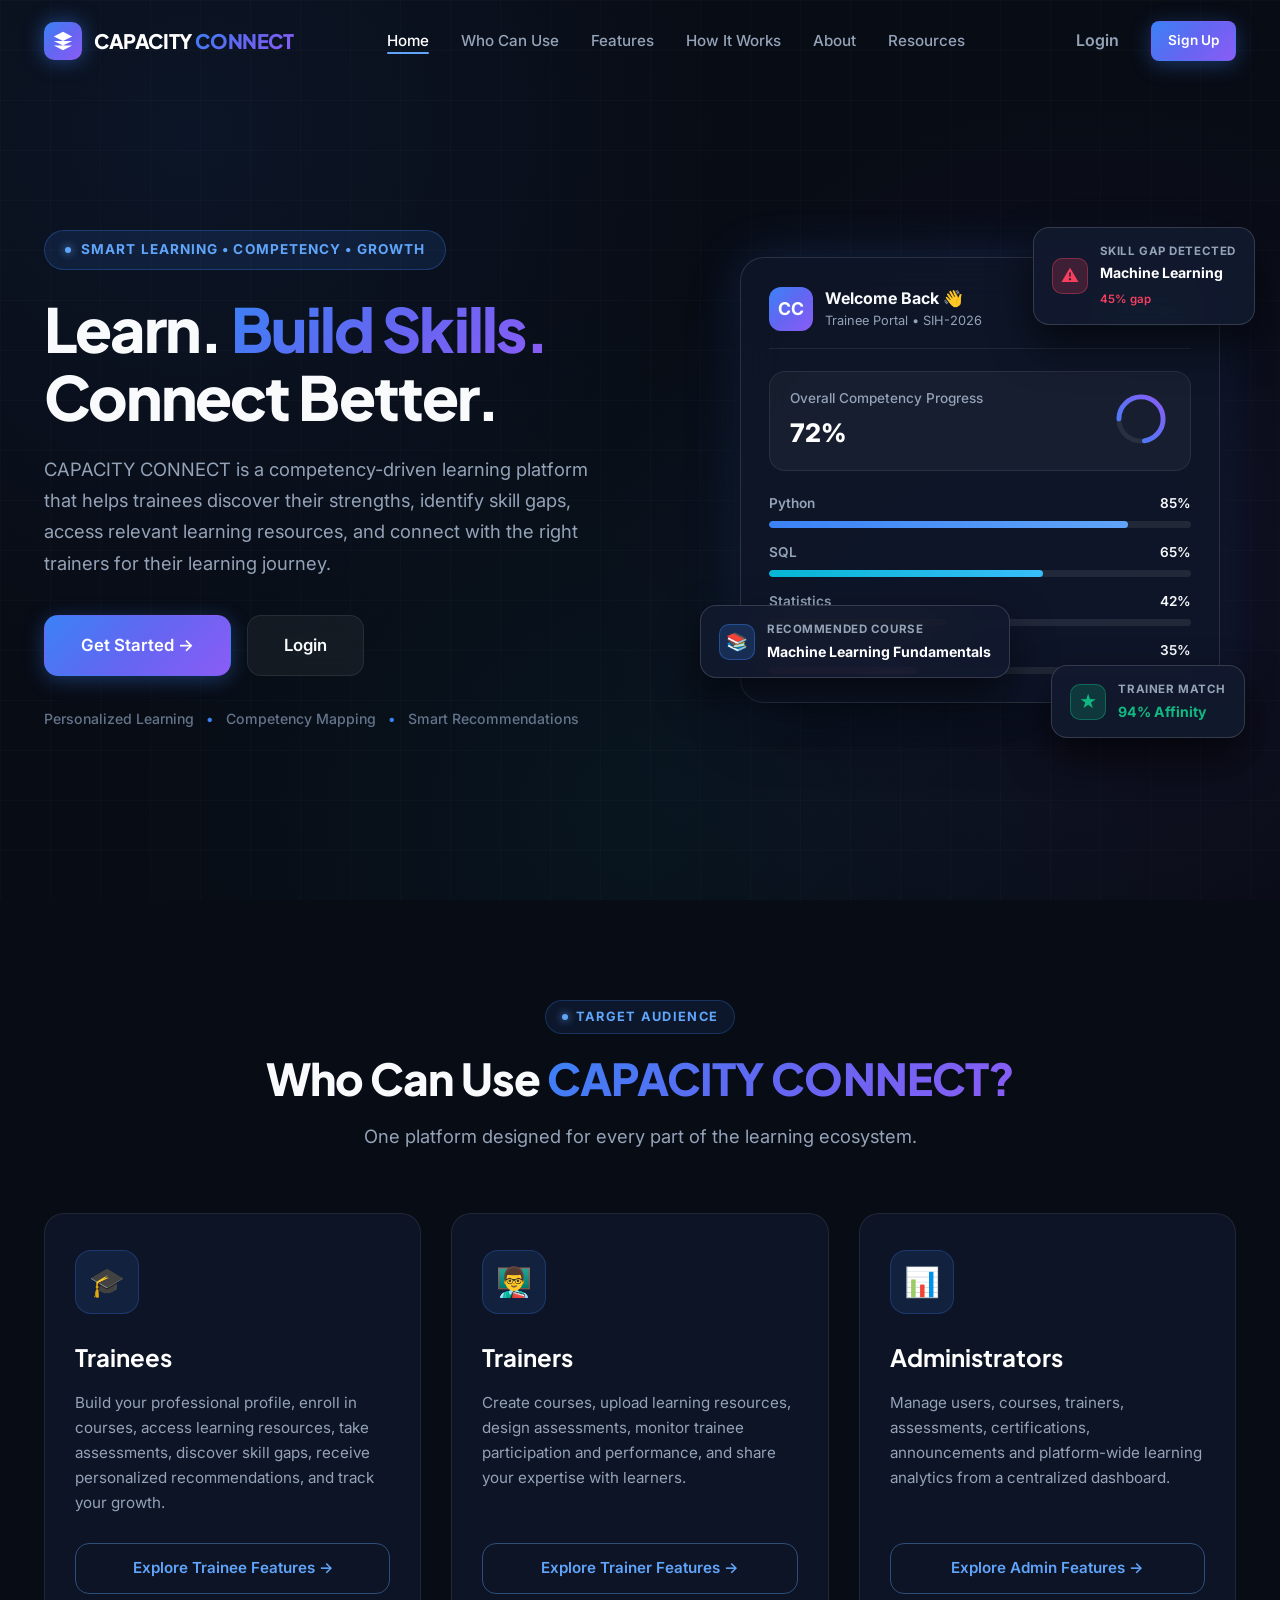
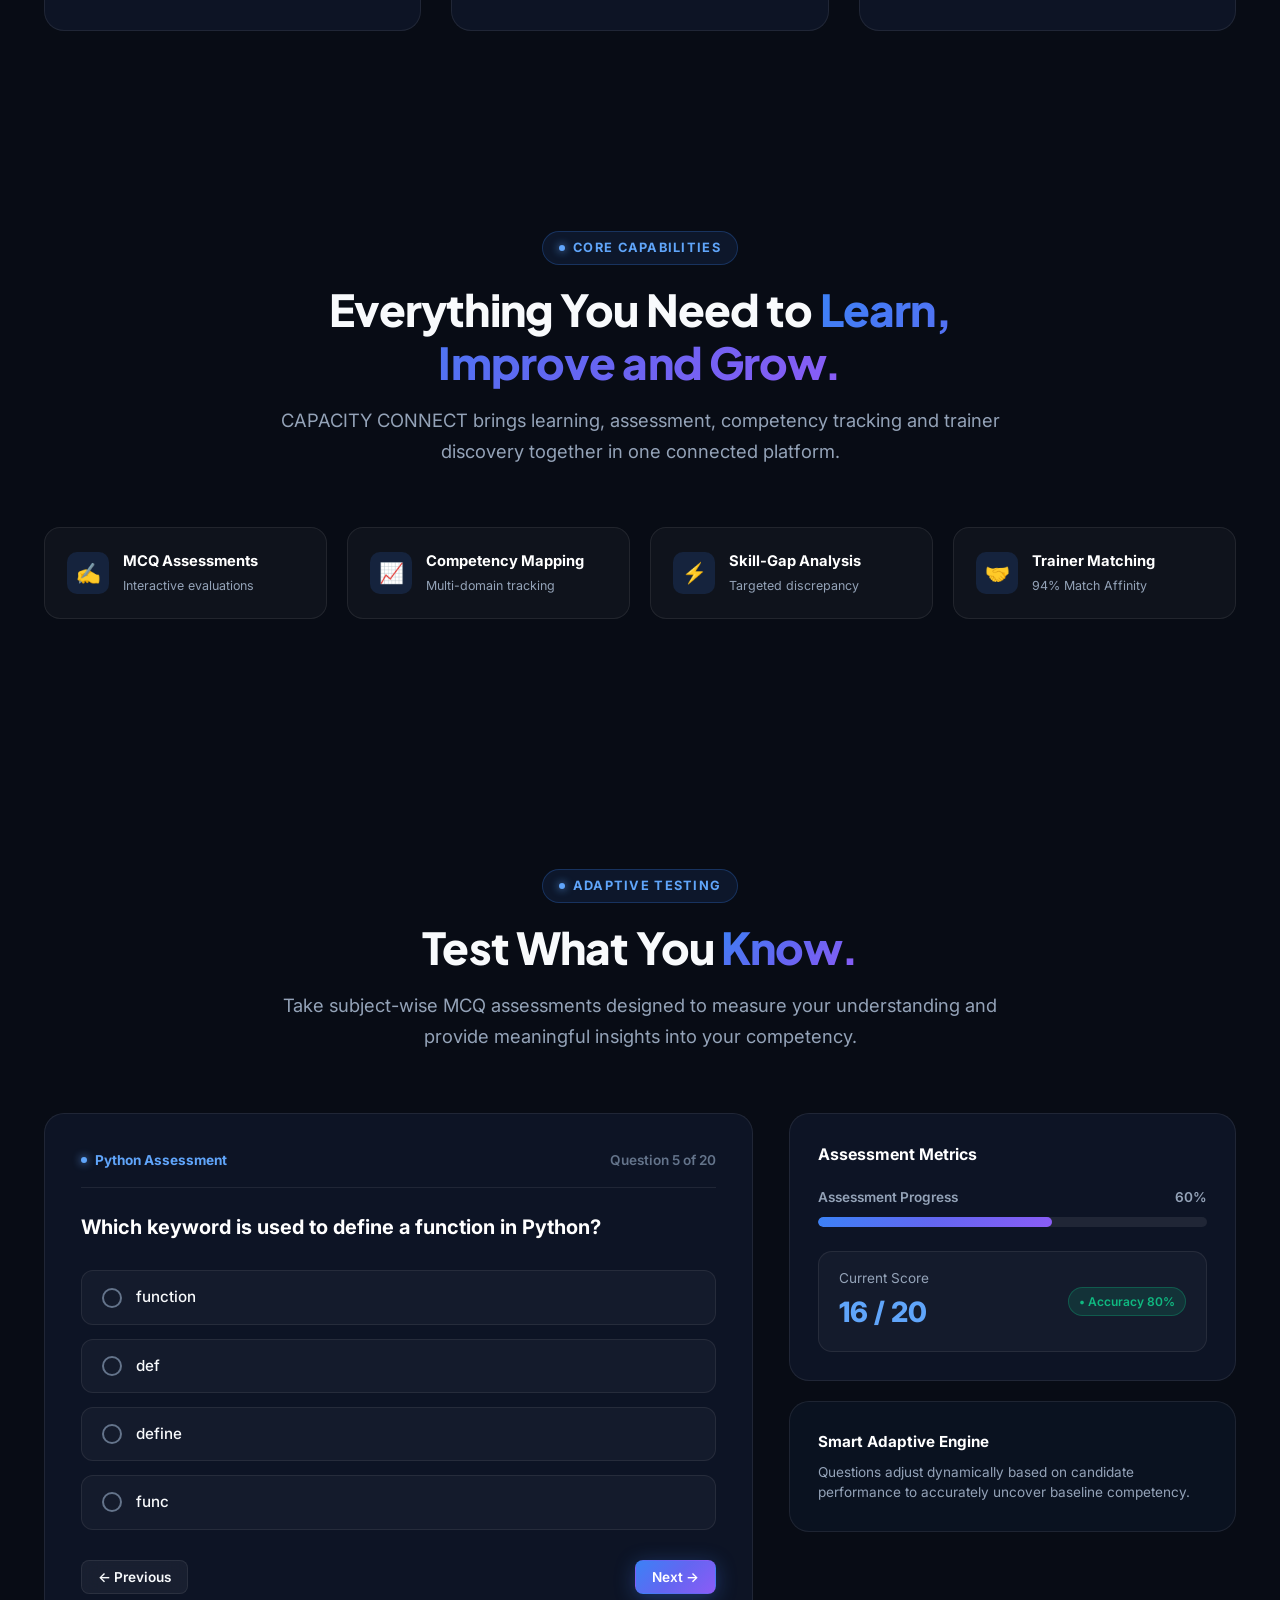
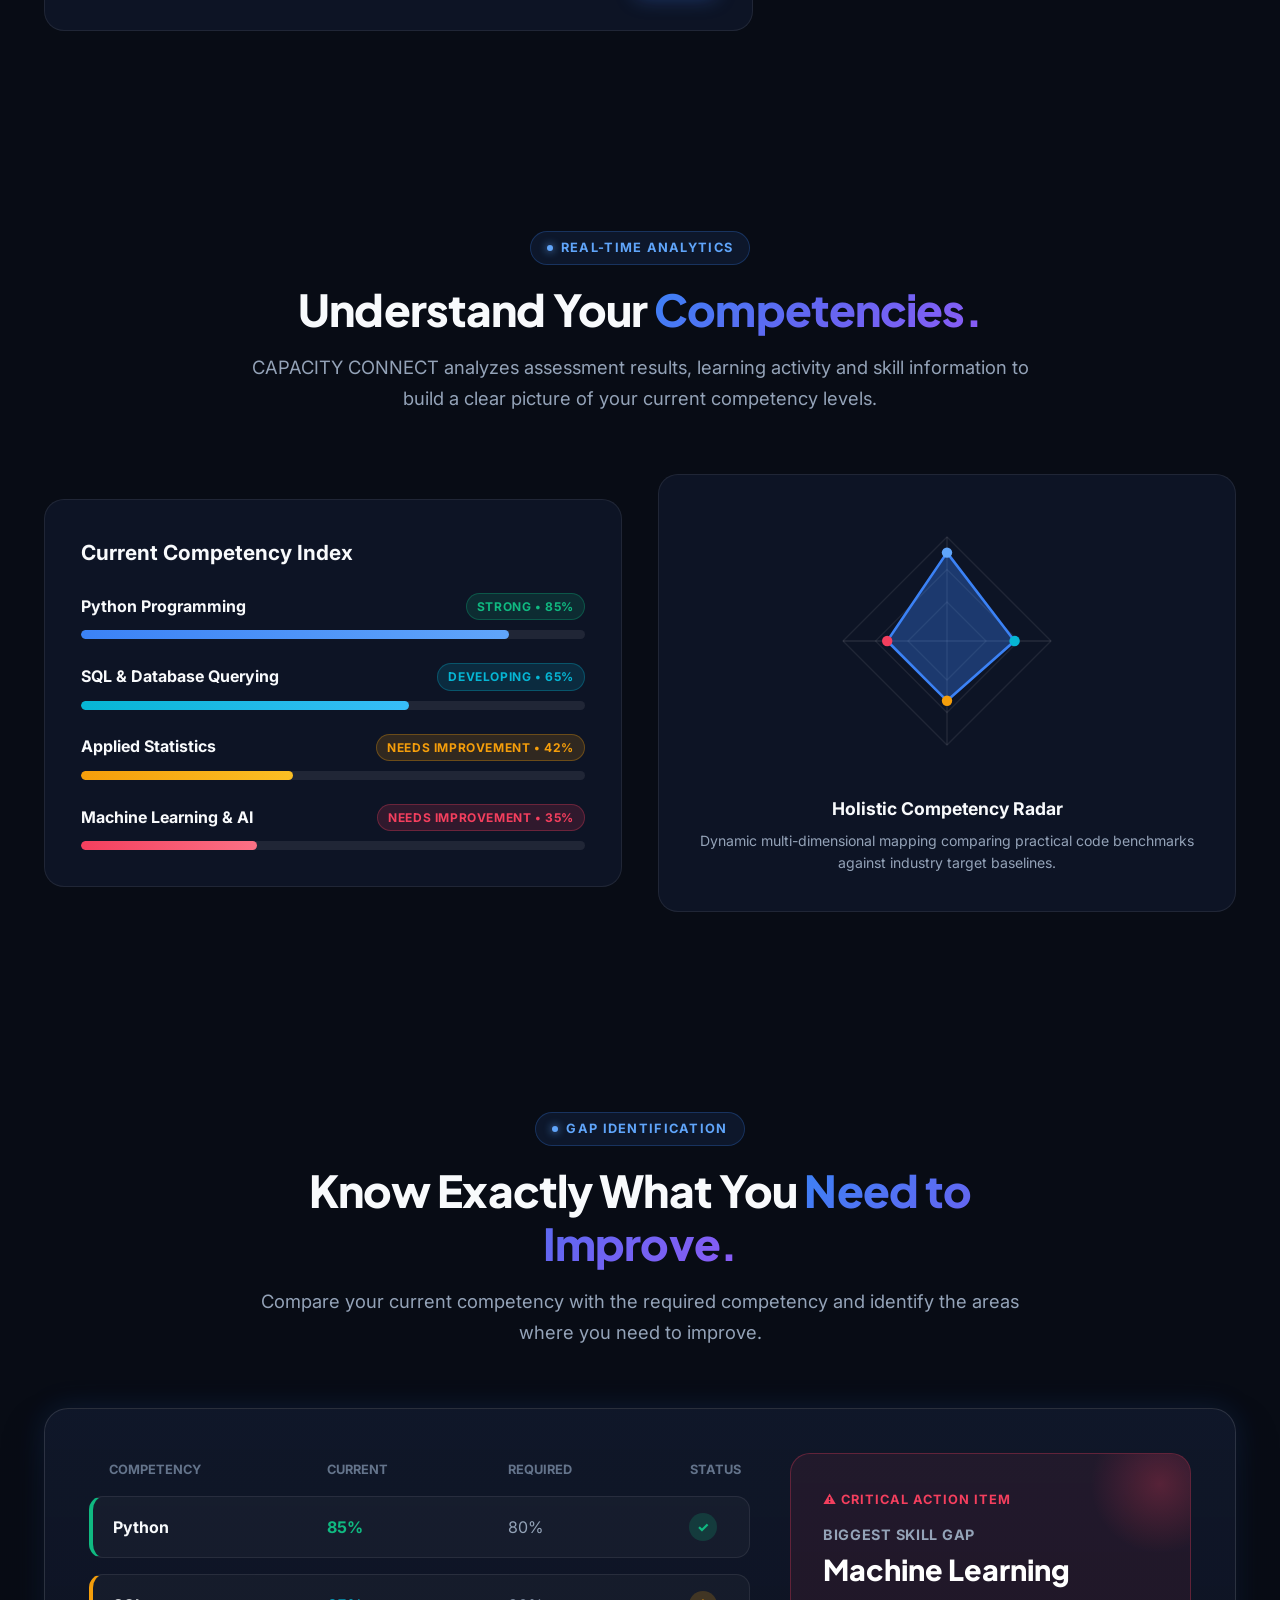
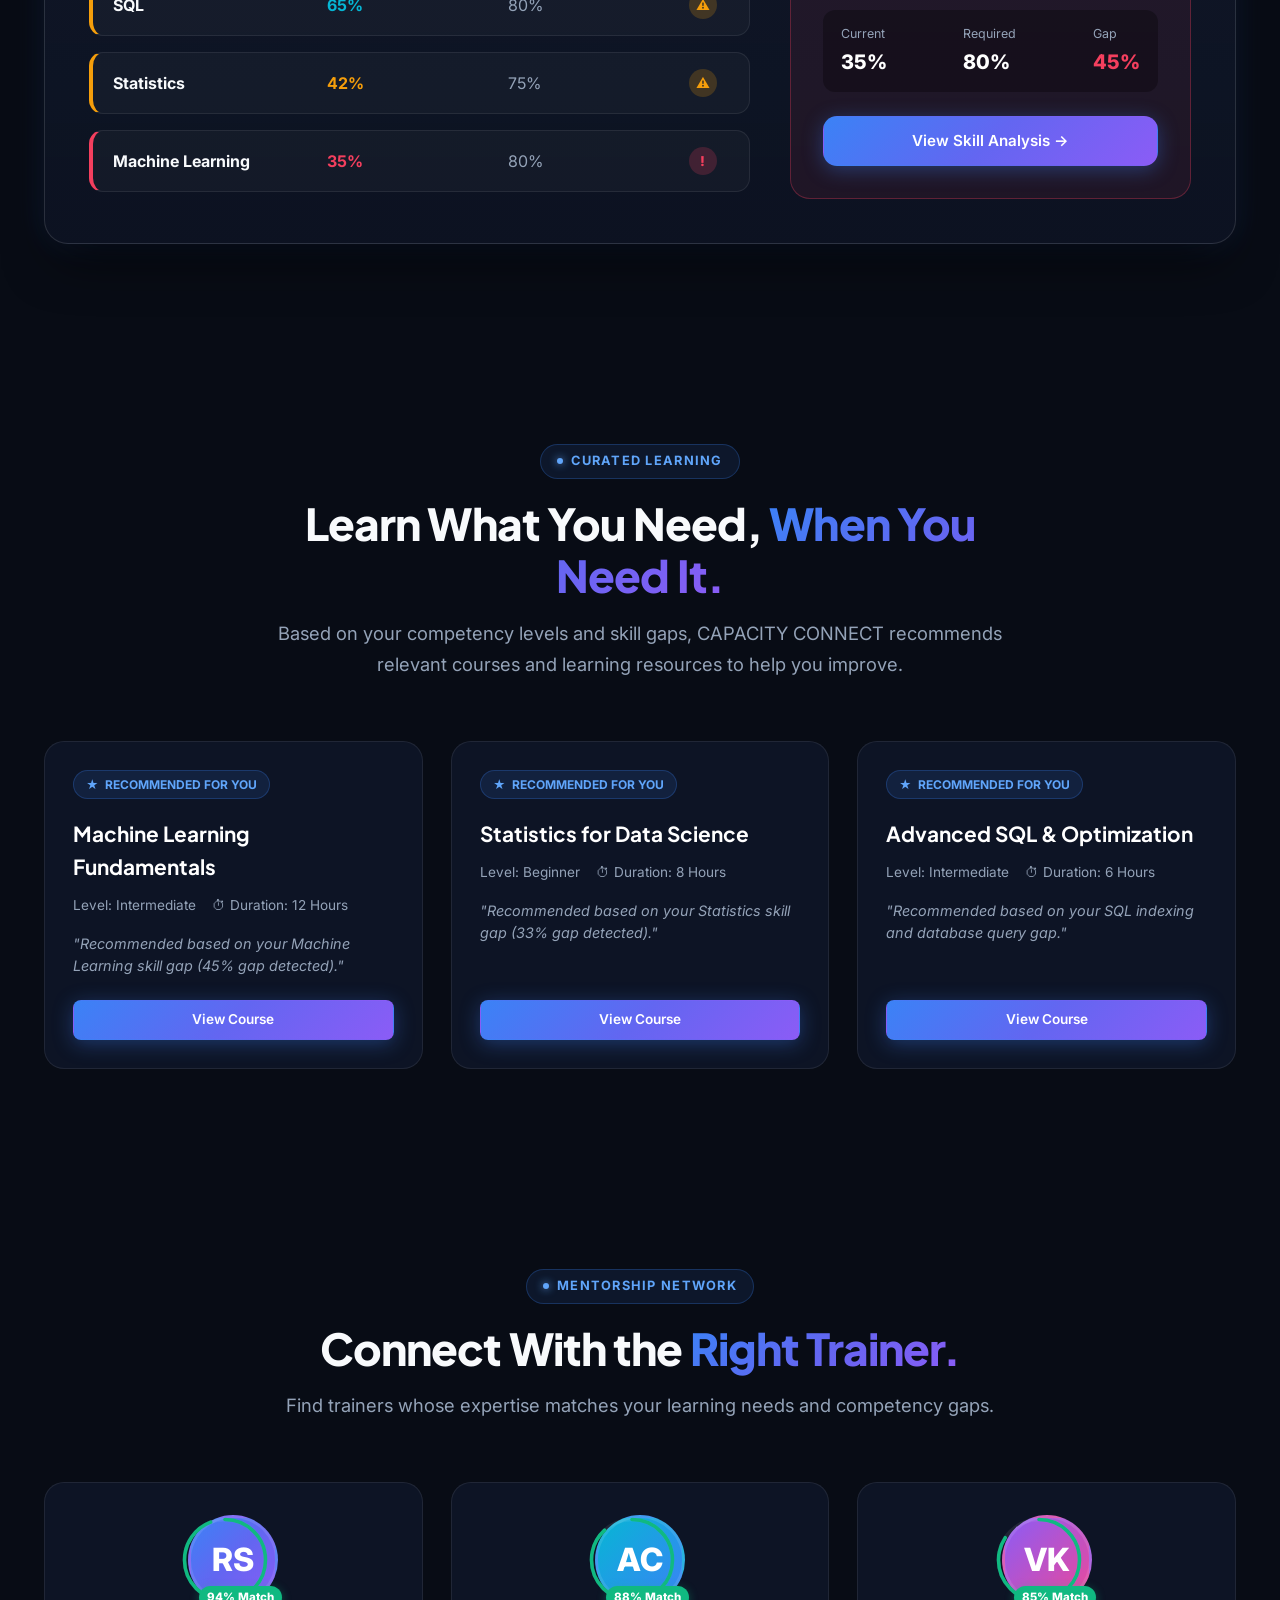
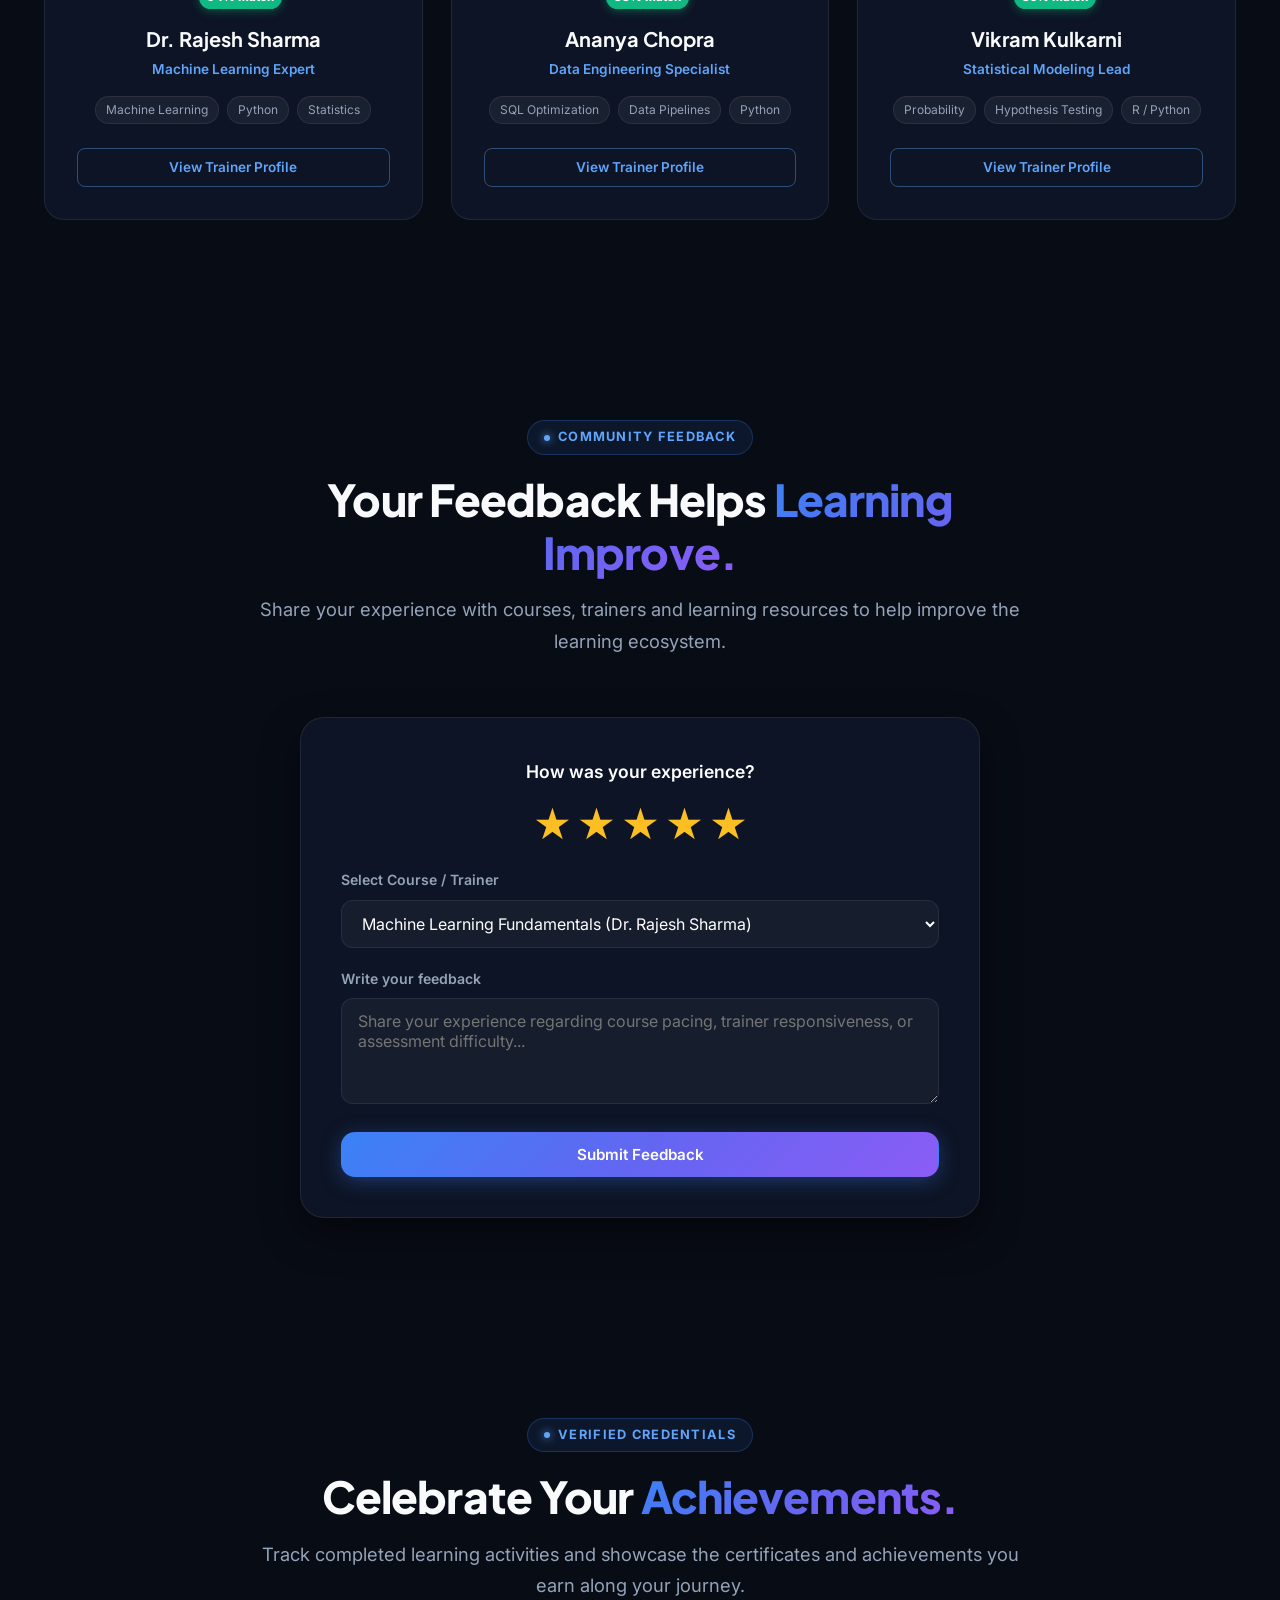
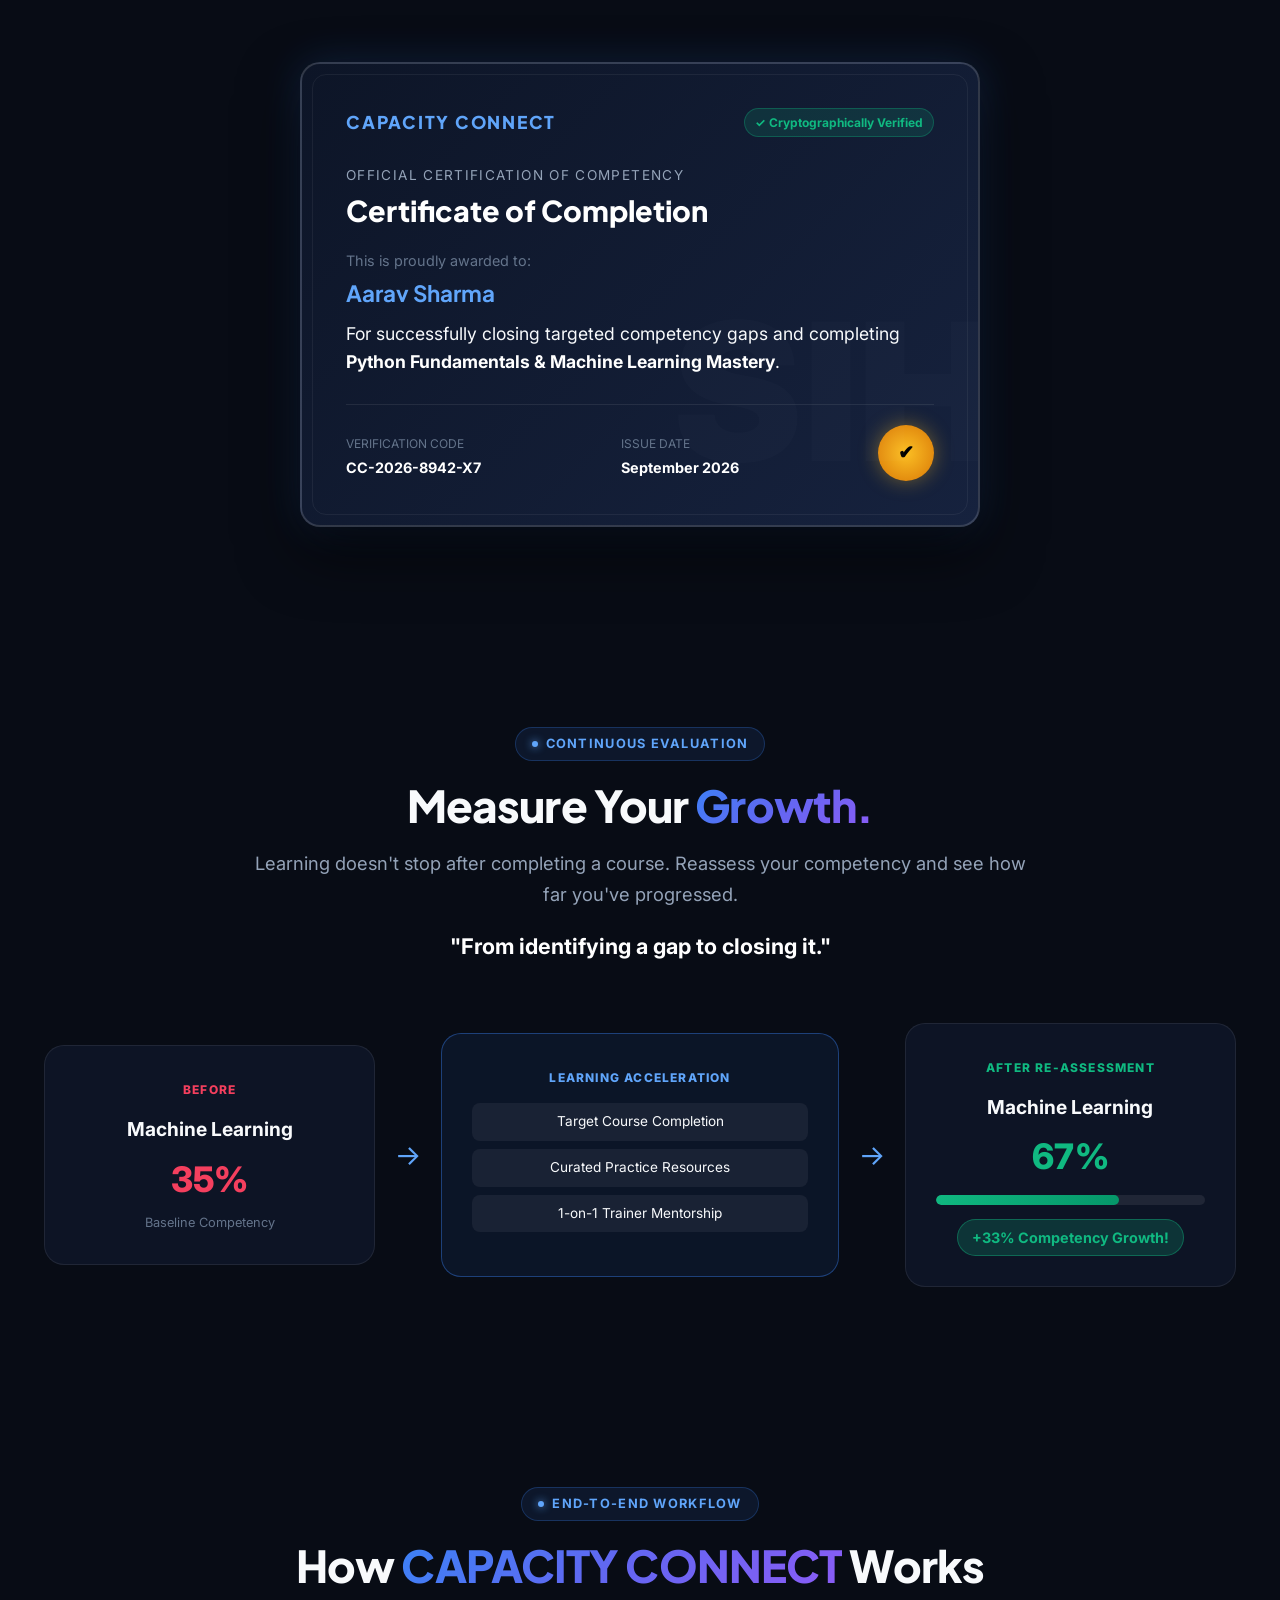
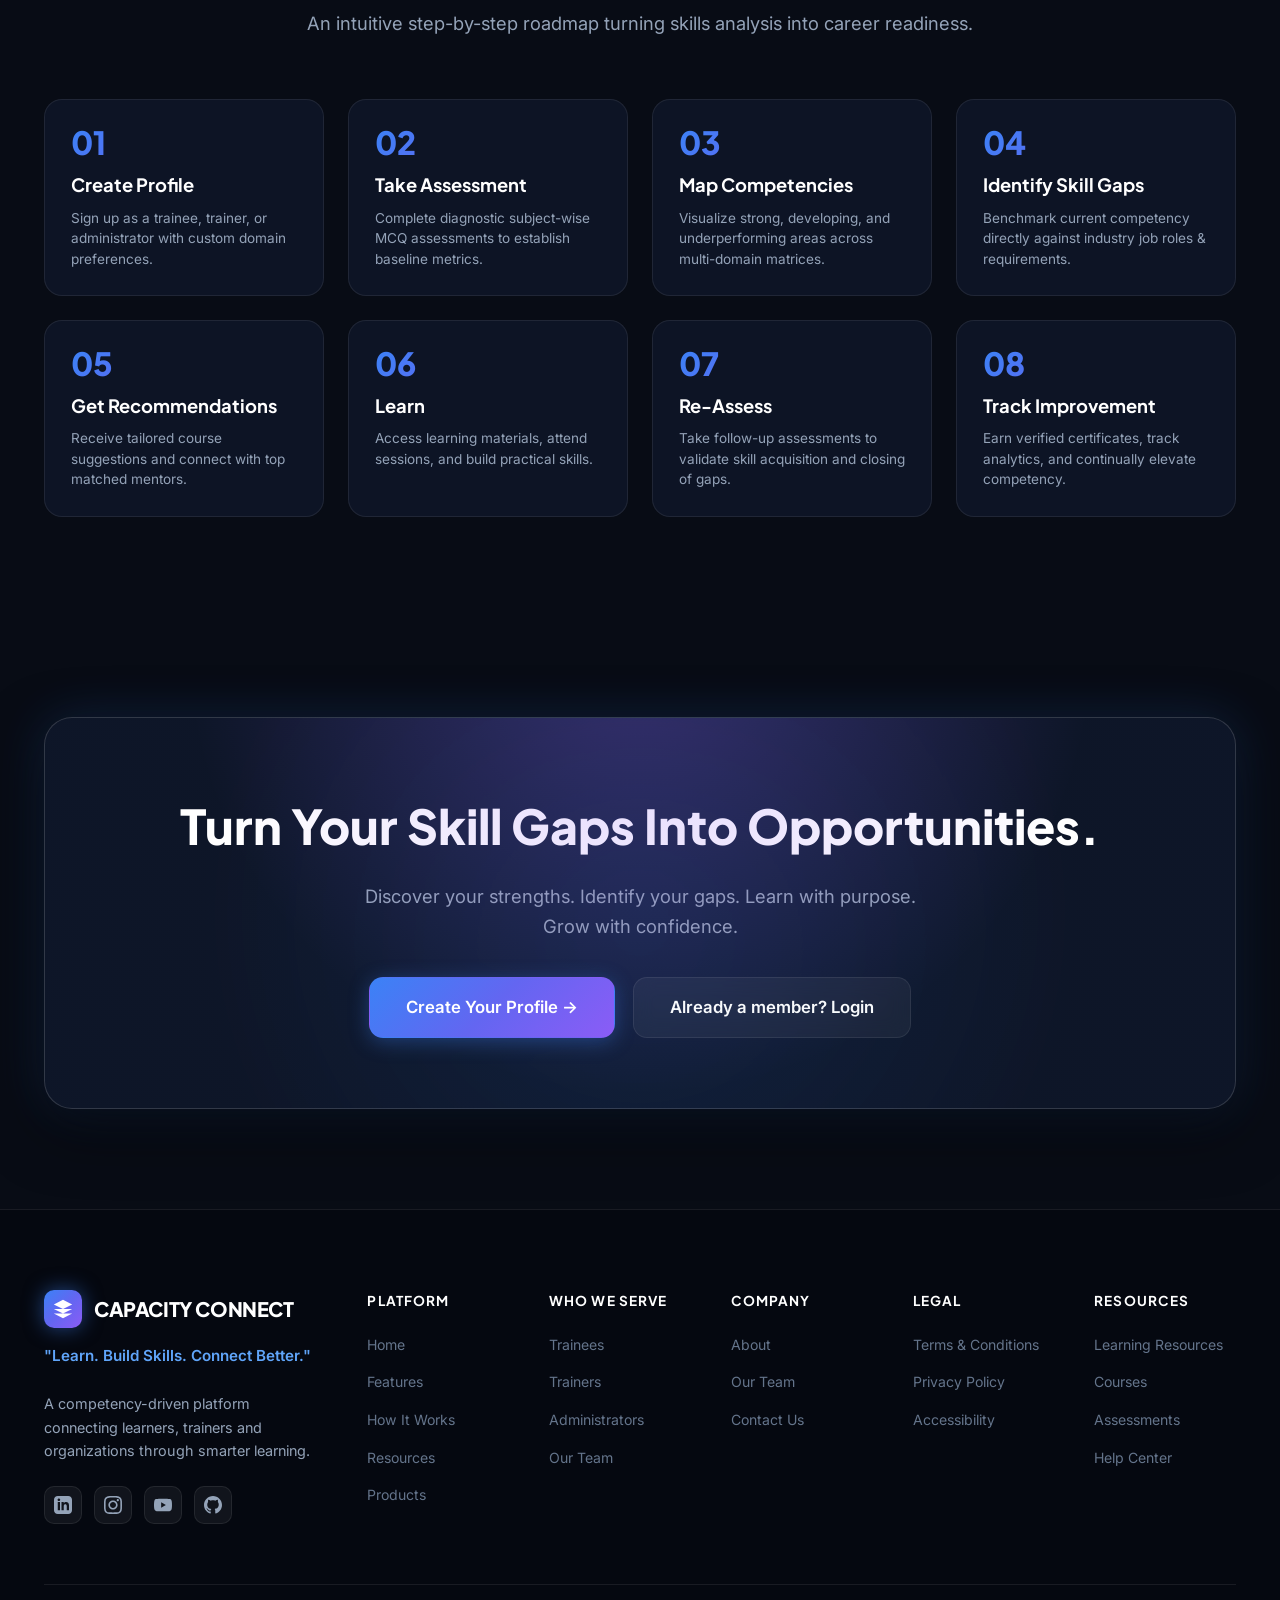
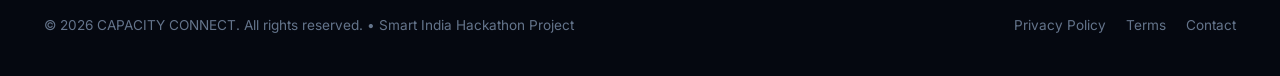
==== commit 6126cf87: "Connect trainee recommended courses to backend API" ====
--- a/frontend/index.html
+++ b/frontend/index.html
@@ -186,7 +186,7 @@
           <!-- Floating Micro Card 2: Recommended Course -->
           <div class="floating-card floating-card-2">
             <div class="floating-card-content">
-              <div class="floating-icon course">&#128218;</div>
+              <div class="floating-icon course">📚</div>
               <div class="floating-text">
                 <h6>Recommended Course</h6>
                 <p>Machine Learning Fundamentals</p>
@@ -597,7 +597,7 @@
             </div>
             <h3 class="course-title">Machine Learning Fundamentals</h3>
             <div class="course-meta">
-              <span class="course-meta-item">&#128202; Level: Intermediate</span>
+              <span class="course-meta-item"> Level: Intermediate</span>
               <span class="course-meta-item">&#9201; Duration: 12 Hours</span>
             </div>
             <p class="course-reason">
@@ -615,7 +615,7 @@
             </div>
             <h3 class="course-title">Statistics for Data Science</h3>
             <div class="course-meta">
-              <span class="course-meta-item">&#128202; Level: Beginner</span>
+              <span class="course-meta-item"> Level: Beginner</span>
               <span class="course-meta-item">&#9201; Duration: 8 Hours</span>
             </div>
             <p class="course-reason">
@@ -633,7 +633,7 @@
             </div>
             <h3 class="course-title">Advanced SQL & Optimization</h3>
             <div class="course-meta">
-              <span class="course-meta-item">&#128202; Level: Intermediate</span>
+              <span class="course-meta-item"> Level: Intermediate</span>
               <span class="course-meta-item">&#9201; Duration: 6 Hours</span>
             </div>
             <p class="course-reason">
@@ -881,9 +881,9 @@
             LEARNING ACCELERATION
           </span>
           <div style="margin: 14px 0; display: flex; flex-direction: column; gap: 8px;">
-            <div style="background: rgba(255,255,255,0.06); padding: 8px; border-radius: 8px; font-size: 0.85rem;">&#128218; Target Course Completion</div>
-            <div style="background: rgba(255,255,255,0.06); padding: 8px; border-radius: 8px; font-size: 0.85rem;">&#128203; Curated Practice Resources</div>
-            <div style="background: rgba(255,255,255,0.06); padding: 8px; border-radius: 8px; font-size: 0.85rem;">&#129309; 1-on-1 Trainer Mentorship</div>
+            <div style="background: rgba(255,255,255,0.06); padding: 8px; border-radius: 8px; font-size: 0.85rem;"> Target Course Completion</div>
+            <div style="background: rgba(255,255,255,0.06); padding: 8px; border-radius: 8px; font-size: 0.85rem;"> Curated Practice Resources</div>
+            <div style="background: rgba(255,255,255,0.06); padding: 8px; border-radius: 8px; font-size: 0.85rem;"> 1-on-1 Trainer Mentorship</div>
           </div>
         </div>
 
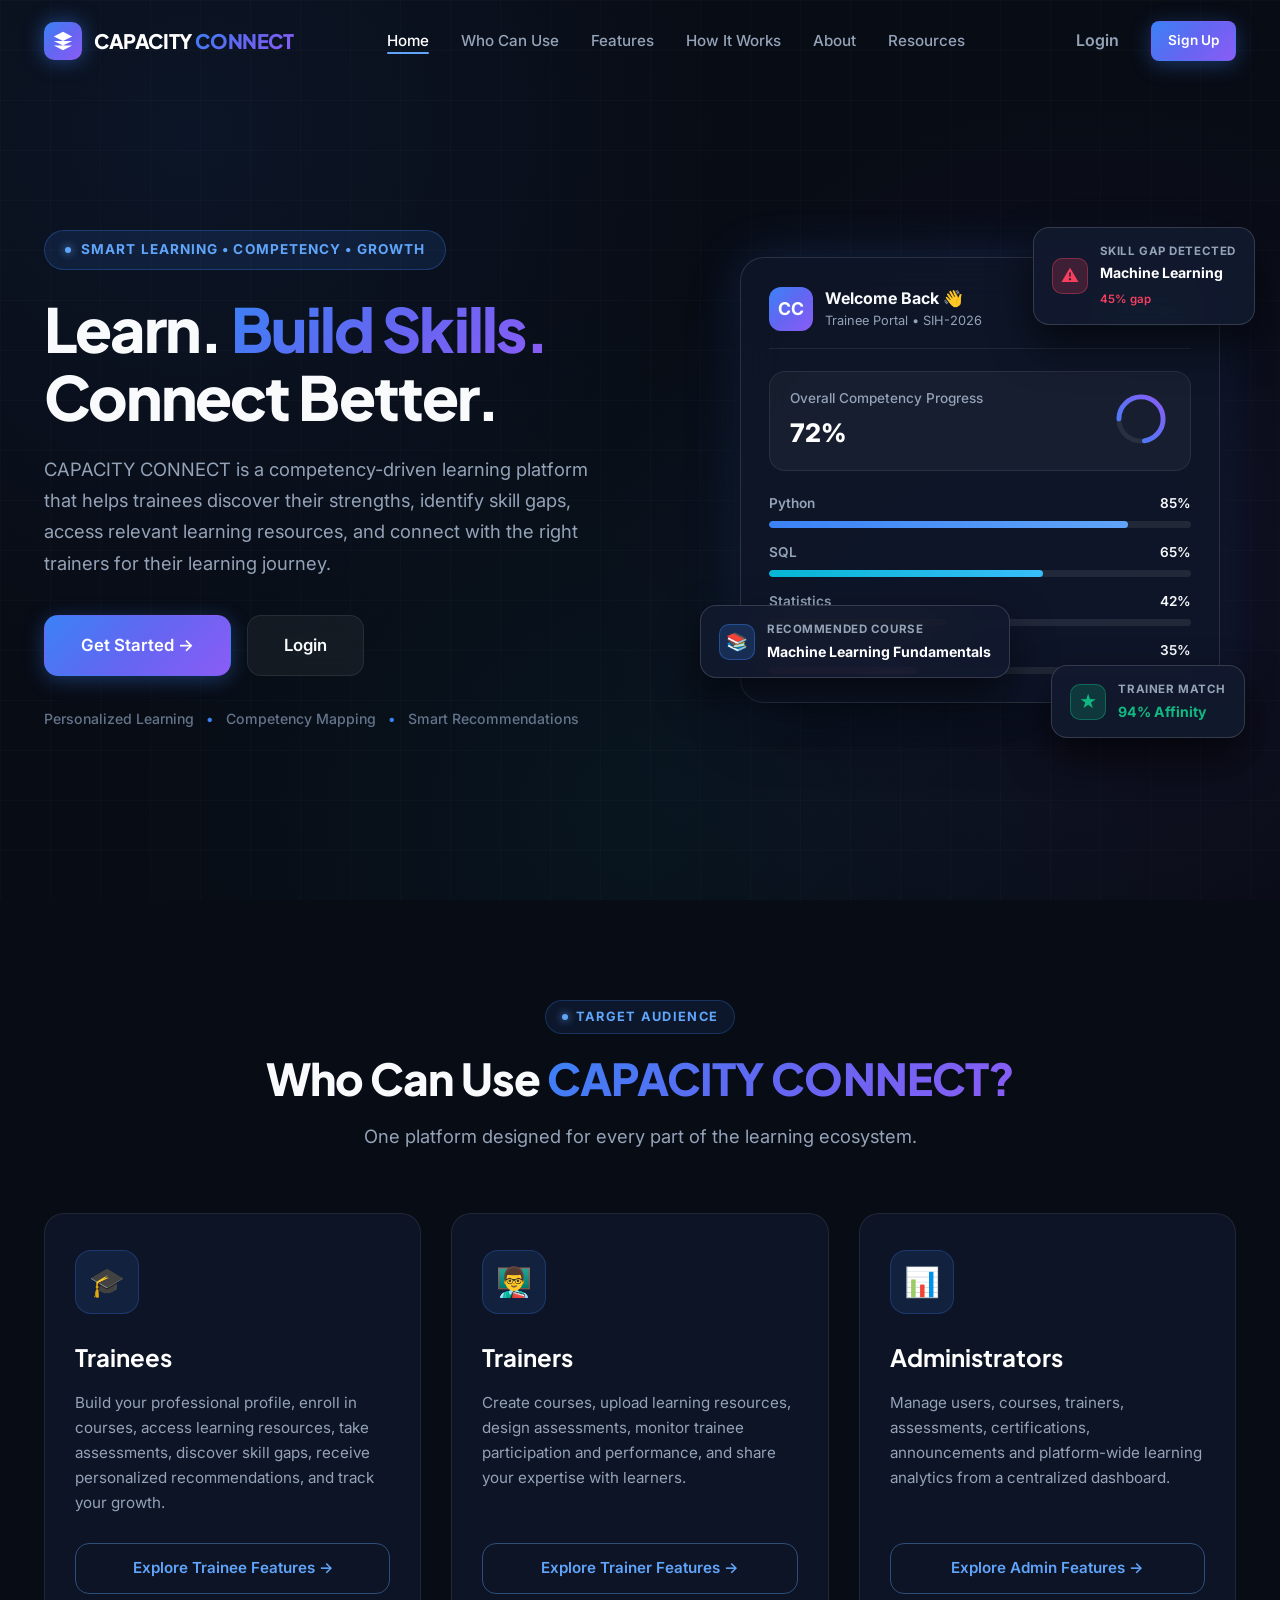
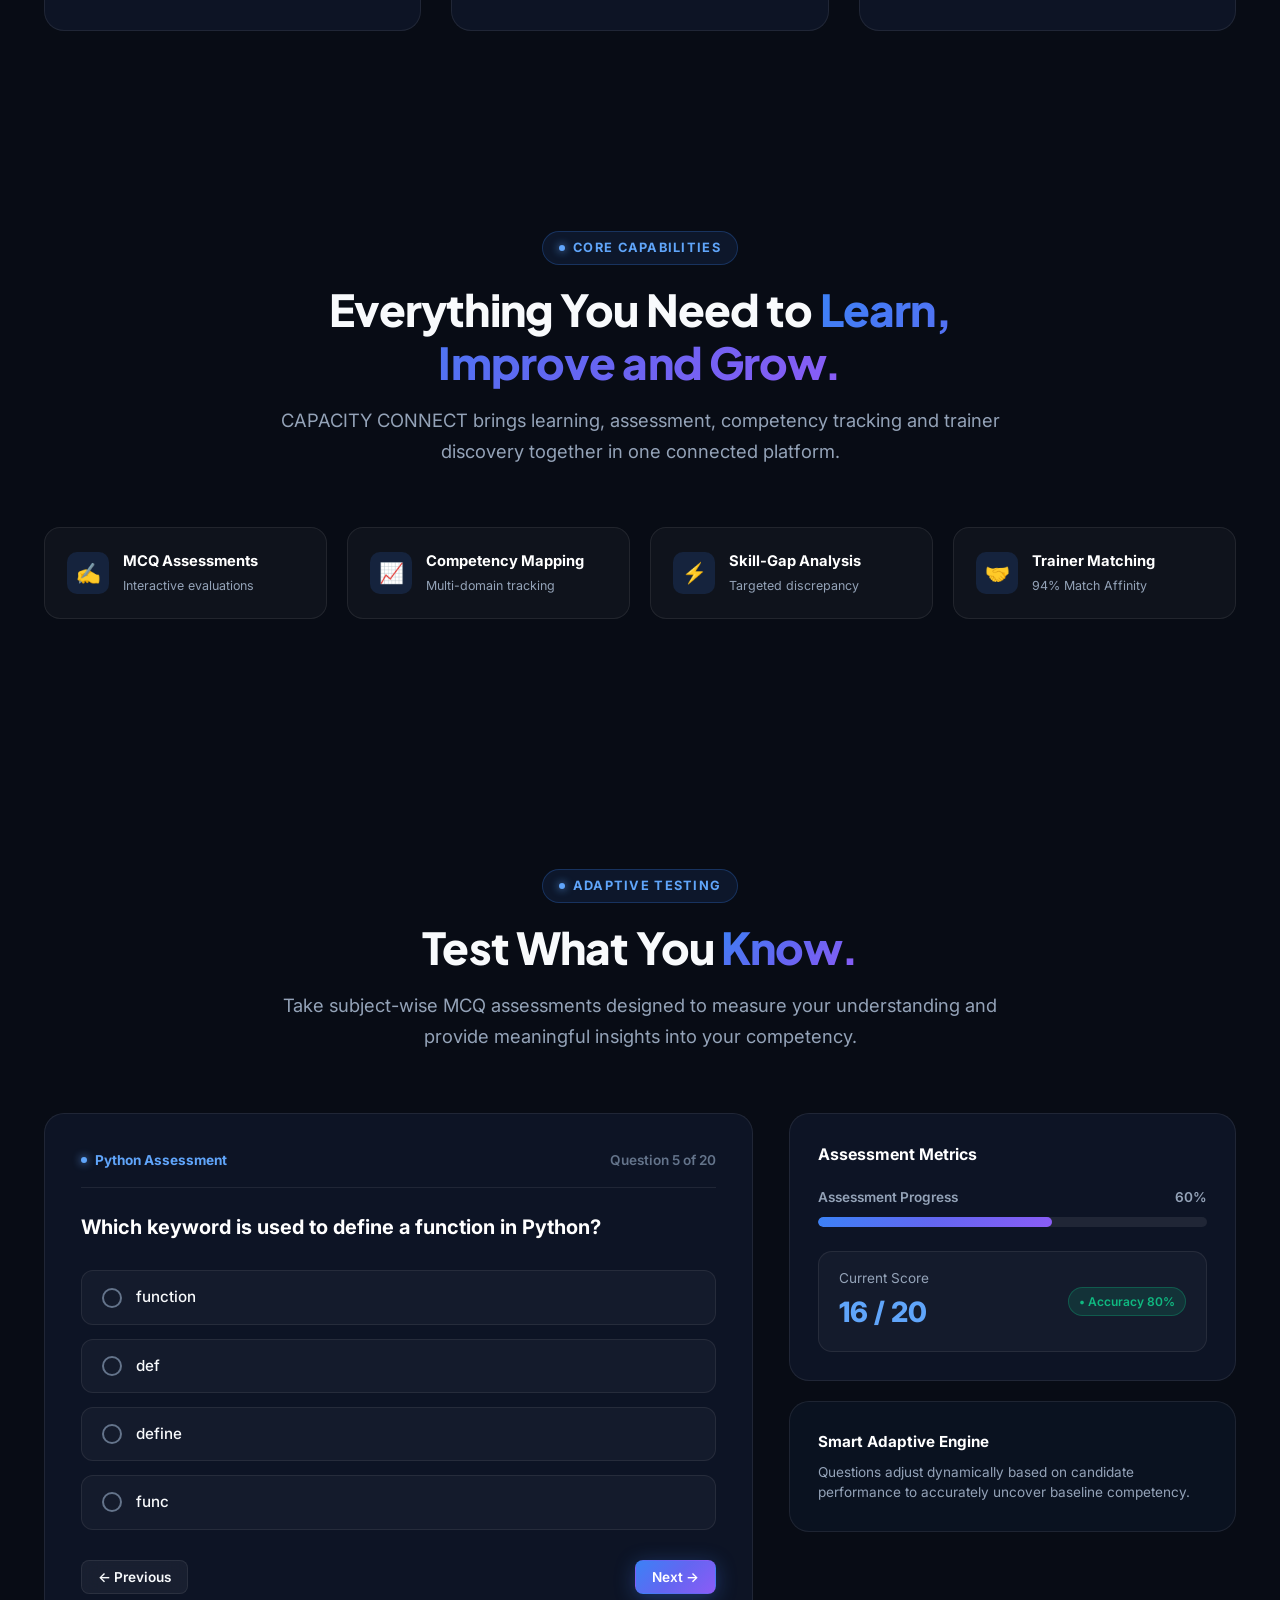
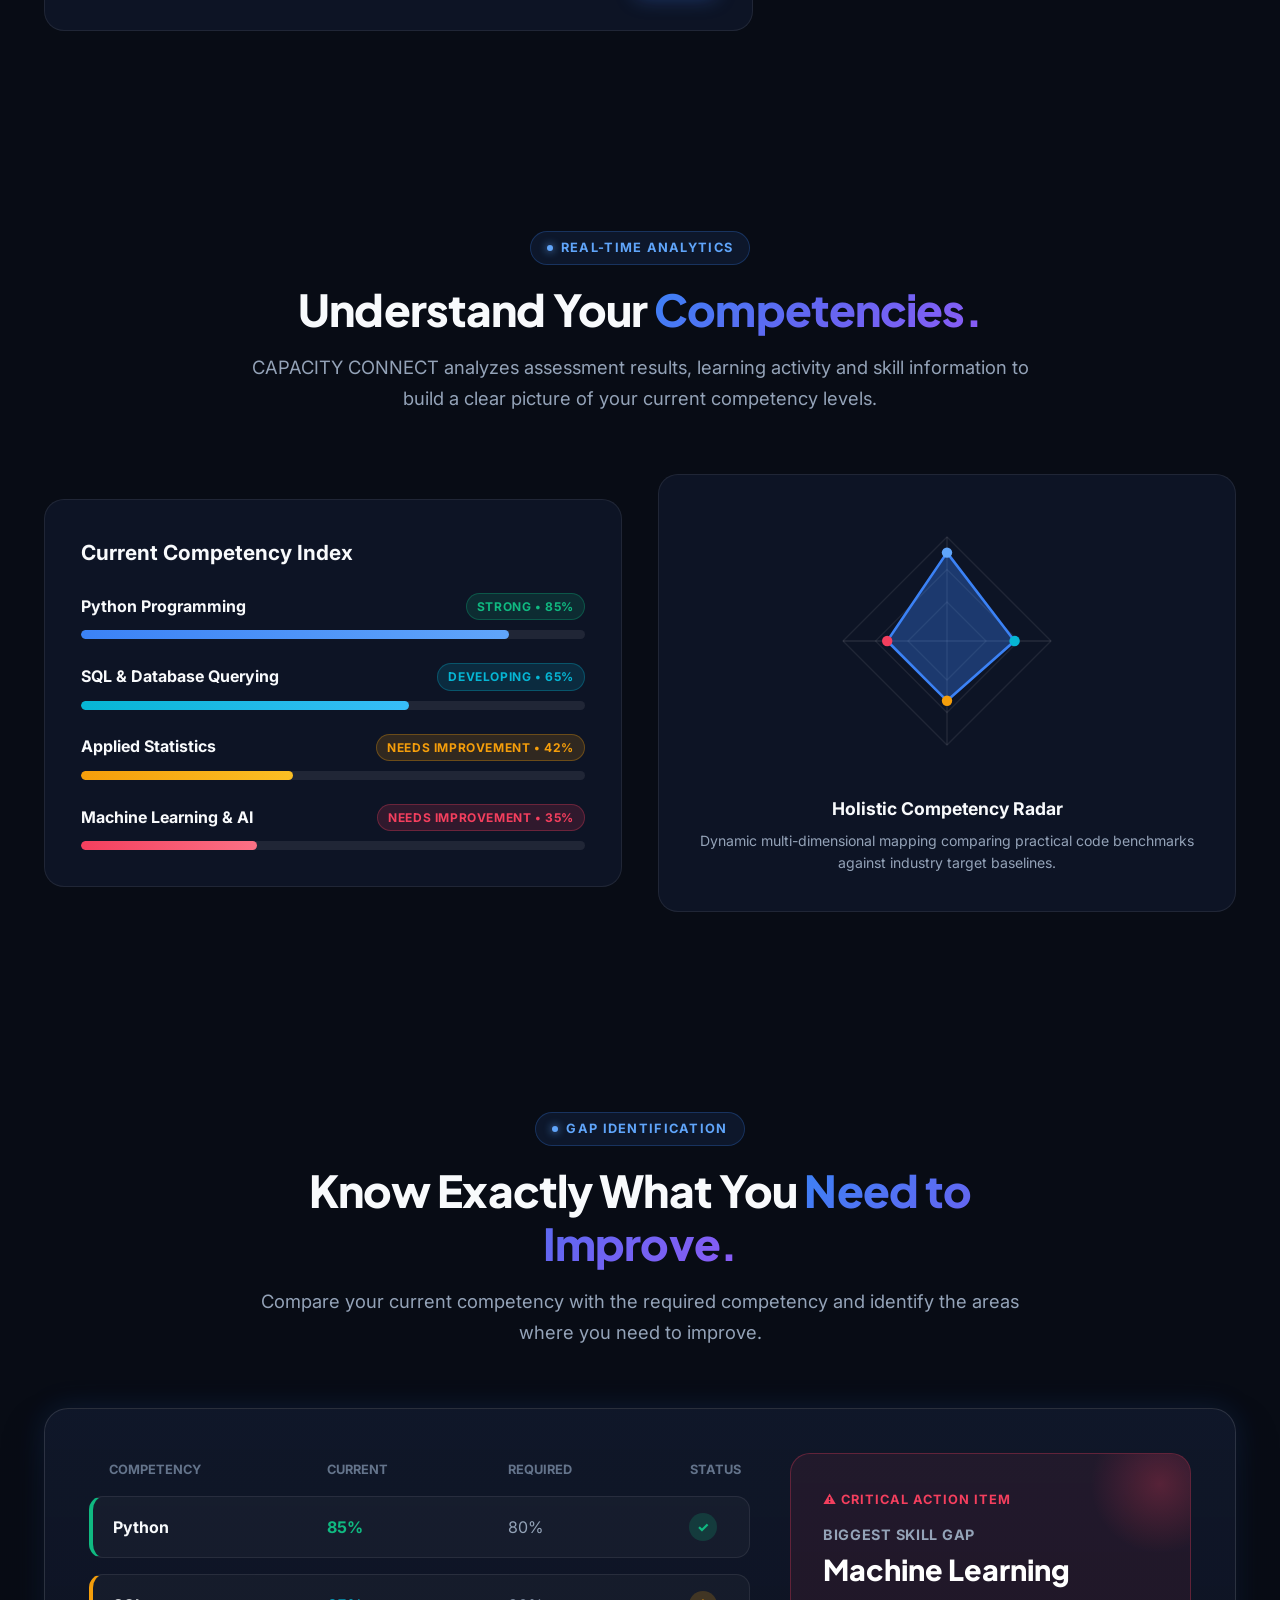
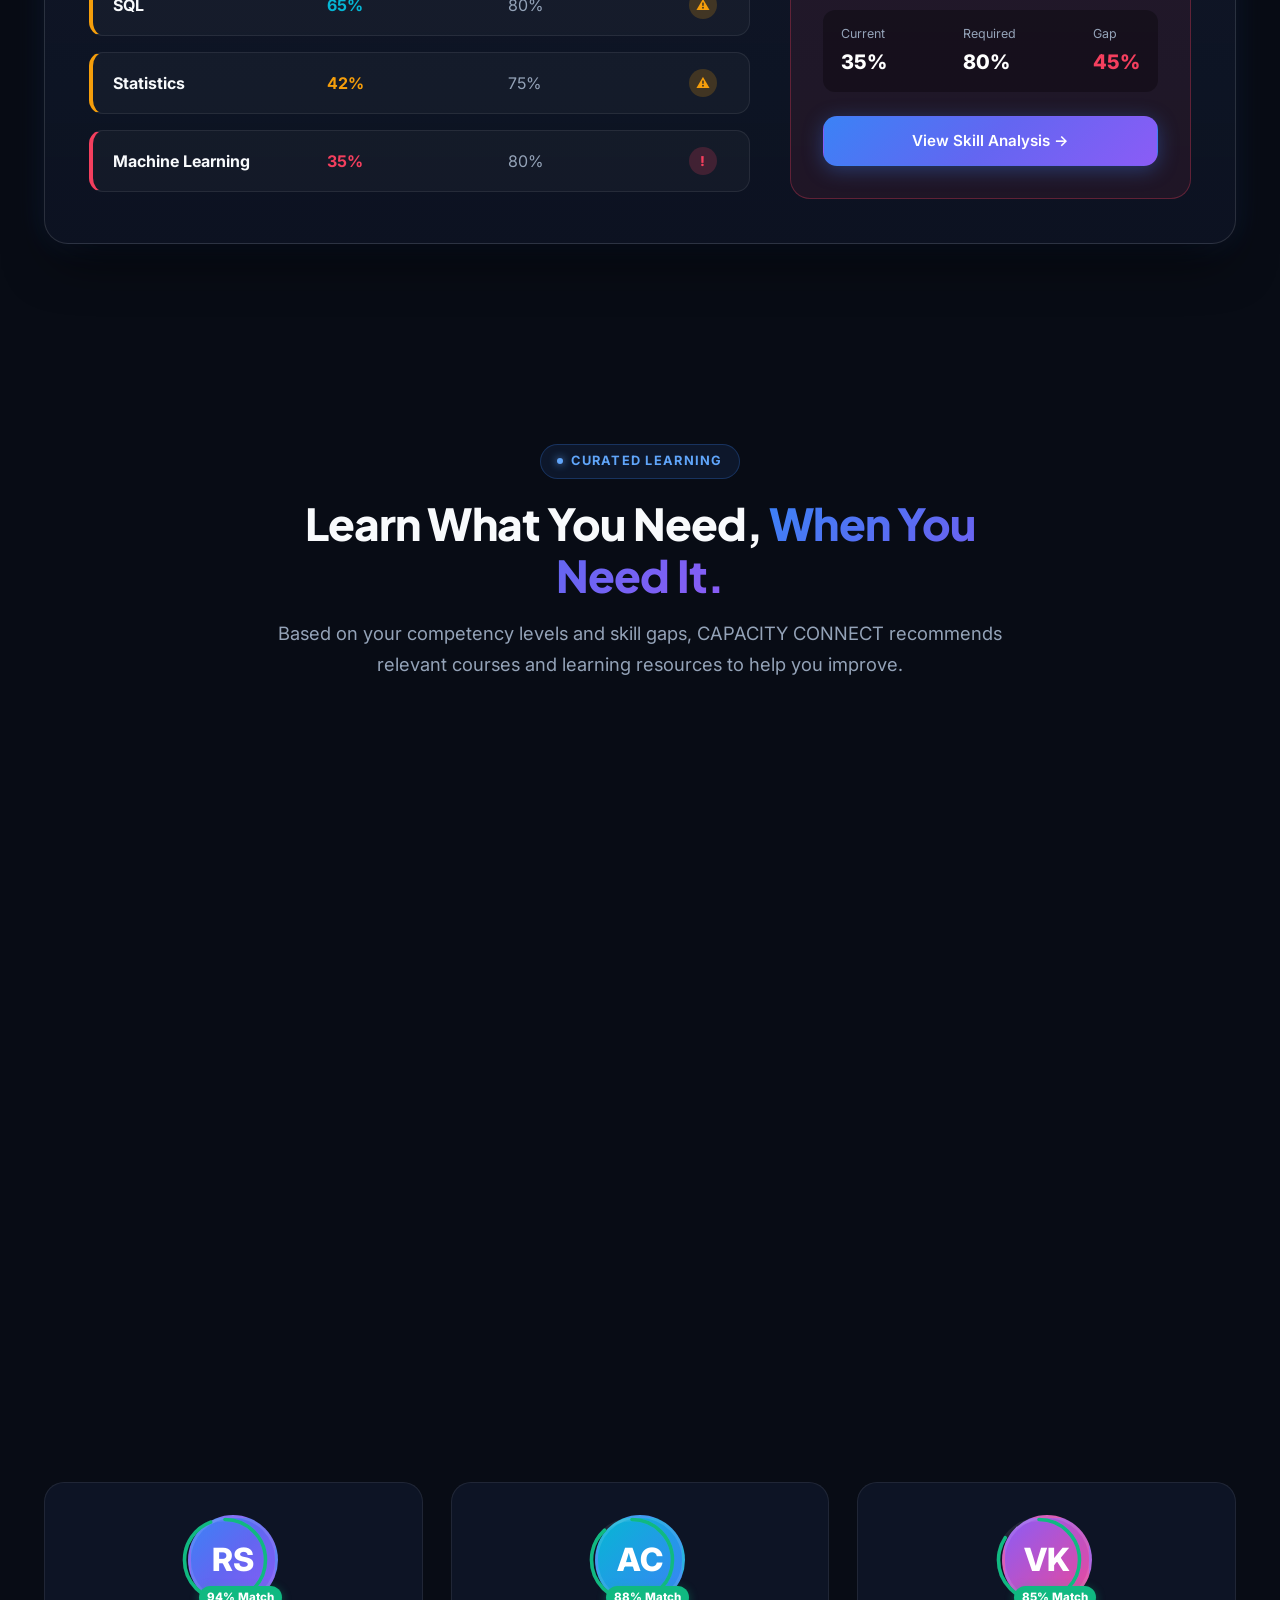
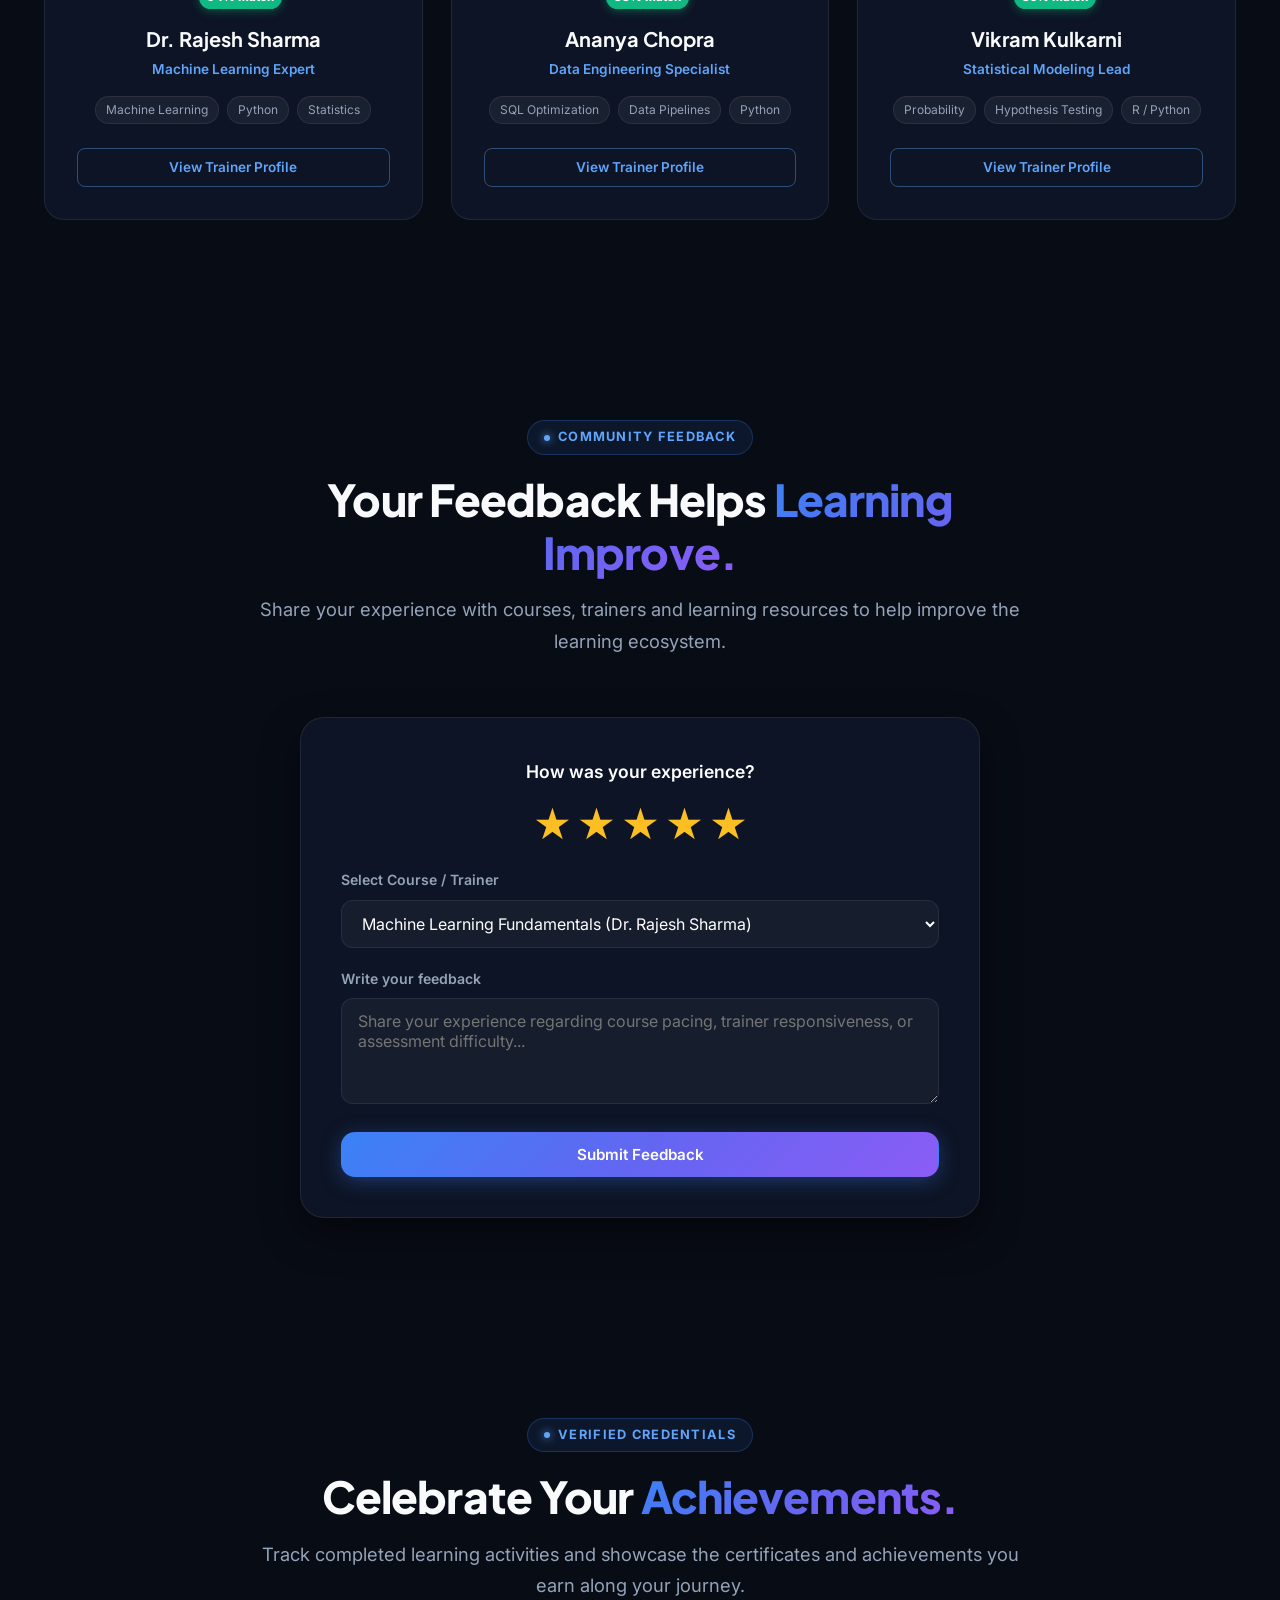
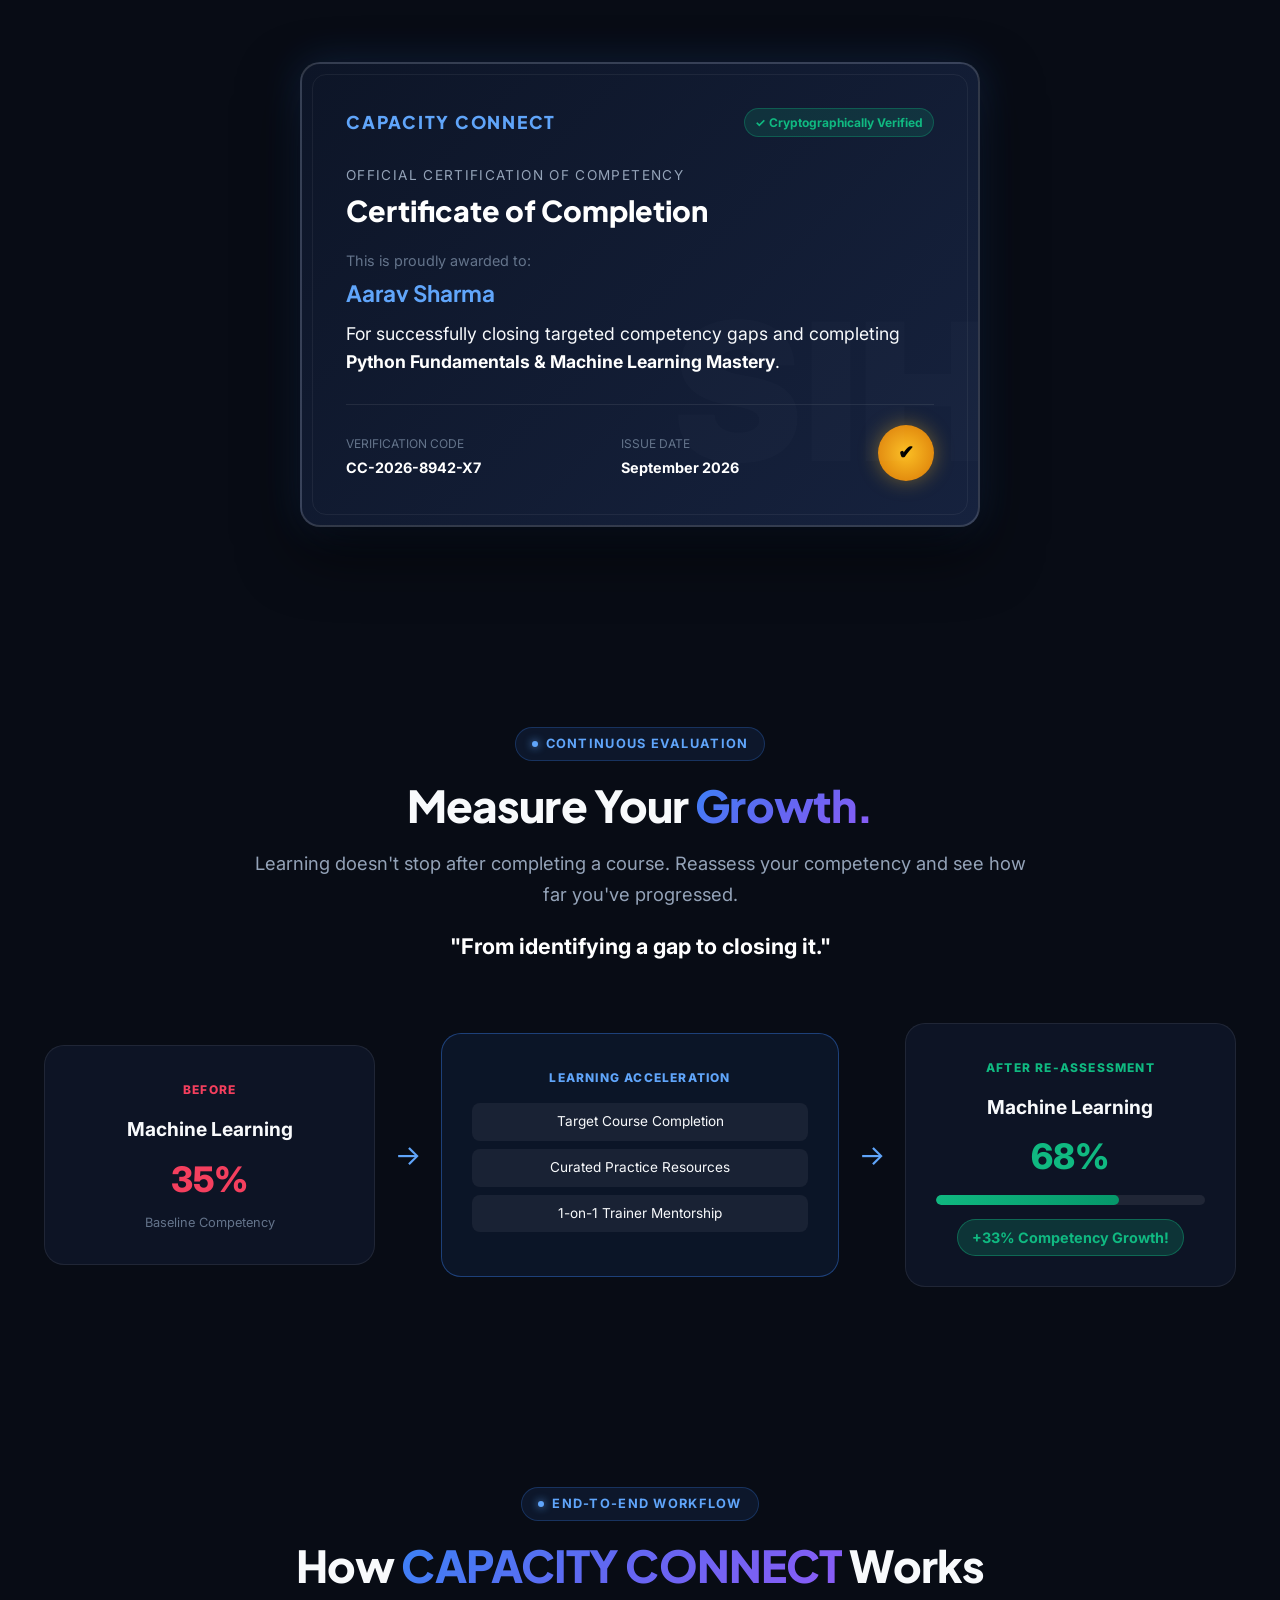
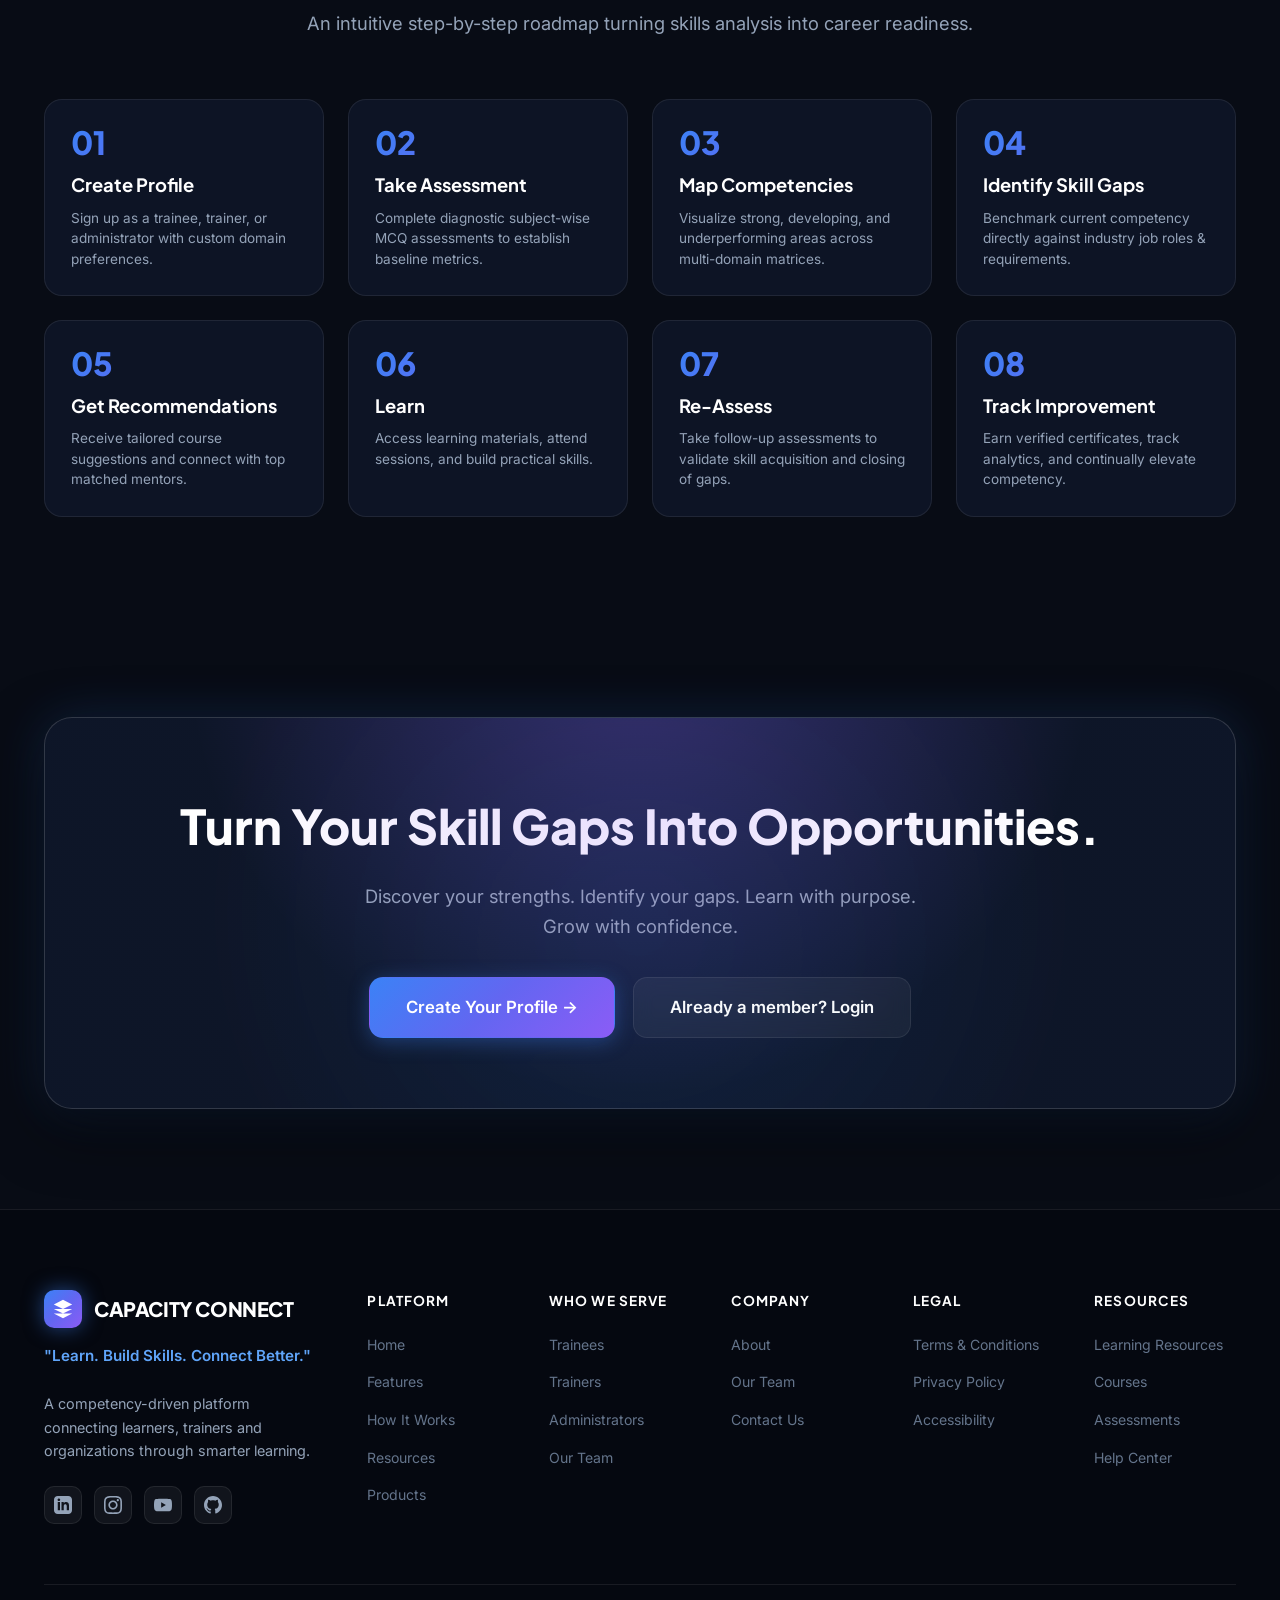
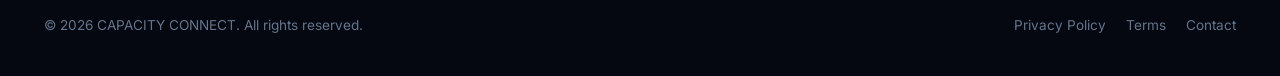
==== commit 653dba8e: "final" ====
--- a/frontend/index.html
+++ b/frontend/index.html
@@ -1096,7 +1096,7 @@
       <!-- Bottom Footer -->
       <div class="footer-bottom">
         <div>
-          &copy; 2026 CAPACITY CONNECT. All rights reserved. &bull; Smart India Hackathon Project
+          &copy; 2026 CAPACITY CONNECT. All rights reserved. 
         </div>
         <div class="footer-legal-links">
           <a href="#">Privacy Policy</a>
